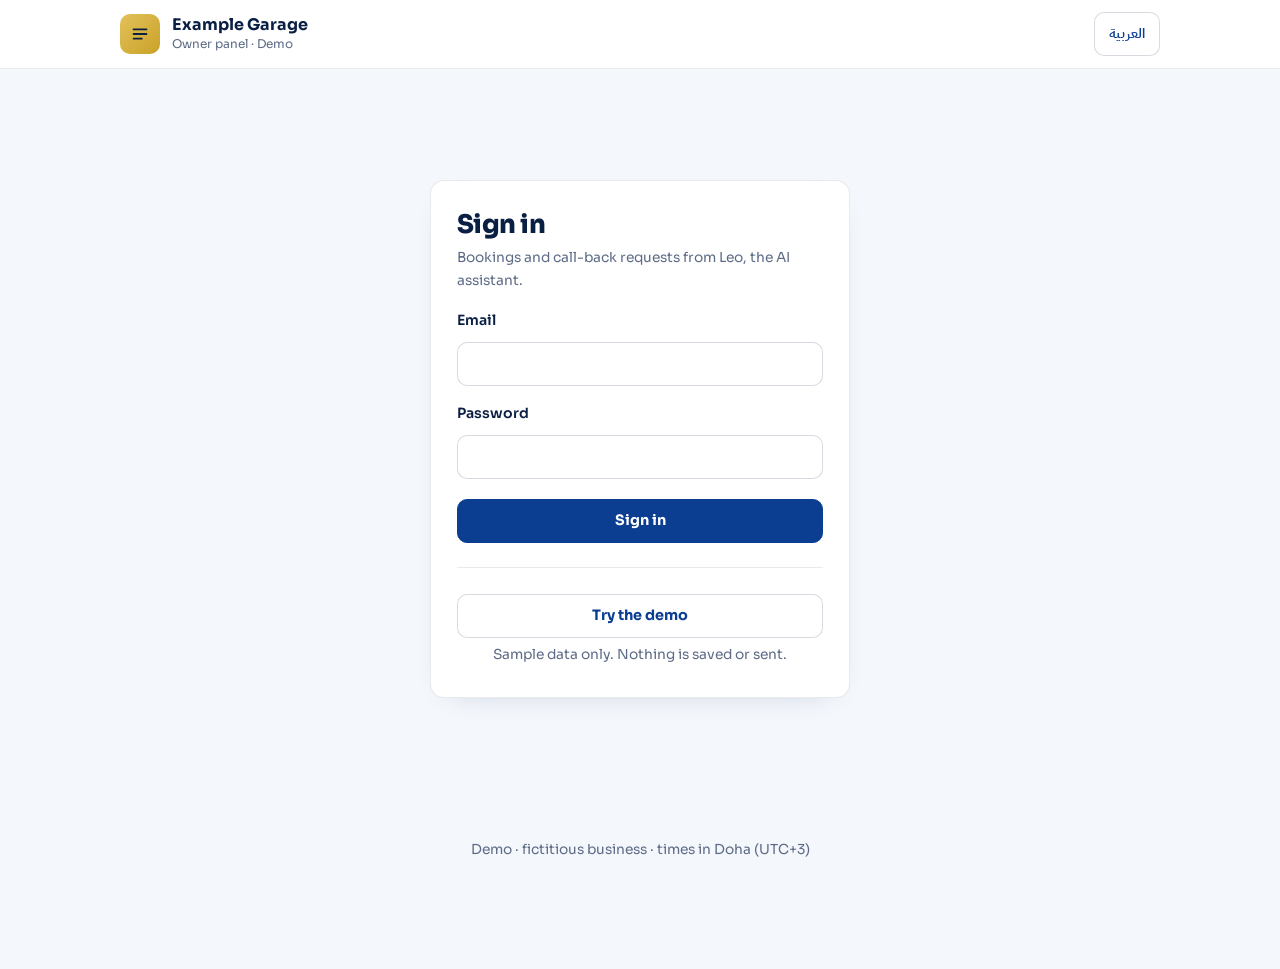
==== web-taller/panel/index.html @ 1a5456d2 "feat: owner panel with in-memory demo mode (?demo=1) - Brings web-taller/panel to main (same panel a" ====
<!DOCTYPE html>
<html lang="en" dir="ltr">
<head>
<meta charset="UTF-8">
<meta name="viewport" content="width=device-width, initial-scale=1">
<title>Owner panel · Example Garage (demo)</title>
<meta name="robots" content="noindex, nofollow">
<meta name="theme-color" content="#ffffff">
<link rel="icon" href="data:image/svg+xml,%3Csvg xmlns='http://www.w3.org/2000/svg' viewBox='0 0 32 32'%3E%3Crect width='32' height='32' rx='7' fill='%230b3d91'/%3E%3Cpath d='M9 11h14M9 16h14M9 21h9' stroke='%23e2c15a' stroke-width='2.4' stroke-linecap='round'/%3E%3C/svg%3E">
<script>
(function(){try{var l=localStorage.getItem("lang");if(l==="ar"){document.documentElement.lang="ar";document.documentElement.dir="rtl";}}catch(e){}})();
</script>
<link rel="preload" as="font" type="font/woff2" href="../assets/fonts/sora-var-latin.woff2" crossorigin>
<link rel="stylesheet" href="../assets/css/style.css?v=21">
<link rel="stylesheet" href="panel.css?v=5">
</head>
<body class="panel">

<!-- Modo demo (?demo=1): datos ficticios en memoria, sin Supabase. -->
<p class="p-demo-banner" id="demoBanner" role="status" hidden><span data-t="demoBanner">DEMO · sample data, nothing is saved or sent</span></p>

<header class="p-top">
  <div class="p-wrap p-top__in">
    <div class="p-brand">
      <span class="p-mark" aria-hidden="true">
        <svg viewBox="0 0 24 24" fill="none" stroke="currentColor" stroke-width="2" stroke-linecap="round"><path d="M5 7h14M5 12h14M5 17h9"/></svg>
      </span>
      <span><b>Example Garage</b><small data-t="brandSub">Owner panel · Demo</small></span>
    </div>
    <div class="p-top__act">
      <button class="lang-btn" type="button" id="langBtn" lang="ar"><span>العربية</span></button>
      <button class="p-btn p-btn--ghost" type="button" id="logoutBtn" hidden data-t="logout">Sign out</button>
    </div>
  </div>
</header>

<main class="p-wrap" id="main">

  <!-- Login: Supabase Auth. Sin sesión válida la base de datos no devuelve
       ni una fila (RLS), da igual lo que se toque en este HTML. -->
  <section class="p-login" id="loginView" hidden>
    <form class="p-card p-login__card" id="loginForm" novalidate>
      <h1 data-t="loginTitle">Sign in</h1>
      <p class="p-muted" data-t="loginLead">Bookings and call-back requests from Leo, the AI assistant.</p>
      <label for="email" data-t="email">Email</label>
      <input id="email" type="email" autocomplete="username" required>
      <label for="password" data-t="password">Password</label>
      <input id="password" type="password" autocomplete="current-password" required>
      <p class="p-err" id="loginErr" role="alert" hidden></p>
      <button class="p-btn" type="submit" id="loginBtn" data-t="signIn">Sign in</button>
      <div class="p-login__demo">
        <a class="p-btn p-btn--ghost" href="?demo=1" data-t="tryDemo">Try the demo</a>
        <p class="p-muted" data-t="demoHint">Sample data only. Nothing is saved or sent.</p>
      </div>
    </form>
  </section>

  <section id="appView" hidden>
    <div class="p-head">
      <div role="tablist" class="p-tabs" data-t-attr="aria-label:tabsAria" aria-label="Panel sections">
        <button role="tab" type="button" id="tabBookings" aria-selected="true" aria-controls="bookingsPane"><span data-t="tabBookings">Bookings</span> <span class="p-count" id="countBookings"></span></button>
        <button role="tab" type="button" id="tabLeads" aria-selected="false" aria-controls="leadsPane"><span data-t="tabLeads">Leads without booking</span> <span class="p-count" id="countLeads"></span></button>
      </div>
      <div class="p-sync">
        <span class="p-muted" id="updatedAt" aria-live="polite"></span>
        <button class="p-btn p-btn--ghost p-btn--sm" type="button" id="refreshBtn" data-t="refresh">Refresh</button>
      </div>
    </div>

    <div role="tabpanel" id="bookingsPane" aria-labelledby="tabBookings">
      <div class="p-filters">
        <label><span data-t="fDay">Day</span>
          <select id="fRange">
            <option value="upcoming" data-t="fUpcoming">Upcoming</option>
            <option value="day" data-t="fOneDay">One day</option>
            <option value="all" data-t="fAll">All</option>
          </select>
        </label>
        <label id="fDayWrap" hidden><span class="sr-only" data-t="fDate">Date</span><input type="date" id="fDate"></label>
        <label><span data-t="fStatus">Status</span>
          <select id="fStatus">
            <option value="" data-t="sAll">All</option>
            <option value="confirmed" data-t="s_confirmed">Confirmed</option>
            <option value="done" data-t="s_done">Attended</option>
            <option value="cancelled" data-t="s_cancelled">Cancelled</option>
          </select>
        </label>
        <button class="p-btn p-btn--ghost p-btn--sm" type="button" id="exportBtn" data-t="export">Export CSV</button>
      </div>
      <p class="p-err" id="bookingsErr" role="alert" hidden></p>
      <ul class="p-list" id="bookingsList"></ul>
      <p class="p-empty p-muted" id="bookingsEmpty" hidden data-t="emptyBookings">No bookings for these filters.</p>
    </div>

    <div role="tabpanel" id="leadsPane" aria-labelledby="tabLeads" hidden>
      <div class="p-filters">
        <label><span data-t="fStatus">Status</span>
          <select id="fLeadStatus">
            <option value="" data-t="sAll">All</option>
            <option value="new" data-t="l_new">New</option>
            <option value="contacted" data-t="l_contacted">Contacted</option>
            <option value="closed" data-t="l_closed">Closed</option>
          </select>
        </label>
      </div>
      <p class="p-err" id="leadsErr" role="alert" hidden></p>
      <ul class="p-list" id="leadsList"></ul>
      <p class="p-empty p-muted" id="leadsEmpty" hidden data-t="emptyLeads">No leads for this filter.</p>
    </div>
  </section>

  <p class="p-muted p-foot" data-t="foot">Demo · fictitious business · times in Doha (UTC+3)</p>
</main>

<!-- supabase-js lo carga panel.js solo en modo real: en demo no se descarga. -->
<script defer src="panel.js?v=3"></script>
</body>
</html>
---- web-taller/assets/css/style.css ----
/* =========================================================================
   Taller · tema claro: fondo blanco, azul real y dorado.
   Mismo HTML que la versión oscura; solo cambia la paleta.

   --p   #0b3d91 azul: botones, bordes, acentos   → 10.9:1 sobre blanco
   --p2  #1d5bd1 azul vivo: texto de acento/hover → 6.3:1 sobre blanco
   --gold #c9a227 dorado: decoración, filos, insignias (NO texto sobre blanco)
   --gold-deep #8a6a12: dorado para texto sobre blanco → 5.3:1
   --text #0a1f44 · --soft #3a4a68 · --muted #5d6b86 (5.4:1)
   ========================================================================= */

/* Sora es una fuente variable: un solo eje 400-800, dos ficheros que son
   subsets por unicode-range (latin y latin-ext), no copias por peso.
   Auto-hospedada: cero peticiones a Google Fonts en la ruta crítica. */
@font-face{font-family:'Sora';font-style:normal;font-weight:400 800;font-display:swap;src:url(../fonts/sora-var-latin.woff2) format('woff2');unicode-range:U+0000-00FF,U+0131,U+0152-0153,U+02BB-02BC,U+02C6,U+02DA,U+02DC,U+0304,U+0308,U+0329,U+2000-206F,U+20AC,U+2122,U+2191,U+2193,U+2212,U+2215,U+FEFF,U+FFFD}
@font-face{font-family:'Sora';font-style:normal;font-weight:400 800;font-display:swap;src:url(../fonts/sora-var-latin-ext.woff2) format('woff2');unicode-range:U+0100-02BA,U+02BD-02C5,U+02C7-02CC,U+02CE-02D7,U+02DD-02FF,U+0304,U+0308,U+0329,U+1D00-1DBF,U+1E00-1E9F,U+1EF2-1EFF,U+2020,U+20A0-20AB,U+20AD-20C0,U+2113,U+2C60-2C7F,U+A720-A7FF}
/* IBM Plex Sans Arabic (OFL), subset árabe. Por unicode-range solo se
   descarga cuando hay texto árabe en pantalla: en inglés no cuesta nada. */
@font-face{font-family:'IBM Plex Sans Arabic';font-style:normal;font-weight:400;font-display:swap;src:url(../fonts/plex-arabic-400.woff2) format('woff2');unicode-range:U+0600-06FF,U+0750-077F,U+0870-088E,U+0890-0891,U+0897-08E1,U+08E3-08FF,U+200C-200E,U+2010-2011,U+204F,U+2E41,U+FB50-FDFF,U+FE70-FE74,U+FE76-FEFC}
@font-face{font-family:'IBM Plex Sans Arabic';font-style:normal;font-weight:600;font-display:swap;src:url(../fonts/plex-arabic-600.woff2) format('woff2');unicode-range:U+0600-06FF,U+0750-077F,U+0870-088E,U+0890-0891,U+0897-08E1,U+08E3-08FF,U+200C-200E,U+2010-2011,U+204F,U+2E41,U+FB50-FDFF,U+FE70-FE74,U+FE76-FEFC}
@font-face{font-family:'IBM Plex Sans Arabic';font-style:normal;font-weight:700 800;font-display:swap;src:url(../fonts/plex-arabic-700.woff2) format('woff2');unicode-range:U+0600-06FF,U+0750-077F,U+0870-088E,U+0890-0891,U+0897-08E1,U+08E3-08FF,U+200C-200E,U+2010-2011,U+204F,U+2E41,U+FB50-FDFF,U+FE70-FE74,U+FE76-FEFC}

:root{
  --bg:#ffffff;
  --bg2:#f4f7fc;
  --card:#ffffff;
  --card2:#eef3fb;

  --text:#0a1f44;
  --soft:#3a4a68;
  --muted:#5d6b86;

  --p:#0b3d91;
  --p2:#1d5bd1;
  --p-deep:#082a66;
  --p-chip:rgba(11,61,145,.08);
  --ink:#ffffff;

  --gold:#c9a227;
  --gold2:#e2c15a;
  --gold-deep:#8a6a12;

  --g:#0a7a5a;
  --g-bg:#e8f7f1;
  --g-soft:#2b6b58;

  --line:rgba(10,31,68,.09);
  --line2:rgba(10,31,68,.16);
  --border:rgba(11,61,145,.22);

  --display:'Sora','IBM Plex Sans Arabic',system-ui,-apple-system,'Segoe UI',sans-serif;
  --body:'Sora','IBM Plex Sans Arabic',system-ui,-apple-system,'Segoe UI',sans-serif;
  --maxw:1240px;
  --nav-h:84px;
}

*{margin:0;padding:0;box-sizing:border-box}
html{scroll-behavior:smooth;scroll-padding-top:calc(var(--nav-h) + 14px);-webkit-text-size-adjust:100%}
body{background:var(--bg);color:var(--soft);font-family:var(--body);font-size:16px;line-height:1.65;overflow-x:hidden;-webkit-font-smoothing:antialiased}
::selection{background:var(--p);color:var(--ink)}
a{color:inherit;text-decoration:none}
img{max-width:100%;display:block}
button,input{font:inherit;color:inherit}
h1,h2,h3,h4{font-family:var(--display);color:var(--text)}
h1,h2{font-weight:800;line-height:1.03;letter-spacing:-.022em}
h3,h4{font-weight:700;line-height:1.2;letter-spacing:-.014em}

.wrap{max-width:var(--maxw);margin:0 auto;padding:0 32px}
.sr-only{position:absolute;width:1px;height:1px;padding:0;margin:-1px;overflow:hidden;clip:rect(0 0 0 0);white-space:nowrap;border:0}

/* Foco visible y consistente en todo lo interactivo. */
a:focus-visible,button:focus-visible,input:focus-visible{outline:2px solid var(--p2);outline-offset:3px;border-radius:4px}

.skip{position:absolute;inset-inline-start:14px;top:-60px;z-index:1000;background:var(--p);color:var(--ink);font-weight:700;padding:11px 18px;border-radius:8px;transition:top .2s}
.skip:focus{top:14px}

.eyebrow{font-family:var(--display);font-weight:700;text-transform:uppercase;letter-spacing:.22em;font-size:.74rem;color:var(--p2);display:inline-flex;align-items:center;gap:.8em}
.eyebrow::before{content:"";width:32px;height:1px;background:var(--p);display:inline-block}

.btn{display:inline-flex;align-items:center;justify-content:center;gap:9px;font-family:var(--display);font-weight:700;letter-spacing:.01em;font-size:.95rem;padding:14px 26px;border-radius:9px;border:1.5px solid var(--p);background:var(--p);color:var(--ink);cursor:pointer;transition:transform .2s,box-shadow .3s,background-color .3s}
.btn:hover{transform:translateY(-2px);background:var(--p2);border-color:var(--p2);box-shadow:0 12px 30px -12px rgba(11,61,145,.55)}
.btn svg{width:18px;height:18px}
.btn.ghost{background:transparent;color:var(--p2);border-color:var(--border)}
.btn.ghost:hover{background:var(--p-chip);color:var(--p2);border-color:var(--p);box-shadow:none}
.btn.block{width:100%}

/* ---------- NAV ---------- */
header.nav{position:fixed;top:0;left:0;right:0;z-index:900;transition:background-color .35s,backdrop-filter .35s}
header.nav::after{content:"";position:absolute;inset:0;border-bottom:1px solid transparent;transition:border-color .35s;pointer-events:none}
header.nav.scrolled{background:rgba(255,255,255,.9);backdrop-filter:blur(14px)}
header.nav.scrolled::after{border-bottom-color:var(--line)}
.nav-inner{display:flex;align-items:center;justify-content:space-between;height:var(--nav-h);gap:20px}
.nav-logo{display:flex;align-items:center;gap:13px}
.nav-logo .mark{width:46px;height:46px;border-radius:11px;background:linear-gradient(135deg,var(--p),#06296b);display:grid;place-items:center;flex-shrink:0;box-shadow:0 8px 22px -9px rgba(11,61,145,.65)}
.nav-logo .mark svg{width:25px;height:25px;color:var(--ink)}
.nav-logo .txt b{font-family:var(--display);font-weight:800;font-size:1.1rem;letter-spacing:-.01em;line-height:1;display:block;color:var(--text)}
.nav-logo .txt small{font-family:var(--display);font-weight:600;letter-spacing:.16em;font-size:.6rem;color:var(--muted);text-transform:uppercase;line-height:1.3;display:block;margin-top:4px}
.nav-links{display:flex;align-items:center;gap:26px}
.nav-links a{font-size:.85rem;font-weight:500;color:var(--muted);position:relative;transition:color .25s}
.nav-links a::after{content:"";position:absolute;inset-inline-start:0;bottom:-6px;width:0;height:1.5px;background:var(--p);transition:width .3s}
.nav-links a:hover,.nav-links a.active{color:var(--text)}
.nav-links a:hover::after,.nav-links a.active::after{width:100%}
.nav-cta{display:flex;align-items:center;gap:14px}
.burger{display:none;width:44px;height:44px;place-items:center;border:1px solid var(--line2);border-radius:10px;background:transparent;color:var(--text);cursor:pointer}
.burger svg{width:22px;height:22px}
.mobile-menu{position:fixed;inset:0;background:rgba(255,255,255,.98);backdrop-filter:blur(10px);z-index:899;display:flex;flex-direction:column;justify-content:center;align-items:center;gap:22px;opacity:0;pointer-events:none;transition:opacity .3s}
.mobile-menu.open{opacity:1;pointer-events:auto}
.mobile-menu a{font-family:var(--display);font-weight:700;font-size:1.6rem;color:var(--text);letter-spacing:-.01em}
.mobile-menu a:hover{color:var(--p2)}

/* ---------- HERO ---------- */
.hero{position:relative;min-height:100vh;display:flex;align-items:flex-end;padding-bottom:54px;overflow:hidden}
.hero-bg{position:absolute;inset:0;z-index:0}
.hero-bg .grad{position:absolute;inset:0;background:
  radial-gradient(1100px 600px at 78% 18%,rgba(11,61,145,.20),transparent 60%),
  radial-gradient(900px 700px at 12% 88%,rgba(11,61,145,.07),transparent 62%),
  linear-gradient(180deg,rgba(12,12,15,.25) 0%,rgba(10,10,12,.14) 48%,rgba(6,6,8,.86) 100%)}
.hero-bg .grid{position:absolute;inset:0;background-image:linear-gradient(var(--line) 1px,transparent 1px),linear-gradient(90deg,var(--line) 1px,transparent 1px);background-size:64px 64px;-webkit-mask-image:radial-gradient(ellipse 80% 70% at 50% 40%,#000 30%,transparent 78%);mask-image:radial-gradient(ellipse 80% 70% at 50% 40%,#000 30%,transparent 78%);opacity:.55}
.hero-bg .art{position:absolute;inset-inline-end:-4%;top:16%;width:min(60vw,760px);color:var(--p);opacity:.13;pointer-events:none}
.hero-bg .art svg{width:100%;height:auto;display:block}
.hero-content{position:relative;z-index:4;width:100%;padding-top:150px}
.hero h1{font-size:clamp(2.3rem,5.6vw,4.5rem);margin-top:20px}
.hero h1 .accent{display:block;color:var(--p2)}
.hero-rot{font-family:var(--display);font-weight:600;font-size:clamp(1rem,2.6vw,1.6rem);color:var(--muted);margin-top:22px;display:flex;align-items:baseline;gap:.5em;flex-wrap:wrap}
.hero-rot .rot{color:var(--text);min-width:11ch;display:inline-block}
.hero-rot .rot b{font-weight:800;color:var(--p2);display:inline-block;transition:opacity .4s,transform .4s}
.hero-rot .rot b.out{opacity:0;transform:translateY(10px)}
.hero-desc{max-width:580px;color:var(--soft);font-size:1.02rem;margin-top:24px}
.hero-desc strong{color:var(--text);font-weight:700}
.hero-actions{display:flex;align-items:center;gap:14px;margin-top:32px;flex-wrap:wrap}
.hero-stats{display:grid;grid-template-columns:repeat(4,1fr);gap:1px;margin-top:58px;border:1px solid var(--line);border-radius:12px;overflow:hidden;background:var(--line)}
.stat{background:rgba(255,255,255,.85);padding:24px 22px}
.stat .v{font-family:var(--display);font-weight:800;font-size:clamp(1.6rem,3.4vw,2.4rem);line-height:1;color:var(--text);letter-spacing:-.02em}
.stat .v .u{color:var(--p2)}
.stat .l{font-size:.78rem;color:var(--muted);margin-top:9px}

/* ---------- MARQUEE ---------- */
.marquee-wrap{background:var(--bg2);border-top:1px solid var(--line);border-bottom:1px solid var(--line);padding:14px 0;overflow:hidden;position:relative;z-index:2}
.marquee-track{direction:ltr;display:flex;width:max-content;animation:marquee 34s linear infinite}
.marquee-item{display:inline-flex;align-items:center;gap:9px;padding:0 30px;font-family:var(--display);font-weight:600;letter-spacing:.02em;font-size:.86rem;color:var(--muted);white-space:nowrap}
.marquee-item b{color:var(--p2);font-weight:800}
.marquee-item .dot{width:5px;height:5px;border-radius:50%;background:var(--border)}
@keyframes marquee{from{transform:translateX(0)}to{transform:translateX(-50%)}}

/* ---------- SECCIONES ---------- */
section{position:relative}
section[id]{scroll-margin-top:var(--nav-h)}
.sec{padding:120px 0;position:relative;overflow-x:clip}
.sec--alt{background:var(--bg2);border-top:1px solid var(--line);border-bottom:1px solid var(--line)}
.sec-head{margin-bottom:58px;max-width:760px}
.sec-head h2{font-size:clamp(2.1rem,5.2vw,3.8rem);margin-top:18px}
.sec-head p{color:var(--muted);margin-top:18px;font-size:1.03rem;max-width:640px}
.sec-head--center{margin:0 auto 52px;text-align:center}
.sec-head--center .eyebrow{justify-content:center}
.bignum{top:24px;position:absolute;font-family:var(--display);font-weight:800;font-size:clamp(7rem,16vw,18rem);color:#0b3d91;opacity:.05;line-height:.8;pointer-events:none;z-index:0;letter-spacing:-.04em}

/* ---------- EL TALLER ---------- */
.about-grid{display:grid;grid-template-columns:1.05fr .95fr;gap:68px;align-items:center;position:relative;z-index:2}
.about-copy p{color:var(--soft);font-size:1.05rem;margin-top:20px}
.about-copy p strong{color:var(--text);font-weight:700}
.about-media{position:relative}
.framed{position:relative;border:1px solid var(--border);border-radius:14px;padding:14px;background:linear-gradient(180deg,rgba(11,61,145,.05),transparent);overflow:hidden}
.framed::before{content:"";position:absolute;top:-1px;left:-1px;width:46px;height:46px;border-top:2px solid var(--p);border-left:2px solid var(--p);border-top-left-radius:14px}
.framed::after{content:"";position:absolute;bottom:-1px;right:-1px;width:46px;height:46px;border-bottom:2px solid var(--p);border-right:2px solid var(--p);border-bottom-right-radius:14px}
.taller-panel{border-radius:8px;height:420px;background:radial-gradient(700px 400px at 30% 20%,rgba(11,61,145,.15),transparent 60%),linear-gradient(160deg,#17161a,#0c0c10);display:grid;place-items:center;position:relative;overflow:hidden}
.taller-panel .pgrid{position:absolute;inset:0;background-image:linear-gradient(var(--line) 1px,transparent 1px),linear-gradient(90deg,var(--line) 1px,transparent 1px);background-size:44px 44px;opacity:.5}
.taller-panel .car{position:relative;width:78%;color:var(--p2);filter:drop-shadow(0 18px 40px rgba(11,61,145,.24))}
.tag-badge{position:absolute;inset-inline-start:-20px;bottom:-20px;background:var(--p);color:var(--ink);font-family:var(--display);font-weight:800;font-size:1.15rem;padding:14px 22px;border-radius:10px;box-shadow:0 18px 40px -18px rgba(11,61,145,.8);letter-spacing:.02em}
.tag-badge span{display:block;font-size:.62rem;font-weight:700;letter-spacing:.18em;opacity:.75;text-transform:uppercase}

/* ---------- SERVICIOS ---------- */
.svc-grid{display:grid;grid-template-columns:repeat(3,1fr);gap:22px}
.svc-card{position:relative;display:flex;flex-direction:column;background:var(--card);border:1px solid var(--line);border-radius:16px;overflow:hidden;transition:border-color .35s,transform .35s,box-shadow .35s}
.svc-card:hover{transform:translateY(-6px);border-color:var(--p);box-shadow:0 24px 50px -28px rgba(11,61,145,.45)}
.svc-media{height:180px;position:relative;background:linear-gradient(160deg,#131317,#0c0c10);overflow:hidden}
.svc-media .svc-img{position:absolute;inset:0;width:100%;height:100%;object-fit:cover;transition:transform .7s}
.svc-card:hover .svc-media .svc-img{transform:scale(1.06)}
.svc-media .svc-shade{position:absolute;inset:0;background:linear-gradient(180deg,rgba(10,10,12,.34) 0%,rgba(12,12,16,.56) 55%,rgba(22,22,25,.95) 100%),radial-gradient(360px 180px at 80% 8%,rgba(11,61,145,.22),transparent 60%)}
.svc-badge{position:absolute;inset-inline-start:22px;bottom:-26px;z-index:2;width:68px;height:68px;border-radius:16px;background:var(--bg2);border:1.5px solid var(--border);display:grid;place-items:center;color:var(--p2);box-shadow:0 16px 34px -14px rgba(10,31,68,.28)}
.svc-badge svg{width:34px;height:34px;stroke-width:1.9}
.svc-body{padding:38px 24px 24px;display:flex;flex-direction:column;flex:1}
.svc-body h3{font-size:1.3rem}
.svc-body p{color:var(--muted);font-size:.92rem;margin-top:10px}
.svc-desc{flex:1}
.svc-meta{display:flex;align-items:center;gap:8px;margin-top:14px;font-size:.78rem;color:var(--muted)}
.svc-meta svg{width:15px;height:15px;color:var(--p2);flex-shrink:0}
.svc-foot{margin-top:18px;display:flex;align-items:center;justify-content:space-between;gap:14px;border-top:1px solid var(--line);padding-top:18px}
.svc-price{font-family:var(--display);font-weight:700;font-size:.82rem;color:var(--gold-deep);letter-spacing:.02em}
.svc-cta{display:inline-flex;align-items:center;gap:8px;font-family:var(--display);font-weight:700;letter-spacing:.02em;font-size:.84rem;color:var(--p2);cursor:pointer;background:none;border:0;padding:4px;transition:gap .3s}
.svc-cta svg{width:15px;height:15px}
.svc-card:hover .svc-cta{gap:12px}

/* ---------- PROCESO ---------- */
.proc-grid{display:grid;grid-template-columns:repeat(4,1fr);gap:20px}
.proc-c{position:relative;padding:32px 24px 28px;border:1px solid var(--line);border-radius:14px;background:var(--card);transition:border-color .35s,transform .35s}
.proc-c:hover{border-color:var(--border);transform:translateY(-5px)}
.proc-c .n{position:absolute;top:18px;inset-inline-end:20px;font-family:var(--display);font-weight:800;font-size:2rem;color:#0b3d91;opacity:.09;line-height:1}
.proc-c .ic{width:52px;height:52px;border-radius:14px;background:var(--p-chip);border:1px solid var(--border);display:grid;place-items:center;color:var(--p2);margin-bottom:18px}
.proc-c .ic svg{width:25px;height:25px}
.proc-c h3{font-size:1.16rem}
.proc-c p{color:var(--muted);font-size:.9rem;margin-top:10px}

/* ---------- POR QUÉ ---------- */
.why-grid{display:grid;grid-template-columns:repeat(4,1fr);gap:20px;margin-bottom:60px}
.why-c{padding:28px 24px;border:1px solid var(--line);border-radius:14px;background:var(--card);transition:border-color .35s,transform .35s}
.why-c:hover{border-color:var(--border);transform:translateY(-5px)}
.why-c .ic{width:50px;height:50px;border-radius:13px;background:var(--p-chip);border:1px solid var(--border);display:grid;place-items:center;color:var(--p2);margin-bottom:16px}
.why-c .ic svg{width:25px;height:25px}
.why-c h3{font-size:1.1rem}
.why-c p{color:var(--muted);font-size:.9rem;margin-top:10px}
.nos-grid{display:grid;grid-template-columns:1fr 1fr;gap:68px;align-items:center}
.nos-copy p{color:var(--soft);font-size:1.05rem;margin-top:18px}
.nos-copy p strong{color:var(--text);font-weight:700}
.check-list{border:1px solid var(--border);border-radius:14px;background:linear-gradient(180deg,rgba(11,61,145,.04),transparent);overflow:hidden}
.check-row{display:flex;align-items:center;gap:18px;padding:20px 22px;border-bottom:1px solid var(--line)}
.check-row:last-child{border-bottom:0}
.check-row .ic{width:44px;height:44px;border-radius:12px;background:var(--p-chip);border:1px solid var(--border);display:grid;place-items:center;color:var(--p2);flex-shrink:0}
.check-row .ic svg{width:21px;height:21px}
.check-row b{font-family:var(--display);font-weight:700;font-size:1rem;color:var(--text);display:block;letter-spacing:-.01em}
.check-row span{color:var(--muted);font-size:.87rem}

/* ---------- ÁREAS ---------- */
.areas-grid{display:grid;grid-template-columns:repeat(3,1fr);gap:22px}
.area-c{padding:36px 28px;border:1px solid var(--line);border-radius:16px;background:var(--card);transition:border-color .35s,transform .35s,box-shadow .35s}
.area-c:hover{border-color:var(--p);transform:translateY(-6px);box-shadow:0 24px 50px -28px rgba(11,61,145,.45)}
.area-c .ic{width:58px;height:58px;border-radius:16px;background:var(--p-chip);border:1px solid var(--border);display:grid;place-items:center;color:var(--p2);margin-bottom:20px}
.area-c .ic svg{width:30px;height:30px}
.area-c h3{font-size:1.35rem}
.area-c p{color:var(--muted);font-size:.93rem;margin-top:12px}
.area-c ul{list-style:none;margin-top:18px;display:grid;gap:9px}
.area-c li{display:flex;align-items:flex-start;gap:11px;font-size:.87rem;color:var(--soft)}
.area-c li svg{width:16px;height:16px;color:var(--p2);flex-shrink:0;margin-top:4px}

/* ---------- FAQ ---------- */
.faq{max-width:840px;margin:0 auto}
.faq-item{border:1px solid var(--line);border-radius:14px;margin-bottom:12px;background:var(--card);overflow:hidden}
.faq-q{width:100%;display:flex;justify-content:space-between;align-items:center;gap:16px;padding:20px 24px;cursor:pointer;font-family:var(--display);font-weight:700;font-size:1.06rem;color:var(--text);text-align:start;background:none;border:0;letter-spacing:-.01em}
.faq-q .pl{color:var(--p2);font-size:1.45rem;transition:transform .25s;flex-shrink:0;line-height:1}
.faq-item.open .pl{transform:rotate(45deg)}
.faq-a{display:grid;grid-template-rows:0fr;transition:grid-template-rows .3s ease}
.faq-item.open .faq-a{grid-template-rows:1fr}
.faq-a>div{overflow:hidden}
.faq-a p{color:var(--muted);font-size:.97rem;padding:0 24px 22px}

/* ---------- CONTACTO ---------- */
.contacto{background:linear-gradient(180deg,var(--bg) 0%,#e6eefb 100%);border-top:1px solid var(--line)}
.contact-grid{display:grid;grid-template-columns:1.1fr .9fr;gap:68px;align-items:start}
.contact-info{display:grid;grid-template-columns:1fr 1fr;gap:28px 40px;margin-top:36px}
.cinfo .k{font-family:var(--display);font-weight:700;text-transform:uppercase;letter-spacing:.14em;font-size:.68rem;color:var(--p2);margin-bottom:8px}
.cinfo .val{color:var(--text);font-size:1rem;line-height:1.5}
.cinfo .val small{font-size:.78rem;color:var(--muted)}
.contact-cta{background:var(--card);border:1px solid var(--border);border-radius:16px;padding:38px 34px}
.contact-cta h3{font-size:1.8rem}
.contact-cta p{color:var(--muted);margin:14px 0 26px;font-size:.97rem}
.contact-cta .btn{margin-bottom:12px}
.contact-cta .demo-note{display:flex;align-items:center;gap:10px;justify-content:center;background:var(--p-chip);border:1px solid var(--border);border-radius:9px;padding:12px;color:var(--p);font-family:var(--display);font-weight:700;font-size:.85rem;margin:4px 0 0}
.contact-cta .demo-note svg{width:20px;height:20px;flex-shrink:0}
footer.foot{border-top:1px solid var(--line);padding:32px 0;background:#e6eefb}
.foot-inner{display:flex;align-items:center;justify-content:space-between;flex-wrap:wrap;gap:18px;color:var(--muted);font-size:.83rem}
.foot-wm a{color:var(--p2);border-bottom:1px solid var(--border)}

/* ---------- REVEAL ---------- */
.reveal{opacity:0;transform:translateY(30px)}
.reveal.is-in{opacity:1;transform:none;transition:opacity .8s cubic-bezier(.16,1,.3,1),transform .8s cubic-bezier(.16,1,.3,1)}

/* =========================================================================
   LEO — asistente del taller
   ========================================================================= */
.leo-btn{position:fixed;inset-inline-end:24px;bottom:24px;z-index:950;width:62px;height:62px;border-radius:50%;background:var(--p);border:0;cursor:pointer;display:grid;place-items:center;box-shadow:0 16px 40px -12px rgba(11,61,145,.7);transition:transform .3s,background-color .3s}
.leo-btn:hover{transform:scale(1.07);background:var(--p2)}
.leo-btn svg{width:29px;height:29px;color:var(--ink);position:relative;z-index:1}
.leo-btn .pulse{position:absolute;inset:0;border-radius:50%;border:2px solid var(--p);opacity:0;pointer-events:none;animation:pulse 2.8s ease-out infinite}
@keyframes pulse{0%{transform:scale(1);opacity:.55}70%{opacity:.08}100%{transform:scale(1.9);opacity:0}}

.leo-panel{
  position:fixed;inset-inline-end:24px;bottom:24px;z-index:960;width:390px;max-width:calc(100vw - 28px);
  height:600px;max-height:calc(100vh - 40px);background:var(--bg2);border:1px solid var(--border);
  border-radius:18px;display:flex;flex-direction:column;overflow:hidden;
  box-shadow:0 40px 90px -34px rgba(10,31,68,.35);
  opacity:0;transform:translateY(26px) scale(.97);pointer-events:none;
  transition:opacity .3s,transform .3s cubic-bezier(.16,1,.3,1);
}
.leo-panel.open{opacity:1;transform:none;pointer-events:auto}
.leo-head{display:flex;align-items:center;gap:13px;padding:16px 18px;background:var(--card);border-bottom:1px solid var(--line)}
.leo-head__av{width:44px;height:44px;border-radius:13px;background:linear-gradient(135deg,var(--p),#06296b);display:grid;place-items:center;flex-shrink:0}
.leo-head__av svg{width:23px;height:23px;color:var(--ink)}
.leo-head b{font-family:var(--display);font-weight:700;font-size:1.04rem;color:var(--text);display:block;line-height:1.2}
.leo-head small{display:flex;align-items:center;gap:7px;color:var(--muted);font-size:.77rem;margin-top:3px}
.leo-head .dot{width:8px;height:8px;border-radius:50%;background:var(--g);display:inline-block;flex-shrink:0}
.leo-head__close{margin-inline-start:auto;width:34px;height:34px;border-radius:10px;border:1px solid var(--line2);background:transparent;color:var(--muted);cursor:pointer;display:grid;place-items:center;transition:color .2s,border-color .2s}
.leo-head__close:hover{color:var(--text);border-color:var(--p)}
.leo-head__close svg{width:16px;height:16px}
.leo-body{flex:1;overflow-y:auto;padding:18px;display:flex;flex-direction:column;gap:12px;scrollbar-width:thin;scrollbar-color:var(--line2) transparent}
.leo-body::-webkit-scrollbar{width:6px}
.leo-body::-webkit-scrollbar-thumb{background:var(--line2);border-radius:3px}
.leo-msg{max-width:85%;padding:12px 15px;border-radius:16px;font-size:.92rem;line-height:1.5;white-space:pre-wrap;word-wrap:break-word;animation:msgin .32s ease}
@keyframes msgin{from{opacity:0;transform:translateY(8px)}to{opacity:1;transform:none}}
.leo-msg.bot{align-self:flex-start;background:var(--card);border:1px solid var(--line);color:var(--soft);border-end-start-radius:5px}
.leo-msg.user{align-self:flex-end;background:var(--p);color:var(--ink);font-weight:600;border-end-end-radius:5px}
.leo-typing{align-self:flex-start;display:flex;gap:5px;padding:14px 16px;background:var(--card);border:1px solid var(--line);border-radius:16px;border-end-start-radius:5px}
.leo-typing span{width:7px;height:7px;border-radius:50%;background:var(--muted);animation:typing 1.2s infinite}
.leo-typing span:nth-child(2){animation-delay:.2s}
.leo-typing span:nth-child(3){animation-delay:.4s}
@keyframes typing{0%,60%,100%{opacity:.3;transform:translateY(0)}30%{opacity:1;transform:translateY(-4px)}}
.leo-quick{display:flex;flex-wrap:wrap;gap:8px;padding:0 18px 12px}
.leo-quick:empty{padding:0}
.leo-quick button{font-family:var(--body);font-size:.81rem;font-weight:500;border:1px solid var(--border);background:var(--p-chip);color:var(--p2);border-radius:100px;padding:8px 14px;cursor:pointer;transition:background-color .22s,transform .18s,border-color .22s}
.leo-quick button:hover{background:rgba(11,61,145,.18);border-color:var(--p);transform:translateY(-2px)}
.leo-foot{display:flex;gap:9px;padding:13px 16px;border-top:1px solid var(--line);background:var(--card)}
.leo-foot input{flex:1;min-width:0;background:var(--bg);border:1px solid var(--line2);border-radius:12px;padding:12px 14px;font-size:.92rem;color:var(--text);outline:none;transition:border-color .22s}
.leo-foot input::placeholder{color:var(--muted)}
.leo-foot input:focus{border-color:var(--p)}
.leo-foot input:disabled{background:var(--bg2);color:var(--muted)}
.leo-foot button{width:46px;flex-shrink:0;border:0;border-radius:12px;background:var(--p);cursor:pointer;display:grid;place-items:center;transition:background-color .22s,opacity .2s}
.leo-foot button:hover:not(:disabled){background:var(--p2)}
.leo-foot button:disabled{opacity:.4;cursor:default}
.leo-foot button svg{width:19px;height:19px;color:var(--ink)}
.leo-note{text-align:center;padding:8px 14px;font-size:.68rem;color:var(--muted);background:var(--card);border-top:1px solid var(--line)}

/* ---------- Calendario y huecos del chat ---------- */
#leo-widget{align-self:stretch;flex-shrink:0;background:var(--card);border:1px solid var(--line2);border-radius:16px;padding:14px;animation:msgin .32s ease}
.leo-cal__nav{display:flex;align-items:center;gap:8px;margin-bottom:10px}
.leo-cal__mes{flex:1;text-align:center;font-family:var(--body);font-weight:700;font-size:.92rem;color:var(--text)}
.leo-cal__btn{width:32px;height:32px;flex-shrink:0;display:grid;place-items:center;border:1px solid var(--line2);border-radius:10px;background:var(--bg);color:var(--text);font-size:1.15rem;line-height:1;cursor:pointer;transition:border-color .2s,background-color .2s,color .2s}
.leo-cal__btn:hover:not(:disabled){border-color:var(--p);background:var(--p-chip);color:var(--p2)}
.leo-cal__btn:disabled{opacity:.3;cursor:not-allowed}
.leo-cal__grid{display:grid;grid-template-columns:repeat(7,minmax(0,1fr));gap:4px}
.leo-cal__wd{text-align:center;font-size:.66rem;font-weight:600;letter-spacing:.04em;text-transform:uppercase;color:var(--muted);padding-bottom:5px}
.leo-cal__day{aspect-ratio:1;min-width:0;min-height:28px;display:grid;place-items:center;border:1px solid transparent;border-radius:10px;background:var(--bg);font-family:var(--body);font-size:.8rem;color:var(--text);cursor:pointer;transition:border-color .2s,background-color .2s,color .2s}
.leo-cal__day:hover:not(:disabled){background:var(--p-chip);border-color:var(--p);color:var(--p2)}
.leo-cal__day:disabled{background:transparent;color:#9aa6bd;cursor:not-allowed}
.leo-cal__day.is-empty{background:transparent;border:0;cursor:default}
.leo-cal__day.is-today{border-color:var(--p);font-weight:700}
.leo-cal__nota{margin-top:10px;font-size:.72rem;color:var(--muted)}
.leo-slots{display:grid;grid-template-columns:repeat(4,minmax(0,1fr));gap:6px}
.leo-slots__sep{grid-column:1/-1;margin:6px 0 0;font-size:.7rem;font-weight:700;letter-spacing:.08em;text-transform:uppercase;color:var(--muted)}
.leo-slot{padding:9px 4px;min-width:0;border:1px solid var(--line2);border-radius:10px;background:var(--bg);font-family:var(--body);font-size:.8rem;font-weight:500;color:var(--text);cursor:pointer;transition:border-color .2s,background-color .2s,color .2s}
.leo-slot:hover{border-color:var(--p);background:var(--p-chip);color:var(--p2)}
.leo-back{grid-column:1/-1;margin-top:10px;padding:0;border:0;background:none;font-family:var(--body);font-size:.79rem;color:var(--p2);cursor:pointer;text-decoration:underline;text-underline-offset:3px;justify-self:start;text-align:start}
.leo-back:hover{color:var(--p)}

/* ---------- Aviso simple del chat ---------- */
.leo-ok{align-self:stretch;flex-shrink:0;display:flex;align-items:flex-start;gap:12px;padding:15px 16px;border:1px solid var(--border);border-radius:16px;background:var(--p-chip);animation:msgin .32s ease}
.leo-ok__ic{width:32px;height:32px;flex-shrink:0;border-radius:50%;background:var(--p);color:var(--ink);display:grid;place-items:center}
.leo-ok__ic svg{width:17px;height:17px}
.leo-ok p{margin:2px 0 0;font-weight:600;font-size:.92rem;line-height:1.45;color:var(--p2)}

/* ---------- Tarjeta de cita confirmada ----------
   Aquí el verde manda sobre el dorado de la marca: una confirmación se lee
   en verde en todas partes y tiene que distinguirse de un mensaje más del
   chat. Es el único punto de la web fuera de la paleta negro/gris/dorado.

   Contraste medido sobre el fondo #0c1c19:
     título   #00d4aa → 9.19:1
     datos    #eceef3 → 16.0:1
     etiqueta #86d9c6 → 10.7:1
   El check oscuro sobre el disco #00d4aa es un icono decorativo
   (aria-hidden), no texto: quien transmite el resultado es el título.

   flex-shrink:0 no es decorativo: `.leo-body` es un flex en columna que
   desborda, y con `overflow:hidden` la altura mínima automática de un item
   flex pasa a ser 0. Sin esto la tarjeta se aplasta a la altura del borde. */
.leo-cita{
  align-self:stretch;flex-shrink:0;background:var(--g-bg);border:1px solid var(--g);border-radius:16px;
  overflow:hidden;box-shadow:0 12px 30px -16px rgba(10,122,90,.5);animation:msgin .32s ease;
}
.leo-cita__head{display:flex;align-items:center;gap:12px;padding:15px 17px 13px;border-bottom:1px solid rgba(10,122,90,.24)}
.leo-cita__ic{width:34px;height:34px;flex-shrink:0;border-radius:50%;background:var(--g);color:#ffffff;display:grid;place-items:center}
.leo-cita__ic svg{width:18px;height:18px}
.leo-cita__head b{font-family:var(--display);font-weight:700;font-size:1rem;line-height:1.3;color:var(--g);letter-spacing:-.01em}
.leo-cita__rows{margin:0;padding:4px 17px 14px}
/* flex-wrap y no grid: si el valor no cabe al lado de la etiqueta (nombres
   largos, "viernes, 4 de septiembre de 2026" a 360 px), baja a su propia
   línea en vez de apretarse. */
.leo-cita__row{display:flex;flex-wrap:wrap;align-items:baseline;gap:2px 14px;padding:9px 0;border-bottom:1px solid rgba(10,122,90,.14)}
.leo-cita__row:last-child{border-bottom:0}
.leo-cita__row dt{font-size:.7rem;font-weight:700;letter-spacing:.09em;text-transform:uppercase;color:var(--g-soft);flex-shrink:0}
.leo-cita__row dd{margin:0;margin-inline-start:auto;font-size:.93rem;font-weight:600;line-height:1.4;color:var(--text);text-align:end;word-break:break-word}

/* ---------- RESPONSIVE ---------- */
@media (max-width:1080px){
  .nav-links{display:none}
  .nav-cta .btn{display:none}
  .burger{display:grid}
  .why-grid{grid-template-columns:1fr 1fr}
  .proc-grid{grid-template-columns:1fr 1fr}
}
@media (max-width:900px){
  .wrap{padding:0 22px}
  .sec{padding:84px 0}
  .sec-head{margin-bottom:40px}
  .about-grid,.nos-grid,.contact-grid{grid-template-columns:1fr;gap:46px}
  .about-media{order:-1}
  .taller-panel{height:320px}
  .svc-grid{grid-template-columns:1fr 1fr}
  .areas-grid{grid-template-columns:1fr}
  .hero-stats{grid-template-columns:1fr 1fr}
  .contact-info{grid-template-columns:1fr 1fr}
  .hero-content{padding-top:118px}
  .hero-bg .art{opacity:.08}
}
@media (max-width:600px){
  .wrap{padding:0 18px}
  .svc-grid,.proc-grid,.why-grid,.contact-info{grid-template-columns:1fr}
  .hero-content{padding-top:96px}
  .tag-badge{inset-inline-start:auto;right:auto;left:50%;transform:translateX(-50%);bottom:-18px}
  .leo-panel{inset-inline-end:0;bottom:0;width:100vw;height:100dvh;max-height:100dvh;border-radius:0;border:0}
  .leo-btn{inset-inline-end:16px;bottom:16px}
  .foot-inner{flex-direction:column;text-align:center;gap:20px}
}
@media (prefers-reduced-motion:reduce){
  html{scroll-behavior:auto}
  *{animation-duration:.001ms!important;animation-iteration-count:1!important;transition-duration:.001ms!important}
  .reveal{opacity:1!important;transform:none!important}
  .leo-btn .pulse{display:none!important}
}


/* ======================= TEMA CLARO: AJUSTES ======================= */
/* la cabecera es un degradado claro con la rejilla */
.hero-bg .grad{background:
  radial-gradient(1000px 560px at 80% 10%,rgba(201,162,39,.20),transparent 62%),
  radial-gradient(900px 700px at 8% 90%,rgba(11,61,145,.10),transparent 64%),
  linear-gradient(180deg,#ffffff 0%,#f4f7fc 100%)}
.hero-bg .art{opacity:.10;color:var(--p)}
.hero h1 .accent{color:var(--p2)}
.btn{color:#fff}
.btn:hover{background:var(--p2);border-color:var(--p2);box-shadow:0 12px 30px -12px rgba(11,61,145,.5)}
.nav-logo .mark{background:linear-gradient(135deg,var(--gold2),var(--gold));box-shadow:0 8px 22px -9px rgba(201,162,39,.7)}
.nav-logo .mark svg{color:#0a1f44}
.leo-head__av{background:linear-gradient(135deg,var(--gold2),var(--gold))}
.leo-head__av svg{color:#0a1f44}
.eyebrow{color:var(--gold-deep)}
.tag-badge{background:linear-gradient(135deg,var(--gold2),var(--gold));color:#0a1f44;box-shadow:0 18px 40px -18px rgba(201,162,39,.8)}
.taller-panel{background:radial-gradient(700px 400px at 30% 20%,rgba(201,162,39,.18),transparent 60%),linear-gradient(160deg,#ffffff,#e8eefb)}
.taller-panel .car{color:var(--p);filter:drop-shadow(0 18px 34px rgba(11,61,145,.22))}
.framed{background:linear-gradient(180deg,rgba(201,162,39,.08),transparent)}
.framed::before,.framed::after{border-color:var(--gold)}
.svc-media{background:linear-gradient(160deg,#e8eefb,#f4f7fc)}
.svc-media .svc-shade{background:linear-gradient(180deg,rgba(255,255,255,0) 55%,rgba(255,255,255,.35) 85%,rgba(255,255,255,.9) 100%),radial-gradient(360px 180px at 80% 8%,rgba(201,162,39,.16),transparent 60%)}
.svc-badge{background:#fff;color:var(--p);border-color:var(--gold);box-shadow:0 16px 34px -14px rgba(10,31,68,.28)}
.svc-card,.area-c,.proc-c,.stat{box-shadow:0 10px 30px -20px rgba(10,31,68,.22)}
.svc-card:hover,.area-c:hover{border-color:var(--gold);box-shadow:0 24px 50px -26px rgba(201,162,39,.55)}
.leo-btn{background:var(--p);box-shadow:0 16px 40px -12px rgba(11,61,145,.6)}
.leo-btn svg{color:#fff}
.leo-btn:hover{background:var(--p2)}
.contacto{background:linear-gradient(180deg,#ffffff 0%,#e6eefb 100%)}
.leo-quick button:hover{background:var(--p-chip)}
header.nav.scrolled{box-shadow:0 8px 30px -20px rgba(10,31,68,.25)}

/* ======================= COCHES + CAPA HOLOGRÁFICA =======================
   Regla de rendimiento: lo que se anima es SOLO transform, opacity o una
   custom property registrada con @property. Nada de background-position,
   blend modes ni filtros animados: todo va en el compositor.

   Capas sobre la foto (de abajo arriba), creadas por holo.js:
     .svc-floor  rejilla de suelo en perspectiva que avanza (translateY)
     ::before    brillo iridiscente que sigue al puntero (translate)
     .svc-scan   haz de escáner que barre la foto (translateY)
     .svc-hud    esquinas HUD doradas (opacity)
   y sobre la tarjeta:
     ::after     borde cónico irisado azul/cian/dorado que gira (@property)

   Se encienden con :hover en ratón y con .hl-on (la tarjeta visible) en
   táctil. En móvil se quitan suelo y escáner; con reduced-motion no se mueve
   nada. */
.svc-media{height:200px}
/* fotos 3:2 a sangre; el degradado de .svc-shade funde el pie con la tarjeta */
.svc-media .svc-img{object-fit:cover;object-position:center 60%;background:#0b1220}
.svc-card:hover .svc-media .svc-img{transform:scale(1.05)}

@property --hl-a{syntax:"<angle>";inherits:false;initial-value:0deg}
.hl .svc-card{--mx:-400px;--my:-400px}

/* borde: anillo cónico que gira; la máscara deja solo 1.5 px de filo */
.hl .svc-card::after{content:"";position:absolute;inset:0;border-radius:16px;padding:1.5px;pointer-events:none;z-index:5;
  background:conic-gradient(from var(--hl-a),#1d5bd1,#2bd4ff,#c9a227,#e2c15a,#2bd4ff,#1d5bd1);
  -webkit-mask:linear-gradient(#000 0 0) content-box,linear-gradient(#000 0 0);-webkit-mask-composite:xor;
  mask:linear-gradient(#000 0 0) content-box exclude,linear-gradient(#000 0 0);
  opacity:0;transition:opacity .35s}
.hl .svc-card:hover::after,.hl .svc-card.hl-on::after{opacity:.95;animation:hl-spin 4.5s linear infinite}
@keyframes hl-spin{to{--hl-a:360deg}}

/* brillo que sigue al puntero: un disco fijo que se TRASLADA, en vez de
   repintar un radial-gradient en cada pointermove */
.hl .svc-media::before{content:"";position:absolute;left:0;top:0;width:300px;height:300px;margin:-150px 0 0 -150px;z-index:3;pointer-events:none;
  border-radius:50%;opacity:0;transition:opacity .3s;
  background:radial-gradient(closest-side,rgba(43,212,255,.32),rgba(29,91,209,.14) 55%,rgba(201,162,39,0) 100%);
  transform:translate(var(--mx),var(--my))}
.hl .svc-card:hover .svc-media::before{opacity:1}
/* reflejo iridiscente diagonal que cruza la foto al entrar */
.hl .svc-media::after{content:"";position:absolute;inset:-20% -60%;z-index:3;pointer-events:none;opacity:0;
  background:linear-gradient(115deg,transparent 38%,rgba(226,193,90,.28) 47%,rgba(43,212,255,.24) 53%,transparent 62%);
  transform:translateX(-45%)}
.hl .svc-card:hover .svc-media::after,.hl .svc-card.hl-on .svc-media::after{animation:hl-sheen 1.4s cubic-bezier(.4,0,.2,1) forwards}
@keyframes hl-sheen{0%{opacity:0;transform:translateX(-45%)}20%{opacity:1}100%{opacity:0;transform:translateX(45%)}}

/* haz de escáner */
.hl .svc-scan{position:absolute;left:0;right:0;top:0;height:46px;z-index:4;pointer-events:none;opacity:0;
  background:linear-gradient(180deg,transparent,rgba(43,212,255,.30),rgba(43,212,255,0));border-bottom:1px solid rgba(29,91,209,.6);
  transform:translateY(-60px);transition:opacity .3s}
.hl .svc-card:hover .svc-scan,.hl .svc-card.hl-on .svc-scan{opacity:1;animation:hl-scan 2.6s ease-in-out infinite}
@keyframes hl-scan{0%{transform:translateY(-50px)}100%{transform:translateY(210px)}}

/* esquinas HUD doradas: visibles siempre, más intensas encendidas */
.hl .svc-hud{position:absolute;inset:10px;z-index:4;pointer-events:none;opacity:.55;transition:opacity .3s,transform .35s;
  background:
   linear-gradient(var(--gold),var(--gold)) top left/16px 2px no-repeat,linear-gradient(var(--gold),var(--gold)) top left/2px 16px no-repeat,
   linear-gradient(var(--gold),var(--gold)) top right/16px 2px no-repeat,linear-gradient(var(--gold),var(--gold)) top right/2px 16px no-repeat,
   linear-gradient(var(--gold),var(--gold)) bottom left/16px 2px no-repeat,linear-gradient(var(--gold),var(--gold)) bottom left/2px 16px no-repeat,
   linear-gradient(var(--gold),var(--gold)) bottom right/16px 2px no-repeat,linear-gradient(var(--gold),var(--gold)) bottom right/2px 16px no-repeat}
.hl .svc-card:hover .svc-hud,.hl .svc-card.hl-on .svc-hud{opacity:1;transform:scale(.97)}

/* suelo en perspectiva: la rejilla es el doble de alta y se traslada una
   celda en bucle, así parece que avanza sin animar background-position */
.hl .svc-floor{position:absolute;left:-10%;right:-10%;bottom:0;height:70px;z-index:2;pointer-events:none;overflow:hidden;opacity:.5;
  transform:perspective(220px) rotateX(58deg);transform-origin:bottom;
  -webkit-mask-image:linear-gradient(to top,#000,transparent);mask-image:linear-gradient(to top,#000,transparent);transition:opacity .3s}
.hl .svc-floor::before{content:"";position:absolute;left:0;right:0;top:-18px;height:calc(100% + 18px);
  background:linear-gradient(rgba(43,212,255,.55) 1px,transparent 1px),linear-gradient(90deg,rgba(43,212,255,.45) 1px,transparent 1px);background-size:34px 18px}
.hl .svc-card:hover .svc-floor,.hl .svc-card.hl-on .svc-floor{opacity:.9}
.hl .svc-card:hover .svc-floor::before,.hl .svc-card.hl-on .svc-floor::before{animation:hl-floor .9s linear infinite}
@keyframes hl-floor{to{transform:translateY(18px)}}

/* panel principal del taller */
.hl .taller-panel::after{content:"";position:absolute;left:0;right:0;top:0;height:70px;pointer-events:none;
  background:linear-gradient(180deg,transparent,rgba(43,212,255,.22),transparent);border-bottom:1px solid rgba(29,91,209,.4);animation:hl-scan2 5s ease-in-out infinite;opacity:.8}
@keyframes hl-scan2{0%{transform:translateY(-90px)}100%{transform:translateY(430px)}}

/* destello de las cifras del hero: una franja que se traslada */
.hl .stat{position:relative;overflow:hidden}
.hl .stat::before{content:"";position:absolute;top:0;bottom:0;left:0;width:60%;pointer-events:none;
  background:linear-gradient(110deg,transparent,rgba(201,162,39,.16),transparent);
  transform:translateX(-120%);animation:hl-shine 6s ease-in-out infinite}
@keyframes hl-shine{0%,40%{transform:translateX(-120%)}70%,100%{transform:translateX(260%)}}

/* móvil: fuera las capas que más cuestan (suelo animado y escáner) */
@media (max-width:700px){.hl .svc-scan,.hl .svc-floor{display:none}}
/* sin puntero fino no hay a quién seguir */
@media (hover:none){.hl .svc-media::before{display:none}}
@media (prefers-reduced-motion:reduce){
  .hl .svc-card::after,.hl .svc-card:hover::after,.hl .svc-card.hl-on::after,
  .hl .svc-scan,.hl .svc-floor::before,.hl .svc-media::after,.hl .taller-panel::after,.hl .stat::before{animation:none!important}
  .hl .svc-scan,.hl .svc-media::after,.hl .svc-media::before,.hl .taller-panel::after,.hl .stat::before{display:none}
  .hl .svc-card:hover .svc-hud,.hl .svc-card.hl-on .svc-hud{transform:none}
}

/* ======================= IDIOMA Y RTL =======================
   El layout usa propiedades lógicas (inset-inline-*, margin-inline-*,
   text-align:start/end), así que con dir="rtl" se espeja solo. Aquí van
   las piezas que no se resuelven con propiedades lógicas. */
.bignum.s{inset-inline-start:-2vw}
.bignum.e{inset-inline-end:-2vw}
.as-h2{margin-top:18px;font-size:clamp(2rem,4.6vw,3.2rem)}
.as-btn{margin-top:22px}
.lang-btn{display:inline-flex;align-items:center;gap:7px;min-height:44px;padding:0 14px;border:1px solid var(--line2);border-radius:10px;background:#fff;color:var(--p);font-family:var(--body);font-weight:600;font-size:.86rem;cursor:pointer;transition:border-color .2s,background-color .2s}
.lang-btn:hover{border-color:var(--p);background:var(--p-chip)}
.lang-btn svg{width:18px;height:18px;flex-shrink:0}
/* El árabe se escribe ligado: cualquier letter-spacing rompe las uniones
   entre letras. Y no tiene mayúsculas, así que uppercase sobra. */
:lang(ar) *{letter-spacing:0!important}
:lang(ar) body{line-height:1.8}
:lang(ar) h1,:lang(ar) h2{line-height:1.3}
:lang(ar) .eyebrow,:lang(ar) .cinfo .k,:lang(ar) .leo-cita__row dt{text-transform:none}
/* Flechas y avión de papel apuntan hacia donde se lee */
[dir="rtl"] .svc-cta svg,[dir="rtl"] .leo-foot button svg,[dir="rtl"] .hero-bg .art svg,[dir="rtl"] .taller-panel .car{transform:scaleX(-1)}
---- web-taller/panel/panel.css ----
/* Panel del dueño. Tokens, fuentes, .lang-btn y reglas RTL vienen de
   ../assets/css/style.css; aquí solo lo propio del panel. */
body.panel{background:var(--bg2);min-height:100vh}
/* el contenido llega por JS: se reserva la pantalla para que el pie no salte (CLS) */
#main{min-height:100vh}
/* hidden manda siempre, aunque la clase ponga display */
.panel [hidden]{display:none!important}
.p-wrap{max-width:1080px;margin:0 auto;padding:0 20px}
.p-top{background:#fff;border-bottom:1px solid var(--line);position:sticky;top:0;z-index:10}
.p-top__in{display:flex;align-items:center;justify-content:space-between;gap:12px;min-height:68px}
.p-brand{display:flex;align-items:center;gap:12px}
.p-brand b{display:block;font-family:var(--display);color:var(--text);font-size:1rem;line-height:1.2}
.p-brand small{display:block;color:var(--muted);font-size:.75rem}
.p-mark{width:40px;height:40px;border-radius:10px;display:grid;place-items:center;background:linear-gradient(135deg,var(--gold2),var(--gold));color:var(--text)}
.p-mark svg{width:22px;height:22px}
.p-top__act{display:flex;gap:10px;align-items:center}

.p-btn{display:inline-flex;align-items:center;justify-content:center;gap:8px;min-height:44px;padding:0 18px;border-radius:10px;border:1.5px solid var(--p);background:var(--p);color:#fff;font-family:var(--display);font-weight:700;font-size:.9rem;cursor:pointer;transition:background-color .2s,border-color .2s,opacity .2s}
.p-btn:hover{background:var(--p2);border-color:var(--p2)}
.p-btn:disabled{opacity:.5;cursor:default}
.p-btn--ghost{background:#fff;color:var(--p);border-color:var(--line2)}
.p-btn--ghost:hover{background:var(--p-chip);border-color:var(--p)}
.p-btn--sm{min-height:38px;padding:0 12px;font-size:.82rem}
.p-btn--danger{background:#fff;color:#a1261b;border-color:rgba(161,38,27,.35)}
.p-btn--danger:hover{background:#fdf0ee;border-color:#a1261b}
.p-btn--danger.is-armed{background:#a1261b;color:#fff;border-color:#a1261b}
.p-muted{color:var(--muted);font-size:.86rem}
.p-err{color:#a1261b;font-size:.88rem;margin:10px 0}

.p-card{position:relative;background:#fff;border:1px solid var(--line);border-radius:14px;box-shadow:0 10px 30px -22px rgba(10,31,68,.3)}
/* Holografía ligera: filo cónico azul/cian/dorado que aparece y gira solo
   en hover o con foco dentro. Solo opacity y @property. */
.p-card::after{content:"";position:absolute;inset:0;border-radius:inherit;padding:1.5px;pointer-events:none;
  background:conic-gradient(from var(--hl-a),#1d5bd1,#2bd4ff,#c9a227,#e2c15a,#2bd4ff,#1d5bd1);
  -webkit-mask:linear-gradient(#000 0 0) content-box,linear-gradient(#000 0 0);-webkit-mask-composite:xor;
  mask:linear-gradient(#000 0 0) content-box exclude,linear-gradient(#000 0 0);opacity:0;transition:opacity .3s}
.p-card:hover::after,.p-card:focus-within::after{opacity:.85;animation:hl-spin 6s linear infinite}
@media (hover:none){.p-card:hover::after{opacity:0;animation:none}}
@media (prefers-reduced-motion:reduce){.p-card::after{animation:none!important}}

.p-login{display:grid;place-items:center;min-height:calc(100vh - 160px);padding:30px 0}
.p-login__card{width:min(420px,100%);padding:30px 26px;display:grid;gap:10px}
.p-login__card h1{font-size:1.6rem}
.p-login__card label{font-weight:600;color:var(--text);font-size:.88rem;margin-top:6px}
.p-login__card input,.p-filters select,.p-filters input,.p-move input{min-height:44px;border:1px solid var(--line2);border-radius:10px;padding:0 12px;background:#fff;color:var(--text);font:inherit;font-size:.92rem;min-width:0}
.p-login__card input:focus,.p-filters select:focus,.p-filters input:focus,.p-move input:focus{outline:2px solid var(--p2);outline-offset:1px}
.p-login__card .p-btn{margin-top:10px}

.p-head{display:flex;flex-wrap:wrap;align-items:center;justify-content:space-between;gap:12px;margin:24px 0 14px}
.p-tabs{display:flex;gap:6px;background:#fff;border:1px solid var(--line);border-radius:12px;padding:4px;flex-wrap:wrap}
.p-tabs button{min-height:40px;padding:0 14px;border:0;border-radius:9px;background:transparent;color:var(--muted);font-family:var(--display);font-weight:700;font-size:.88rem;cursor:pointer}
.p-tabs button[aria-selected="true"]{background:var(--p);color:#fff}
.p-count{display:inline-block;min-width:1.6em;padding:0 6px;border-radius:99px;background:rgba(201,162,39,.22);color:inherit;font-size:.75rem}
.p-sync{display:flex;align-items:center;gap:10px}

.p-filters{display:flex;flex-wrap:wrap;gap:10px 14px;align-items:flex-end;margin-bottom:14px}
.p-filters label{display:grid;gap:4px;font-size:.78rem;font-weight:600;color:var(--soft)}

.p-list{list-style:none;display:grid;gap:12px;padding:0}
.p-item{padding:16px 18px;display:grid;grid-template-columns:auto 1fr;gap:6px 18px;align-items:start}
.p-when{font-family:var(--display);text-align:center;min-width:74px;padding:8px 6px;border-radius:10px;background:var(--p-chip);color:var(--p)}
.p-when b{display:block;font-size:1.15rem;line-height:1.1}
.p-when small{display:block;font-size:.72rem;color:var(--soft)}
.p-main h3{font-size:1.02rem;display:flex;flex-wrap:wrap;gap:6px 10px;align-items:center}
.p-meta{display:flex;flex-wrap:wrap;gap:4px 16px;margin-top:4px;font-size:.88rem;color:var(--soft)}
.p-meta a{color:var(--p);text-decoration:underline;text-underline-offset:3px}
.p-badge{font-size:.7rem;font-weight:700;padding:3px 9px;border-radius:99px;font-family:var(--body)}
.p-badge--confirmed,.p-badge--new{background:#e7efff;color:var(--p)}
.p-badge--done,.p-badge--contacted{background:var(--g-bg);color:var(--g)}
.p-badge--cancelled,.p-badge--closed{background:#f1f2f5;color:#4a5468}
.p-badge--handoff{background:rgba(201,162,39,.18);color:var(--gold-deep)}
.p-actions{grid-column:1/-1;display:flex;flex-wrap:wrap;gap:8px;margin-top:8px}
.p-move{grid-column:1/-1;display:grid;gap:10px;margin-top:6px;padding:12px;border:1px dashed var(--line2);border-radius:10px;background:var(--bg2)}
.p-move__slots{display:flex;flex-wrap:wrap;gap:6px}
.p-move__slots button{min-height:38px;padding:0 12px;border:1px solid var(--line2);border-radius:9px;background:#fff;color:var(--text);cursor:pointer;font:inherit;font-size:.85rem}
.p-move__slots button:hover{border-color:var(--p);background:var(--p-chip)}
.p-empty{padding:30px 0;text-align:center}
.p-foot{text-align:center;padding:30px 0}
:lang(ar) .p-when b{font-family:var(--display)}
@media (max-width:520px){
  .p-item{grid-template-columns:1fr}
  .p-when{display:flex;gap:10px;align-items:baseline;justify-content:flex-start;text-align:start;min-width:0}
  .p-brand small{display:none}
}

/* ---------- modo demo ---------- */
.p-demo-banner{position:sticky;top:0;z-index:20;margin:0;padding:8px 16px;text-align:center;font-family:var(--display);font-weight:700;font-size:.82rem;letter-spacing:.04em;color:var(--text);background:linear-gradient(90deg,var(--gold2),var(--gold))}
/* en demo el banner es lo que queda fijo; la cabecera hace scroll */
.is-demo .p-top{position:static}
.p-login__demo{margin-top:14px;padding-top:16px;border-top:1px solid var(--line);display:grid;gap:6px;text-align:center}
.p-move__slots button.is-busy{color:var(--muted);background:var(--bg2);text-decoration:line-through;border-style:dashed}
.p-top__act .p-btn{white-space:nowrap}
@media (max-width:520px){.p-top__act .p-btn,.p-top__act .lang-btn{padding:0 10px;font-size:.8rem}}
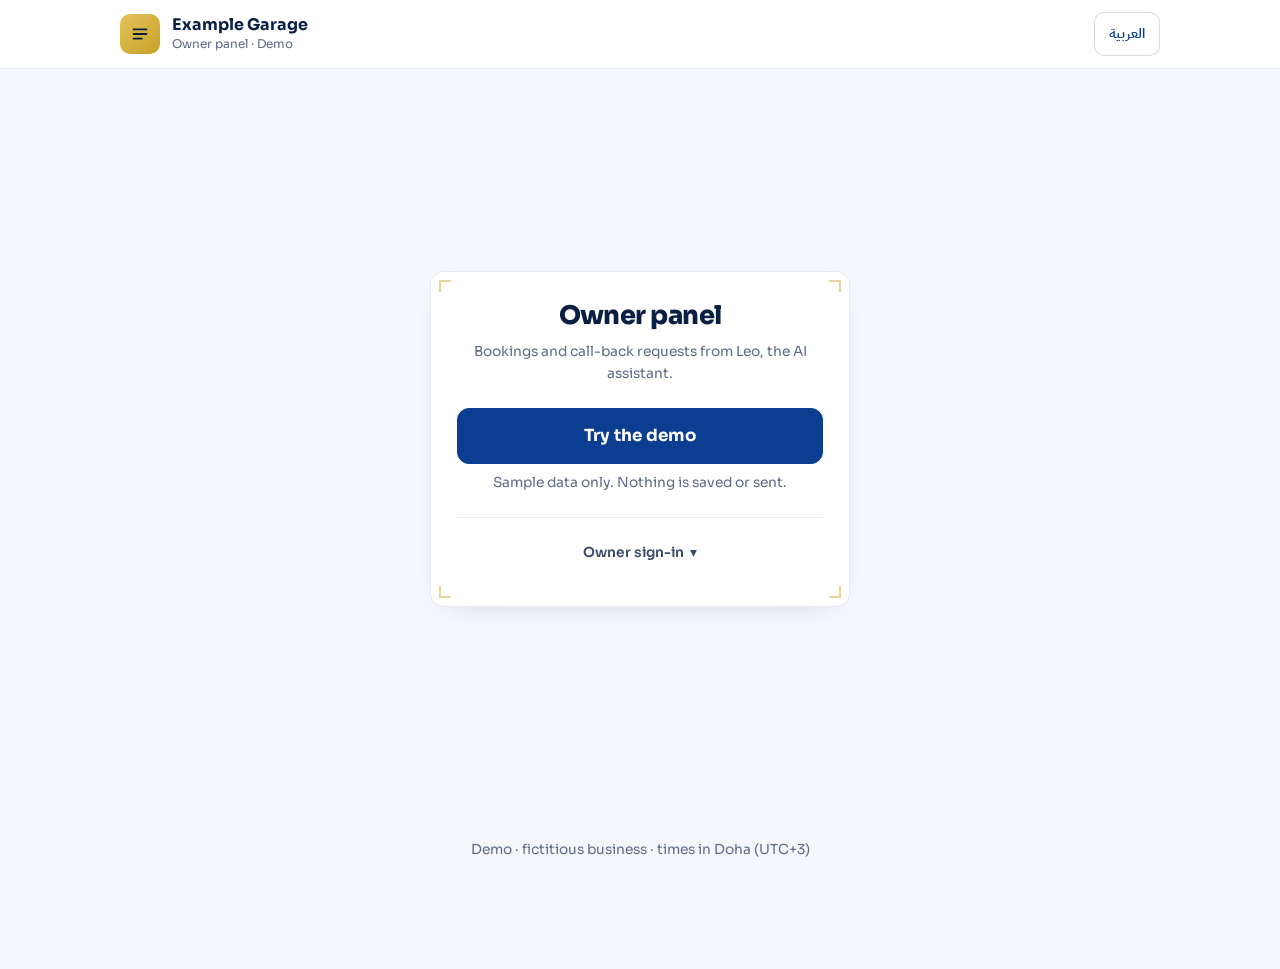
==== commit d637cb69: "feat: demo as the panel's main entry; web links to panel/?demo=1 - Login screen: big 'Try the demo' " ====
--- a/web-taller/panel/index.html
+++ b/web-taller/panel/index.html
@@ -8,16 +8,18 @@
 <meta name="theme-color" content="#ffffff">
 <link rel="icon" href="data:image/svg+xml,%3Csvg xmlns='http://www.w3.org/2000/svg' viewBox='0 0 32 32'%3E%3Crect width='32' height='32' rx='7' fill='%230b3d91'/%3E%3Cpath d='M9 11h14M9 16h14M9 21h9' stroke='%23e2c15a' stroke-width='2.4' stroke-linecap='round'/%3E%3C/svg%3E">
 <script>
-(function(){try{var l=localStorage.getItem("lang");if(l==="ar"){document.documentElement.lang="ar";document.documentElement.dir="rtl";}}catch(e){}})();
+(function(){try{var p=new URLSearchParams(location.search);if(p.get("demo")==="1")document.documentElement.classList.add("demo");var q=p.get("lang");if(q==="ar"||q==="en")localStorage.setItem("lang",q);var l=localStorage.getItem("lang");if(l==="ar"){document.documentElement.lang="ar";document.documentElement.dir="rtl";}}catch(e){}})();
 </script>
 <link rel="preload" as="font" type="font/woff2" href="../assets/fonts/sora-var-latin.woff2" crossorigin>
+<!-- El botón «العربية» y los nombres árabes usan esta fuente también en inglés: precargarla evita el salto al llegar. -->
+<link rel="preload" as="font" type="font/woff2" href="../assets/fonts/plex-arabic-600.woff2" crossorigin>
 <link rel="stylesheet" href="../assets/css/style.css?v=21">
-<link rel="stylesheet" href="panel.css?v=5">
+<link rel="stylesheet" href="panel.css?v=21">
 </head>
 <body class="panel">
 
 <!-- Modo demo (?demo=1): datos ficticios en memoria, sin Supabase. -->
-<p class="p-demo-banner" id="demoBanner" role="status" hidden><span data-t="demoBanner">DEMO · sample data, nothing is saved or sent</span></p>
+<p class="p-demo-banner" id="demoBanner" role="status"><span data-t="demoBanner">DEMO · sample data, nothing is saved or sent</span></p>
 
 <header class="p-top">
   <div class="p-wrap p-top__in">
@@ -39,27 +41,37 @@
   <!-- Login: Supabase Auth. Sin sesión válida la base de datos no devuelve
        ni una fila (RLS), da igual lo que se toque en este HTML. -->
   <section class="p-login" id="loginView" hidden>
-    <form class="p-card p-login__card" id="loginForm" novalidate>
-      <h1 data-t="loginTitle">Sign in</h1>
+    <div class="p-card p-holo p-login__card">
+      <span class="p-hud"></span>
+      <h1 data-t="loginHead">Owner panel</h1>
       <p class="p-muted" data-t="loginLead">Bookings and call-back requests from Leo, the AI assistant.</p>
-      <label for="email" data-t="email">Email</label>
-      <input id="email" type="email" autocomplete="username" required>
-      <label for="password" data-t="password">Password</label>
-      <input id="password" type="password" autocomplete="current-password" required>
-      <p class="p-err" id="loginErr" role="alert" hidden></p>
-      <button class="p-btn" type="submit" id="loginBtn" data-t="signIn">Sign in</button>
-      <div class="p-login__demo">
-        <a class="p-btn p-btn--ghost" href="?demo=1" data-t="tryDemo">Try the demo</a>
-        <p class="p-muted" data-t="demoHint">Sample data only. Nothing is saved or sent.</p>
-      </div>
-    </form>
+      <!-- Acción principal: la demo (datos de ejemplo, sin Supabase). -->
+      <a class="p-btn p-btn--lg" href="?demo=1" data-t="tryDemo">Try the demo</a>
+      <p class="p-muted p-login__hint" data-t="demoHint">Sample data only. Nothing is saved or sent.</p>
+      <!-- Secundario: acceso real del dueño (Supabase Auth + RLS). -->
+      <details class="p-login__owner" id="ownerLogin">
+        <summary data-t="ownerSignIn">Owner sign-in</summary>
+        <form id="loginForm" novalidate>
+          <label for="email" data-t="email">Email</label>
+          <input id="email" type="email" autocomplete="username" required>
+          <label for="password" data-t="password">Password</label>
+          <input id="password" type="password" autocomplete="current-password" required>
+          <p class="p-err" id="loginErr" role="alert" hidden></p>
+          <button class="p-btn p-btn--ghost" type="submit" id="loginBtn" data-t="signIn">Sign in</button>
+        </form>
+      </details>
+    </div>
   </section>
 
   <section id="appView" hidden>
     <div class="p-head">
-      <div role="tablist" class="p-tabs" data-t-attr="aria-label:tabsAria" aria-label="Panel sections">
-        <button role="tab" type="button" id="tabBookings" aria-selected="true" aria-controls="bookingsPane"><span data-t="tabBookings">Bookings</span> <span class="p-count" id="countBookings"></span></button>
-        <button role="tab" type="button" id="tabLeads" aria-selected="false" aria-controls="leadsPane"><span data-t="tabLeads">Leads without booking</span> <span class="p-count" id="countLeads"></span></button>
+      <div role="tablist" class="p-tabs" id="tabs" data-t-attr="aria-label:tabsAria" aria-label="Panel sections">
+        <button role="tab" type="button" id="tab-overview" aria-controls="pane-overview" hidden><span data-t="tabOverview">Overview</span></button>
+        <button role="tab" type="button" id="tab-calendar" aria-controls="pane-calendar" hidden><span data-t="tabCalendar">Calendar</span></button>
+        <button role="tab" type="button" id="tab-workshop" aria-controls="pane-workshop" hidden><span data-t="tabWorkshop">Workshop</span></button>
+        <button role="tab" type="button" id="tab-bookings" aria-controls="pane-bookings"><span data-t="tabBookings">Bookings</span> <span class="p-count" id="countBookings"></span></button>
+        <button role="tab" type="button" id="tab-customers" aria-controls="pane-customers" hidden><span data-t="tabCustomers">Customers</span></button>
+        <button role="tab" type="button" id="tab-leads" aria-controls="pane-leads"><span data-t="tabLeads">Leads without booking</span> <span class="p-count" id="countLeads"></span></button>
       </div>
       <div class="p-sync">
         <span class="p-muted" id="updatedAt" aria-live="polite"></span>
@@ -67,7 +79,12 @@
       </div>
     </div>
 
-    <div role="tabpanel" id="bookingsPane" aria-labelledby="tabBookings">
+    <div role="tabpanel" id="pane-overview" aria-labelledby="tab-overview" hidden></div>
+    <div role="tabpanel" id="pane-calendar" aria-labelledby="tab-calendar" hidden></div>
+    <div role="tabpanel" id="pane-workshop" aria-labelledby="tab-workshop" hidden></div>
+    <div role="tabpanel" id="pane-customers" aria-labelledby="tab-customers" hidden></div>
+
+    <div role="tabpanel" id="pane-bookings" aria-labelledby="tab-bookings">
       <div class="p-filters">
         <label><span data-t="fDay">Day</span>
           <select id="fRange">
@@ -92,7 +109,7 @@
       <p class="p-empty p-muted" id="bookingsEmpty" hidden data-t="emptyBookings">No bookings for these filters.</p>
     </div>
 
-    <div role="tabpanel" id="leadsPane" aria-labelledby="tabLeads" hidden>
+    <div role="tabpanel" id="pane-leads" aria-labelledby="tab-leads" hidden>
       <div class="p-filters">
         <label><span data-t="fStatus">Status</span>
           <select id="fLeadStatus">
@@ -112,7 +129,38 @@
   <p class="p-muted p-foot" data-t="foot">Demo · fictitious business · times in Doha (UTC+3)</p>
 </main>
 
-<!-- supabase-js lo carga panel.js solo en modo real: en demo no se descarga. -->
-<script defer src="panel.js?v=3"></script>
+<!-- Ficha / orden de trabajo -->
+<dialog class="p-dlg" id="card" aria-labelledby="cardTitle">
+  <div class="p-dlg__in">
+    <div class="p-dlg__head"><h2 id="cardTitle"></h2><button class="p-dlg__x" type="button" data-t-attr="aria-label:cardClose" aria-label="Close">×</button></div>
+    <div class="p-card__body"></div>
+  </div>
+</dialog>
+<!-- Vista previa del mensaje al cliente (no se envía nada) -->
+<dialog class="p-dlg p-dlg--sm" id="notify" aria-labelledby="notifyTitle">
+  <div class="p-dlg__in">
+    <div class="p-dlg__head"><h2 id="notifyTitle"></h2><button class="p-dlg__x" type="button" data-t-attr="aria-label:cardClose" aria-label="Close">×</button></div>
+    <div class="p-notify__body"></div>
+  </div>
+</dialog>
+<!-- Precios de servicio (los pone el dueño) -->
+<dialog class="p-dlg p-dlg--sm" id="prices" aria-labelledby="pricesTitle">
+  <div class="p-dlg__in">
+    <div class="p-dlg__head"><h2 id="pricesTitle"></h2><button class="p-dlg__x" type="button" data-t-attr="aria-label:cardClose" aria-label="Close">×</button></div>
+    <div class="p-prices__body"></div>
+  </div>
+</dialog>
+<p class="p-toast" id="toast" role="status" aria-live="polite" hidden></p>
+
+<!-- supabase-js lo carga data.js solo en modo real: en demo no se descarga. -->
+<script defer src="i18n.js?v=4"></script>
+<script defer src="data.js?v=2"></script>
+<script defer src="panel.js?v=8"></script>
+<script defer src="view-overview.js?v=3"></script>
+<script defer src="view-calendar.js?v=3"></script>
+<script defer src="view-workshop.js?v=5"></script>
+<script defer src="view-card.js?v=3"></script>
+<script defer src="view-customers.js?v=4"></script>
+<script defer src="view-prices.js?v=1"></script>
 </body>
 </html>
--- a/web-taller/assets/css/style.css
+++ b/web-taller/assets/css/style.css
@@ -564,3 +564,7 @@
 :lang(ar) .eyebrow,:lang(ar) .cinfo .k,:lang(ar) .leo-cita__row dt{text-transform:none}
 /* Flechas y avión de papel apuntan hacia donde se lee */
 [dir="rtl"] .svc-cta svg,[dir="rtl"] .leo-foot button svg,[dir="rtl"] .hero-bg .art svg,[dir="rtl"] .taller-panel .car{transform:scaleX(-1)}
+
+.as-ctas{display:flex;flex-wrap:wrap;gap:12px;margin-top:22px}
+.as-ctas .as-btn{margin-top:0}
+.foot-wm a{text-decoration:underline;text-underline-offset:3px}
--- a/web-taller/panel/panel.css
+++ b/web-taller/panel/panel.css
@@ -2,7 +2,7 @@
    ../assets/css/style.css; aquí solo lo propio del panel. */
 body.panel{background:var(--bg2);min-height:100vh}
 /* el contenido llega por JS: se reserva la pantalla para que el pie no salte (CLS) */
-#main{min-height:100vh}
+#main{min-height:100vh;display:flow-root} /* flow-root: el margen de .p-head no se colapsa con main al aparecer */
 /* hidden manda siempre, aunque la clase ponga display */
 .panel [hidden]{display:none!important}
 .p-wrap{max-width:1080px;margin:0 auto;padding:0 20px}
@@ -50,7 +50,8 @@
 .p-tabs{display:flex;gap:6px;background:#fff;border:1px solid var(--line);border-radius:12px;padding:4px;flex-wrap:wrap}
 .p-tabs button{min-height:40px;padding:0 14px;border:0;border-radius:9px;background:transparent;color:var(--muted);font-family:var(--display);font-weight:700;font-size:.88rem;cursor:pointer}
 .p-tabs button[aria-selected="true"]{background:var(--p);color:#fff}
-.p-count{display:inline-block;min-width:1.6em;padding:0 6px;border-radius:99px;background:rgba(201,162,39,.22);color:inherit;font-size:.75rem}
+.p-count{display:inline-block;min-width:1.6em;padding:0 6px;border-radius:99px;background:rgba(201,162,39,.22);color:#6b510c;font-weight:800;font-size:.75rem}
+.p-tabs button[aria-selected="true"] .p-count{background:rgba(255,255,255,.22);color:#fff}
 .p-sync{display:flex;align-items:center;gap:10px}
 
 .p-filters{display:flex;flex-wrap:wrap;gap:10px 14px;align-items:flex-end;margin-bottom:14px}
@@ -84,10 +85,230 @@
 }
 
 /* ---------- modo demo ---------- */
+/* visible desde el primer pintado (clase .demo puesta en <head>): sin saltos */
+.p-demo-banner{display:none}
+html.demo .p-demo-banner{display:block}
+/* en demo el botón de salir existe desde el principio: la cabecera no cambia de alto */
+html.demo #logoutBtn[hidden]{display:inline-flex!important}
 .p-demo-banner{position:sticky;top:0;z-index:20;margin:0;padding:8px 16px;text-align:center;font-family:var(--display);font-weight:700;font-size:.82rem;letter-spacing:.04em;color:var(--text);background:linear-gradient(90deg,var(--gold2),var(--gold))}
 /* en demo el banner es lo que queda fijo; la cabecera hace scroll */
-.is-demo .p-top{position:static}
+.is-demo .p-top{position:relative}
 .p-login__demo{margin-top:14px;padding-top:16px;border-top:1px solid var(--line);display:grid;gap:6px;text-align:center}
 .p-move__slots button.is-busy{color:var(--muted);background:var(--bg2);text-decoration:line-through;border-style:dashed}
 .p-top__act .p-btn{white-space:nowrap}
 @media (max-width:520px){.p-top__act .p-btn,.p-top__act .lang-btn{padding:0 10px;font-size:.8rem}}
+
+/* =========================================================================
+   PANEL PRO (fase 1): pestañas, KPI, calendario, taller, ficha, clientes
+   Holografía: solo transform, opacity y @property (--hl-a, de style.css).
+   ========================================================================= */
+.p-tabs{flex-wrap:nowrap;overflow-x:auto;scrollbar-width:none;max-width:100%}
+.p-tabs::-webkit-scrollbar{display:none}
+.p-tabs button{white-space:nowrap;flex-shrink:0}
+.p-head{min-width:0}
+.p-h2{font-size:1.02rem;margin:0}
+.p-sample{display:inline-block;font-family:var(--body);font-size:.68rem;font-weight:700;letter-spacing:.04em;padding:2px 8px;border-radius:99px;background:rgba(201,162,39,.16);color:var(--gold-deep);border:1px solid rgba(201,162,39,.4)}
+.p-sep{border:0;height:1px;margin:22px 0;background:linear-gradient(90deg,transparent,var(--gold) 20%,var(--gold2) 50%,var(--gold) 80%,transparent);opacity:.7}
+.p-badge--work{background:rgba(201,162,39,.16);color:var(--gold-deep)}
+.p-badges{display:flex;flex-wrap:wrap;gap:6px;margin:0 0 12px}
+
+/* ---------- capa holográfica de tarjetas ---------- */
+.p-holo{overflow:hidden;--mx:-400px;--my:-400px}
+.p-holo::before{content:"";position:absolute;left:0;top:0;width:260px;height:260px;margin:-130px 0 0 -130px;border-radius:50%;pointer-events:none;
+  background:radial-gradient(closest-side,rgba(43,212,255,.22),rgba(29,91,209,.08) 60%,transparent);
+  transform:translate(var(--mx),var(--my));opacity:0;transition:opacity .3s}
+.p-holo:hover::before{opacity:1}
+.p-hud{position:absolute;inset:8px;pointer-events:none;opacity:.45;transition:opacity .3s,transform .35s;
+  background:
+   linear-gradient(var(--gold),var(--gold)) top left/12px 2px no-repeat,linear-gradient(var(--gold),var(--gold)) top left/2px 12px no-repeat,
+   linear-gradient(var(--gold),var(--gold)) top right/12px 2px no-repeat,linear-gradient(var(--gold),var(--gold)) top right/2px 12px no-repeat,
+   linear-gradient(var(--gold),var(--gold)) bottom left/12px 2px no-repeat,linear-gradient(var(--gold),var(--gold)) bottom left/2px 12px no-repeat,
+   linear-gradient(var(--gold),var(--gold)) bottom right/12px 2px no-repeat,linear-gradient(var(--gold),var(--gold)) bottom right/2px 12px no-repeat}
+.p-holo:hover .p-hud,.p-holo:focus-within .p-hud{opacity:1;transform:scale(.98)}
+.p-holo > *{position:relative}
+.p-holo > .p-hud{position:absolute}
+/* cabecera con escáner sutil: una línea que barre (translateX) */
+.p-top{position:relative;overflow:hidden}
+.p-top::after{content:"";position:absolute;left:0;bottom:0;width:40%;height:2px;pointer-events:none;
+  background:linear-gradient(90deg,transparent,rgba(43,212,255,.8),var(--gold2),transparent);
+  transform:translateX(-110%);animation:p-scan 7s ease-in-out infinite}
+@keyframes p-scan{0%{transform:translateX(-110%)}60%,100%{transform:translateX(360%)}}
+
+/* ---------- KPI ---------- */
+.p-kpis{display:grid;grid-template-columns:repeat(auto-fit,minmax(160px,1fr));gap:12px;margin-top:6px}
+.p-kpis--2{grid-template-columns:repeat(auto-fit,minmax(240px,1fr))}
+.p-kpi{padding:18px 18px 16px;display:grid;gap:4px;align-content:start}
+.p-kpi__l{font-size:.78rem;font-weight:600;color:var(--soft);margin:0}
+.p-kpi__v{font-family:var(--display);font-weight:800;font-size:1.9rem;line-height:1.1;color:var(--text);margin:0}
+.p-kpi__h{font-size:.74rem;color:var(--muted);margin:0}
+.p-kpi .p-sample{justify-self:start;margin-bottom:4px}
+.p-chart{padding:18px}
+.p-bars{display:grid;grid-template-columns:repeat(7,minmax(0,1fr));gap:10px;margin-top:14px;align-items:end}
+.p-bar{display:grid;gap:6px;justify-items:center;text-align:center;min-width:0}
+.p-bar__v{font-size:.78rem;font-weight:700;color:var(--text)}
+.p-bar__track{position:relative;width:100%;max-width:56px;height:140px;border-radius:8px;background:var(--bg2);overflow:hidden;border:1px solid var(--line)}
+.p-bar__fill{position:absolute;inset:0;transform-origin:bottom;background:linear-gradient(180deg,#2bd4ff,var(--p2) 45%,var(--p));transition:transform .6s cubic-bezier(.2,.8,.2,1)}
+.p-bar.is-today .p-bar__track{border-color:var(--gold);box-shadow:0 0 0 2px rgba(201,162,39,.25)}
+.p-bar.is-closed .p-bar__track{background:repeating-linear-gradient(135deg,var(--bg2) 0 6px,#e9edf5 6px 12px)}
+.p-bar__d{font-size:.72rem;color:var(--muted);line-height:1.3;word-break:break-word}
+
+/* ---------- calendario ---------- */
+.p-calbar{display:flex;flex-wrap:wrap;align-items:center;gap:10px 14px;margin:6px 0 6px}
+.p-seg{display:flex;gap:6px}
+.p-nav{min-width:40px;font-size:1.1rem}
+.p-caltitle{flex:1 1 auto}
+.p-calhint{margin:0 0 12px;font-size:.8rem}
+.p-calscroll{overflow-x:auto;border:1px solid var(--line);border-radius:14px;background:#fff}
+.p-cal{display:grid;grid-template-columns:56px repeat(var(--cols),minmax(0,1fr));grid-template-rows:auto var(--h);min-width:0}
+.p-cal--week{grid-template-columns:56px repeat(var(--cols),minmax(118px,1fr))}
+.p-cal__corner,.p-cal__dh{position:sticky;top:0;background:#fff;border-bottom:1px solid var(--line);z-index:2}
+.p-cal__dh{padding:8px 6px;text-align:center;display:grid;gap:2px;border-inline-start:1px solid var(--line)}
+.p-cal__dh b{font-size:.84rem;color:var(--text)}
+.p-cal__dh small{font-size:.72rem;color:var(--muted)}
+.p-cal__dh.is-today{background:var(--p-chip)}
+.p-cal__dh.is-today b{color:var(--p)}
+.p-cal__dh.is-closed b,.p-cal__dh.is-closed small{color:#7d8aa3}
+.p-cal__times{display:grid;grid-auto-rows:88px;font-size:.7rem;color:var(--muted);text-align:end;padding-inline-end:6px}
+.p-cal__times span{transform:translateY(-6px)}
+.p-cal__times span:first-child{transform:translateY(2px)}
+.p-blk__t{unicode-bidi:isolate;justify-self:start}
+.p-cal__col{position:relative;border-inline-start:1px solid var(--line);
+  background:repeating-linear-gradient(180deg,transparent 0 43px,rgba(10,31,68,.05) 43px 44px),repeating-linear-gradient(180deg,transparent 0 87px,rgba(10,31,68,.1) 87px 88px)}
+.p-cal__col.is-closed{background:repeating-linear-gradient(135deg,#f6f8fc 0 8px,#eef2f8 8px 16px)}
+.p-cal__closed{position:absolute;top:12px;left:0;right:0;text-align:center;font-size:.76rem;font-weight:700;color:#5d6b86}
+.p-blk{position:absolute;left:4px;right:4px;display:grid;align-content:start;gap:1px;padding:4px 6px;border:0;border-radius:8px;border-inline-start:4px solid var(--p);
+  background:#e7efff;color:var(--text);text-align:start;font:inherit;font-size:.74rem;line-height:1.25;overflow:hidden;cursor:pointer;
+  box-shadow:0 4px 12px -8px rgba(10,31,68,.4);transition:box-shadow .2s,opacity .2s;z-index:1}
+.p-blk:hover{box-shadow:0 8px 18px -8px rgba(10,31,68,.5)}
+.p-blk__t{font-weight:700;color:var(--p)}
+.p-blk__n{font-weight:600;white-space:nowrap;overflow:hidden;text-overflow:ellipsis}
+.p-blk__s{color:var(--soft);white-space:nowrap;overflow:hidden;text-overflow:ellipsis}
+.p-blk--done{background:var(--g-bg);border-inline-start-color:var(--g)}
+.p-blk--done .p-blk__t{color:var(--g)}
+.p-blk--cancelled{background:repeating-linear-gradient(135deg,#f3f4f7 0 6px,#eceef3 6px 12px);border-inline-start-color:#9aa3b5;color:#4a5468}
+.p-blk--cancelled .p-blk__t{color:#4a5468;text-decoration:line-through}
+.p-blk.has-work{border-inline-end:3px solid var(--gold)}
+.p-blk.is-movable{cursor:grab;touch-action:pan-y}
+.p-blk.is-dragging{cursor:grabbing;opacity:.88;z-index:6;box-shadow:0 14px 30px -10px rgba(10,31,68,.55);transition:none}
+.p-drop{position:absolute;left:2px;right:2px;border:2px dashed var(--g);border-radius:8px;background:rgba(10,122,90,.08);font-size:.7rem;font-weight:700;color:var(--g);padding:2px 6px;pointer-events:none;z-index:4}
+.p-drop.is-busy{border-color:#a1261b;background:rgba(161,38,27,.08);color:#a1261b}
+[dir="rtl"] .p-nav{transform:scaleX(-1)}
+
+/* ---------- taller ---------- */
+.p-expected{display:grid;gap:10px}
+.p-exp{display:flex;flex-wrap:wrap;align-items:center;gap:6px 14px;padding:12px 14px}
+.p-exp__t{font-family:var(--display);font-weight:800;color:var(--p)}
+.p-boardscroll{overflow-x:auto;padding-bottom:6px}
+.p-board{display:grid;grid-template-columns:repeat(6,minmax(160px,1fr));gap:10px;min-width:0}
+.p-col{background:var(--bg2);border:1px solid var(--line);border-radius:14px;padding:10px;display:grid;gap:10px;align-content:start;min-height:160px}
+.p-col__h{display:flex;align-items:center;justify-content:space-between;gap:8px;font-size:.86rem;margin:2px 4px 0;padding-bottom:8px;border-bottom:2px solid var(--p)}
+.p-col--diagnosing .p-col__h{border-bottom-color:var(--p2)}
+.p-col--parts .p-col__h{border-bottom-color:var(--gold)}
+.p-col--in_progress .p-col__h{border-bottom-color:#2bd4ff}
+.p-col--ready .p-col__h{border-bottom-color:var(--g)}
+.p-col--delivered .p-col__h{border-bottom-color:#9aa3b5}
+.p-col__empty{text-align:center;padding:12px 0;margin:0}
+.p-veh{padding:14px;display:grid;gap:6px}
+.p-veh__v{font-size:.95rem;margin:0}
+.p-veh__since{font-size:.74rem;margin:0}
+.p-veh .p-actions{margin-top:4px}
+
+/* ---------- clientes ---------- */
+.p-cust{padding:16px 18px;display:grid;gap:8px}
+.p-cust h3{display:flex;flex-wrap:wrap;gap:6px 10px;align-items:center;font-size:1rem;margin:0}
+.p-kvs{display:grid;grid-template-columns:max-content 1fr;gap:8px 16px;margin:0}
+.p-kv{display:contents}
+.p-kv dt{font-size:.78rem;font-weight:700;color:var(--soft)}
+.p-kv dd{margin:0;color:var(--text);font-size:.9rem;min-width:0;overflow-wrap:anywhere}
+.p-kvs--inline{font-size:.86rem}
+
+/* ---------- diálogos ---------- */
+.p-dlg{margin:auto;width:min(640px,calc(100% - 24px));max-height:calc(100dvh - 32px);padding:0;border:0;border-radius:16px;box-shadow:0 30px 80px -30px rgba(10,31,68,.55);color:var(--text);overflow:auto}
+.p-dlg--sm{width:min(460px,calc(100% - 24px))}
+.p-dlg::backdrop{background:rgba(10,31,68,.45)}
+.p-dlg__in{padding:18px 20px 20px}
+.p-dlg__head{display:flex;align-items:center;justify-content:space-between;gap:12px;margin-bottom:12px}
+.p-dlg__head h2{font-size:1.15rem;margin:0}
+.p-dlg__x{width:40px;height:40px;flex-shrink:0;border:1px solid var(--line2);border-radius:10px;background:#fff;font-size:1.3rem;line-height:1;cursor:pointer;color:var(--soft)}
+.p-dlg__x:hover{border-color:var(--p);color:var(--p)}
+.p-cardform{display:grid;gap:12px}
+.p-cardform label{display:grid;gap:4px;font-size:.82rem;font-weight:600;color:var(--soft)}
+.p-cardform input,.p-cardform textarea,.p-cardsec select{min-height:44px;border:1px solid var(--line2);border-radius:10px;padding:10px 12px;font:inherit;font-size:.92rem;color:var(--text);background:#fff;resize:vertical}
+.p-cardform input:focus,.p-cardform textarea:focus,.p-cardsec select:focus{outline:2px solid var(--p2);outline-offset:1px}
+.p-cardform .p-btn{justify-self:start}
+.p-cardsec{display:grid;gap:10px}
+.p-cardsec h3{font-size:.92rem;margin:0}
+.p-hist{list-style:none;margin:0;padding:0;display:grid;gap:6px;border-inline-start:2px solid var(--gold);padding-inline-start:12px}
+.p-hist li{display:flex;flex-wrap:wrap;gap:4px 12px;font-size:.86rem}
+.p-hist time{font-weight:700;color:var(--p);font-variant-numeric:tabular-nums}
+.p-cardmove{margin-top:8px}
+.p-notify__body{display:grid;gap:10px}
+.p-notify__msg{margin:0;padding:12px 14px;border-radius:12px;background:var(--g-bg);border:1px solid rgba(10,122,90,.25);color:var(--text);font-size:.92rem;line-height:1.5}
+.p-notify__body .p-btn{justify-self:start}
+.p-toast{position:fixed;left:50%;bottom:18px;z-index:50;max-width:calc(100% - 32px);transform:translateX(-50%);margin:0;padding:10px 16px;border-radius:12px;background:var(--text);color:#fff;font-size:.88rem;box-shadow:0 12px 30px -12px rgba(10,31,68,.6)}
+.p-toast.is-err{background:#a1261b}
+.p-printonly{display:none}
+
+/* ---------- impresión: solo la orden de trabajo ---------- */
+@media print{
+  body.is-printing-card > :not(#card),body:has(#card[open]) > :not(#card){display:none!important}
+  html,body.panel{background:#fff!important}
+  .p-cardform small{display:none}
+  .p-cardform textarea{resize:none}
+  #card{position:static;display:block;width:100%;max-height:none;box-shadow:none;border:0;overflow:visible}
+  #card::backdrop{display:none}
+  .p-noprint,.p-dlg__x,.p-cardform .p-btn,.p-cardsec select{display:none!important}
+  .p-printonly{display:block}
+  .p-cardform input,.p-cardform textarea{border:0;padding:0;min-height:0}
+}
+
+/* ---------- móvil y movimiento reducido ---------- */
+@media (max-width:700px){
+  .p-holo::before,.p-top::after{display:none}
+  .p-board{grid-template-columns:repeat(6,minmax(200px,1fr))}
+  .p-bars{gap:6px}
+  .p-bar__track{height:110px}
+  .p-kpi__v{font-size:1.6rem}
+  .p-kvs{grid-template-columns:1fr;gap:2px}
+  .p-kv dd{margin-bottom:8px}
+}
+@media (prefers-reduced-motion:reduce){
+  .p-top::after{animation:none;display:none}
+  .p-holo::before{display:none}
+  .p-bar__fill,.p-hud{transition:none}
+}
+
+/* Alturas fijas de banner y cabecera: cuando llega la fuente árabe (o Sora)
+   no cambian de alto y el contenido no salta (CLS). */
+.p-demo-banner{height:34px;line-height:18px;white-space:nowrap;overflow:hidden;text-overflow:ellipsis;font-size:.78rem}
+.p-top__in{height:68px;min-height:0;flex-wrap:nowrap}
+.p-brand{min-width:0}
+.p-brand > span:last-child{min-width:0}
+.p-brand b,.p-brand small{white-space:nowrap;overflow:hidden;text-overflow:ellipsis}
+.p-top__act{flex-shrink:0}
+.lang-btn{height:44px}
+@media (max-width:520px){.p-brand b{font-size:.88rem}.p-mark{width:34px;height:34px}.p-brand{gap:8px}}
+
+/* precios y planes */
+.p-prices__body{display:grid;gap:10px}
+.p-price{display:flex;flex-wrap:wrap;align-items:flex-end;gap:8px 10px}
+.p-price label{display:grid;gap:4px;font-size:.84rem;font-weight:600;color:var(--soft);flex:1 1 180px}
+.p-price input{min-height:44px;border:1px solid var(--line2);border-radius:10px;padding:0 12px;font:inherit;color:var(--text);background:#fff;max-width:100%}
+.p-price input:focus{outline:2px solid var(--p2);outline-offset:1px}
+.p-kpi .p-btn{justify-self:start;margin-top:6px}
+
+/* login: la demo es la acción principal; el acceso real va plegado debajo */
+.p-login__card{gap:12px;text-align:center;justify-items:center}
+.p-login__card > :not(.p-hud){width:100%}
+.p-btn--lg{min-height:56px;font-size:1.05rem;border-radius:12px}
+.p-login__hint{margin:-4px 0 0}
+.p-login__owner{margin-top:10px;padding-top:14px;border-top:1px solid var(--line);text-align:start}
+.p-login__owner summary{cursor:pointer;font-size:.86rem;font-weight:600;color:var(--soft);text-align:center;min-height:44px;display:flex;align-items:center;justify-content:center;list-style:none}
+.p-login__owner summary::-webkit-details-marker{display:none}
+.p-login__owner summary::after{content:" ▾";margin-inline-start:6px}
+.p-login__owner[open] summary::after{content:" ▴"}
+.p-login__owner form{display:grid;gap:8px;margin-top:6px}
+.p-login__owner label{font-weight:600;color:var(--text);font-size:.86rem}
+.p-login__owner input{min-height:44px;border:1px solid var(--line2);border-radius:10px;padding:0 12px;background:#fff;color:var(--text);font:inherit;font-size:.92rem}
+.p-login__owner input:focus{outline:2px solid var(--p2);outline-offset:1px}
+.p-login__owner .p-btn{margin-top:6px}
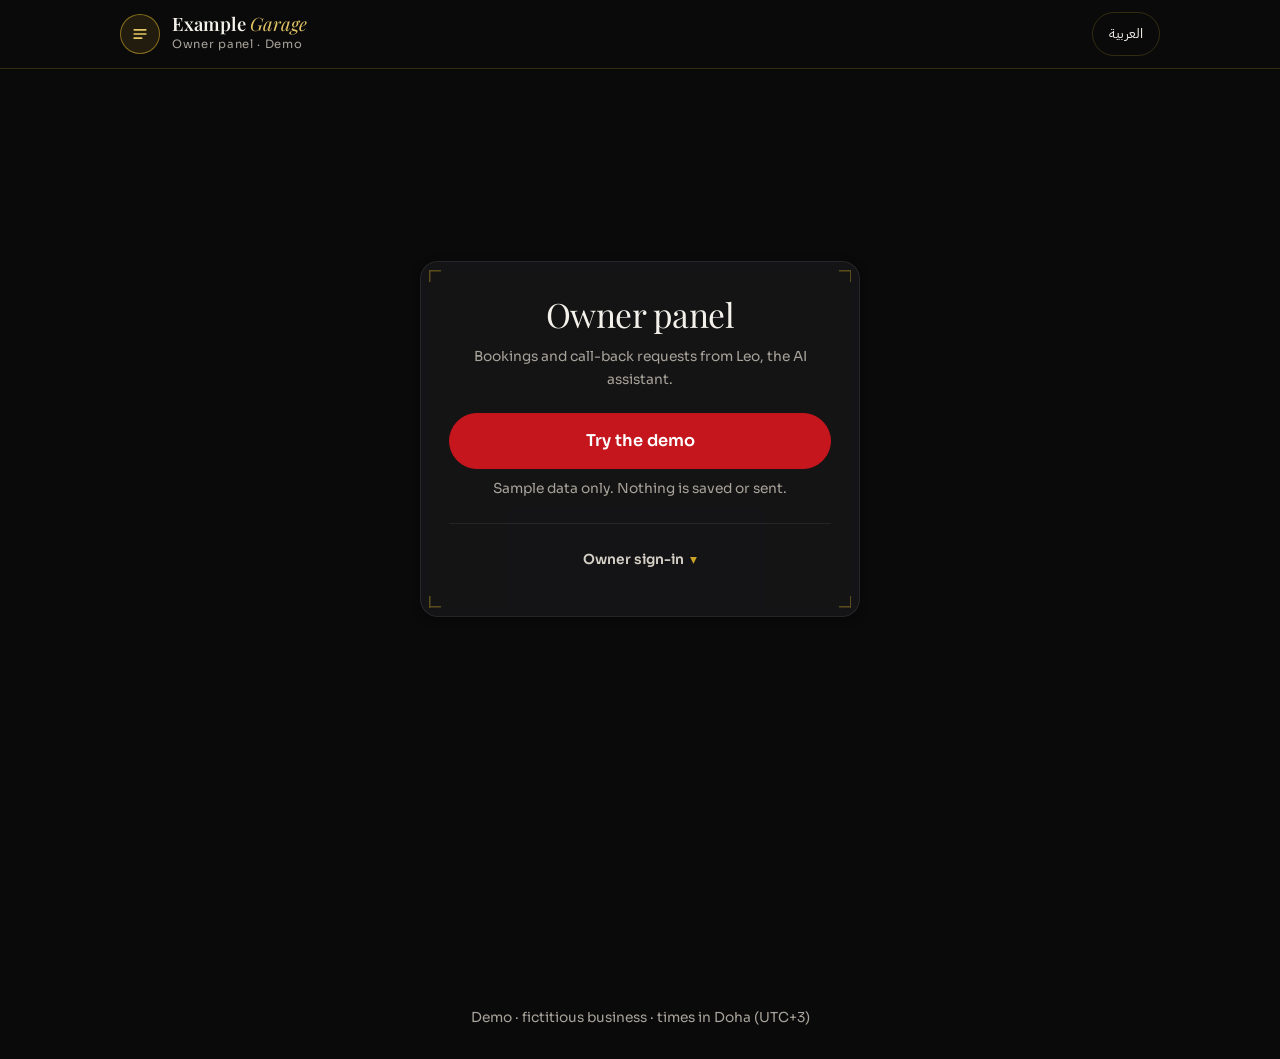
==== commit e25b1cdf: "feat: rediseño negro + rojo + dorado de web-taller (landing, chat Leo y panel) Solo estética: sin ca" ====
--- a/web-taller/panel/index.html
+++ b/web-taller/panel/index.html
@@ -5,16 +5,16 @@
 <meta name="viewport" content="width=device-width, initial-scale=1">
 <title>Owner panel · Example Garage (demo)</title>
 <meta name="robots" content="noindex, nofollow">
-<meta name="theme-color" content="#ffffff">
-<link rel="icon" href="data:image/svg+xml,%3Csvg xmlns='http://www.w3.org/2000/svg' viewBox='0 0 32 32'%3E%3Crect width='32' height='32' rx='7' fill='%230b3d91'/%3E%3Cpath d='M9 11h14M9 16h14M9 21h9' stroke='%23e2c15a' stroke-width='2.4' stroke-linecap='round'/%3E%3C/svg%3E">
+<meta name="theme-color" content="#0a0a0b">
+<link rel="icon" href="data:image/svg+xml,%3Csvg xmlns='http://www.w3.org/2000/svg' viewBox='0 0 32 32'%3E%3Crect width='32' height='32' rx='7' fill='%230a0a0b' stroke='%23c9a227'/%3E%3Cpath d='M9 11h14M9 16h14M9 21h9' stroke='%23e3c565' stroke-width='2.4' stroke-linecap='round'/%3E%3C/svg%3E">
 <script>
 (function(){try{var p=new URLSearchParams(location.search);if(p.get("demo")==="1")document.documentElement.classList.add("demo");var q=p.get("lang");if(q==="ar"||q==="en")localStorage.setItem("lang",q);var l=localStorage.getItem("lang");if(l==="ar"){document.documentElement.lang="ar";document.documentElement.dir="rtl";}}catch(e){}})();
 </script>
 <link rel="preload" as="font" type="font/woff2" href="../assets/fonts/sora-var-latin.woff2" crossorigin>
 <!-- El botón «العربية» y los nombres árabes usan esta fuente también en inglés: precargarla evita el salto al llegar. -->
 <link rel="preload" as="font" type="font/woff2" href="../assets/fonts/plex-arabic-600.woff2" crossorigin>
-<link rel="stylesheet" href="../assets/css/style.css?v=21">
-<link rel="stylesheet" href="panel.css?v=21">
+<link rel="stylesheet" href="../assets/css/style.css?v=25">
+<link rel="stylesheet" href="panel.css?v=23">
 </head>
 <body class="panel">
 
@@ -27,7 +27,7 @@
       <span class="p-mark" aria-hidden="true">
         <svg viewBox="0 0 24 24" fill="none" stroke="currentColor" stroke-width="2" stroke-linecap="round"><path d="M5 7h14M5 12h14M5 17h9"/></svg>
       </span>
-      <span><b>Example Garage</b><small data-t="brandSub">Owner panel · Demo</small></span>
+      <span><b>Example <i>Garage</i></b><small data-t="brandSub">Owner panel · Demo</small></span>
     </div>
     <div class="p-top__act">
       <button class="lang-btn" type="button" id="langBtn" lang="ar"><span>العربية</span></button>
--- a/web-taller/assets/css/style.css
+++ b/web-taller/assets/css/style.css
@@ -1,263 +1,337 @@
 /* =========================================================================
-   Taller · tema claro: fondo blanco, azul real y dorado.
-   Mismo HTML que la versión oscura; solo cambia la paleta.
-
-   --p   #0b3d91 azul: botones, bordes, acentos   → 10.9:1 sobre blanco
-   --p2  #1d5bd1 azul vivo: texto de acento/hover → 6.3:1 sobre blanco
-   --gold #c9a227 dorado: decoración, filos, insignias (NO texto sobre blanco)
-   --gold-deep #8a6a12: dorado para texto sobre blanco → 5.3:1
-   --text #0a1f44 · --soft #3a4a68 · --muted #5d6b86 (5.4:1)
+   Taller · NEGRO + ROJO + DORADO (decisión de Cris, 2026-10-16)
+
+   Contraste AA medido sobre los tres fondos reales (#0a0a0b, #141416, #1b1b1f):
+     --text   #f4f1ea  texto corrido ............ 15.2:1 o más
+     --muted  #a8a39a  texto secundario ......... 6.8:1 o más
+     --gold   #c9a227  números, acentos ......... 7.1:1 o más
+     --gold-2 #e3c565  cursivas, enlaces ........ 10.2:1 o más
+     blanco sobre --red #c4161c ................. 6.0:1 (hover #e02027: 4.8:1)
+     --red-text #ff6b6f errores sobre oscuro .... 6.2:1 o más
+   El rojo de marca NUNCA va como texto sobre negro (3.4:1): solo como fondo
+   de CTA y estados, o en detalles decorativos.
    ========================================================================= */
 
-/* Sora es una fuente variable: un solo eje 400-800, dos ficheros que son
-   subsets por unicode-range (latin y latin-ext), no copias por peso.
-   Auto-hospedada: cero peticiones a Google Fonts en la ruta crítica. */
+/* Sora (cuerpo) es variable 400-800; dos subsets por unicode-range. */
 @font-face{font-family:'Sora';font-style:normal;font-weight:400 800;font-display:swap;src:url(../fonts/sora-var-latin.woff2) format('woff2');unicode-range:U+0000-00FF,U+0131,U+0152-0153,U+02BB-02BC,U+02C6,U+02DA,U+02DC,U+0304,U+0308,U+0329,U+2000-206F,U+20AC,U+2122,U+2191,U+2193,U+2212,U+2215,U+FEFF,U+FFFD}
 @font-face{font-family:'Sora';font-style:normal;font-weight:400 800;font-display:swap;src:url(../fonts/sora-var-latin-ext.woff2) format('woff2');unicode-range:U+0100-02BA,U+02BD-02C5,U+02C7-02CC,U+02CE-02D7,U+02DD-02FF,U+0304,U+0308,U+0329,U+1D00-1DBF,U+1E00-1E9F,U+1EF2-1EFF,U+2020,U+20A0-20AB,U+20AD-20C0,U+2113,U+2C60-2C7F,U+A720-A7FF}
-/* IBM Plex Sans Arabic (OFL), subset árabe. Por unicode-range solo se
-   descarga cuando hay texto árabe en pantalla: en inglés no cuesta nada. */
+/* Playfair Display (OFL, titulares): variable 400-700, redonda y cursiva,
+   subset latin. Auto-hospedada como Sora. */
+@font-face{font-family:'Playfair Display';font-style:normal;font-weight:400 700;font-display:swap;src:url(../fonts/playfair-var-latin.woff2) format('woff2');unicode-range:U+0000-00FF,U+0131,U+0152-0153,U+02BB-02BC,U+02C6,U+02DA,U+02DC,U+0304,U+0308,U+0329,U+2000-206F,U+20AC,U+2122,U+2191,U+2193,U+2212,U+2215,U+FEFF,U+FFFD}
+@font-face{font-family:'Playfair Display';font-style:italic;font-weight:400 700;font-display:swap;src:url(../fonts/playfair-var-italic-latin.woff2) format('woff2');unicode-range:U+0000-00FF,U+0131,U+0152-0153,U+02BB-02BC,U+02C6,U+02DA,U+02DC,U+0304,U+0308,U+0329,U+2000-206F,U+20AC,U+2122,U+2191,U+2193,U+2212,U+2215,U+FEFF,U+FFFD}
+/* Respaldo con métricas de Playfair (medidas con fontTools sobre el woff2 y
+   Georgia): mientras llega la fuente, el texto ocupa lo mismo y no salta. */
+@font-face{font-family:'Playfair Fallback';font-style:normal;src:local('Georgia');size-adjust:102.6%;ascent-override:105.5%;descent-override:24.5%;line-gap-override:0%}
+@font-face{font-family:'Playfair Fallback';font-style:italic;src:local('Georgia Italic'),local('Georgia-Italic');size-adjust:102.6%;ascent-override:105.5%;descent-override:24.5%;line-gap-override:0%}
+/* IBM Plex Sans Arabic (OFL): solo se descarga si hay texto árabe en pantalla. */
 @font-face{font-family:'IBM Plex Sans Arabic';font-style:normal;font-weight:400;font-display:swap;src:url(../fonts/plex-arabic-400.woff2) format('woff2');unicode-range:U+0600-06FF,U+0750-077F,U+0870-088E,U+0890-0891,U+0897-08E1,U+08E3-08FF,U+200C-200E,U+2010-2011,U+204F,U+2E41,U+FB50-FDFF,U+FE70-FE74,U+FE76-FEFC}
 @font-face{font-family:'IBM Plex Sans Arabic';font-style:normal;font-weight:600;font-display:swap;src:url(../fonts/plex-arabic-600.woff2) format('woff2');unicode-range:U+0600-06FF,U+0750-077F,U+0870-088E,U+0890-0891,U+0897-08E1,U+08E3-08FF,U+200C-200E,U+2010-2011,U+204F,U+2E41,U+FB50-FDFF,U+FE70-FE74,U+FE76-FEFC}
 @font-face{font-family:'IBM Plex Sans Arabic';font-style:normal;font-weight:700 800;font-display:swap;src:url(../fonts/plex-arabic-700.woff2) format('woff2');unicode-range:U+0600-06FF,U+0750-077F,U+0870-088E,U+0890-0891,U+0897-08E1,U+08E3-08FF,U+200C-200E,U+2010-2011,U+204F,U+2E41,U+FB50-FDFF,U+FE70-FE74,U+FE76-FEFC}
 
 :root{
-  --bg:#ffffff;
-  --bg2:#f4f7fc;
-  --card:#ffffff;
-  --card2:#eef3fb;
-
-  --text:#0a1f44;
-  --soft:#3a4a68;
-  --muted:#5d6b86;
-
-  --p:#0b3d91;
-  --p2:#1d5bd1;
-  --p-deep:#082a66;
-  --p-chip:rgba(11,61,145,.08);
-  --ink:#ffffff;
-
+  color-scheme:dark;
+  /* paleta (orden de trabajo 2026-10-16) */
+  --bg:#0a0a0b;
+  --surface:#141416;
+  --surface-2:#1b1b1f;
+  --text:#f4f1ea;
+  --muted:#a8a39a;
+  --red:#c4161c;
+  --red-h:#e02027;
+  --red-text:#ff6b6f;
+  --red-tint:rgba(196,22,28,.16);
   --gold:#c9a227;
-  --gold2:#e2c15a;
-  --gold-deep:#8a6a12;
-
-  --g:#0a7a5a;
-  --g-bg:#e8f7f1;
-  --g-soft:#2b6b58;
-
-  --line:rgba(10,31,68,.09);
-  --line2:rgba(10,31,68,.16);
-  --border:rgba(11,61,145,.22);
-
-  --display:'Sora','IBM Plex Sans Arabic',system-ui,-apple-system,'Segoe UI',sans-serif;
+  --gold-2:#e3c565;
+  --gold-tint:rgba(201,162,39,.12);
+  --line:rgba(201,162,39,.22);
+  --line-soft:rgba(244,241,234,.08);
+  --line-2:rgba(244,241,234,.16);
+  --on-red:#ffffff;
+  --on-gold:#0a0a0b;
+
+  /* alias que siguen usando el panel y el chat */
+  --bg2:var(--surface);
+  --card:var(--surface);
+  --soft:#d6d1c7;
+  --line2:var(--line-2);
+  --border:var(--line);
+  --ink:var(--on-red);
+
+  --shadow-s:0 2px 10px rgba(0,0,0,.35);
+  --shadow-m:0 12px 32px rgba(0,0,0,.45);
+  --shadow-l:0 24px 60px rgba(0,0,0,.55);
+
+  --serif:'Playfair Display','Playfair Fallback','IBM Plex Sans Arabic',Georgia,serif;
   --body:'Sora','IBM Plex Sans Arabic',system-ui,-apple-system,'Segoe UI',sans-serif;
+  --display:var(--body);
   --maxw:1240px;
-  --nav-h:84px;
+  --gutter:32px;
+  --nav-h:76px;
+  --strip-h:34px;
 }
 
 *{margin:0;padding:0;box-sizing:border-box}
 html{scroll-behavior:smooth;scroll-padding-top:calc(var(--nav-h) + 14px);-webkit-text-size-adjust:100%}
-body{background:var(--bg);color:var(--soft);font-family:var(--body);font-size:16px;line-height:1.65;overflow-x:hidden;-webkit-font-smoothing:antialiased}
-::selection{background:var(--p);color:var(--ink)}
+body{background:var(--bg);color:var(--soft);font-family:var(--body);font-size:16px;line-height:1.7;overflow-x:hidden;-webkit-font-smoothing:antialiased;-moz-osx-font-smoothing:grayscale}
+::selection{background:var(--gold);color:var(--on-gold)}
 a{color:inherit;text-decoration:none}
 img{max-width:100%;display:block}
 button,input{font:inherit;color:inherit}
-h1,h2,h3,h4{font-family:var(--display);color:var(--text)}
-h1,h2{font-weight:800;line-height:1.03;letter-spacing:-.022em}
-h3,h4{font-weight:700;line-height:1.2;letter-spacing:-.014em}
-
-.wrap{max-width:var(--maxw);margin:0 auto;padding:0 32px}
+h1,h2,h3,h4{font-family:var(--serif);color:var(--text);font-weight:400}
+h1,h2{line-height:1.08;letter-spacing:-.015em}
+h3,h4{font-weight:500;line-height:1.25;letter-spacing:-.005em}
+h1 em,h2 em,h3 em{font-style:italic;color:var(--gold-2)}
+/* cifras de caja alta: las de estilo antiguo de Playfair bailan en 13% o 2,950 */
+h1,h2,h3,h4,.stat .v,.p-kpi__v,.p-when,.p-exp__t,.tag-badge{font-variant-numeric:lining-nums}
+
+.wrap{max-width:var(--maxw);margin:0 auto;padding:0 var(--gutter)}
 .sr-only{position:absolute;width:1px;height:1px;padding:0;margin:-1px;overflow:hidden;clip:rect(0 0 0 0);white-space:nowrap;border:0}
 
-/* Foco visible y consistente en todo lo interactivo. */
-a:focus-visible,button:focus-visible,input:focus-visible{outline:2px solid var(--p2);outline-offset:3px;border-radius:4px}
-
-.skip{position:absolute;inset-inline-start:14px;top:-60px;z-index:1000;background:var(--p);color:var(--ink);font-weight:700;padding:11px 18px;border-radius:8px;transition:top .2s}
+a:focus-visible,button:focus-visible,input:focus-visible,select:focus-visible,summary:focus-visible{outline:2px solid var(--gold-2);outline-offset:3px;border-radius:4px}
+
+.skip{position:absolute;inset-inline-start:14px;top:-60px;z-index:1000;background:var(--red);color:var(--on-red);font-weight:700;padding:11px 18px;border-radius:999px;transition:top .2s}
 .skip:focus{top:14px}
 
-.eyebrow{font-family:var(--display);font-weight:700;text-transform:uppercase;letter-spacing:.22em;font-size:.74rem;color:var(--p2);display:inline-flex;align-items:center;gap:.8em}
-.eyebrow::before{content:"";width:32px;height:1px;background:var(--p);display:inline-block}
-
-.btn{display:inline-flex;align-items:center;justify-content:center;gap:9px;font-family:var(--display);font-weight:700;letter-spacing:.01em;font-size:.95rem;padding:14px 26px;border-radius:9px;border:1.5px solid var(--p);background:var(--p);color:var(--ink);cursor:pointer;transition:transform .2s,box-shadow .3s,background-color .3s}
-.btn:hover{transform:translateY(-2px);background:var(--p2);border-color:var(--p2);box-shadow:0 12px 30px -12px rgba(11,61,145,.55)}
-.btn svg{width:18px;height:18px}
-.btn.ghost{background:transparent;color:var(--p2);border-color:var(--border)}
-.btn.ghost:hover{background:var(--p-chip);color:var(--p2);border-color:var(--p);box-shadow:none}
+/* eyebrow con guion dorado */
+.eyebrow{font-family:var(--body);font-weight:600;text-transform:uppercase;letter-spacing:.24em;font-size:.72rem;color:var(--gold);display:inline-flex;align-items:center;gap:.9em}
+.eyebrow::before{content:"";width:28px;height:1px;background:var(--gold);display:inline-block;flex-shrink:0}
+
+/* botones: primario rojo / secundario borde dorado */
+.btn{display:inline-flex;align-items:center;justify-content:center;gap:9px;font-family:var(--body);font-weight:600;letter-spacing:.02em;font-size:.92rem;min-height:48px;padding:12px 24px;border-radius:999px;border:1px solid var(--red);background:var(--red);color:var(--on-red);cursor:pointer;transition:transform .2s,box-shadow .3s,background-color .3s,border-color .3s,color .3s;box-shadow:0 10px 26px -12px rgba(196,22,28,.7)}
+.btn:hover{transform:translateY(-2px);background:var(--red-h);border-color:var(--red-h);box-shadow:0 14px 32px -12px rgba(224,32,39,.75)}
+.btn svg{width:18px;height:18px;flex-shrink:0}
+.btn.ghost{background:transparent;color:var(--gold-2);border-color:rgba(201,162,39,.55);box-shadow:none}
+.btn.ghost:hover{background:var(--gold-tint);border-color:var(--gold-2);color:var(--gold-2)}
 .btn.block{width:100%}
 
-/* ---------- NAV ---------- */
-header.nav{position:fixed;top:0;left:0;right:0;z-index:900;transition:background-color .35s,backdrop-filter .35s}
-header.nav::after{content:"";position:absolute;inset:0;border-bottom:1px solid transparent;transition:border-color .35s;pointer-events:none}
-header.nav.scrolled{background:rgba(255,255,255,.9);backdrop-filter:blur(14px)}
-header.nav.scrolled::after{border-bottom-color:var(--line)}
+/* ---------- BANDA DEMO ---------- */
+.demo-strip{height:var(--strip-h);display:flex;align-items:center;justify-content:center;gap:10px;padding:0 14px;background:var(--surface);border-bottom:1px solid var(--line);color:var(--gold-2);font-size:.7rem;font-weight:600;letter-spacing:.16em;text-transform:uppercase;white-space:nowrap;overflow:hidden;text-overflow:ellipsis;line-height:1}
+.demo-strip::before{content:"";width:6px;height:6px;border-radius:50%;background:var(--red);flex-shrink:0}
+.demo-strip span{overflow:hidden;text-overflow:ellipsis}
+
+/* ---------- NAV (sticky) ---------- */
+header.nav{position:sticky;top:0;z-index:900;background:rgba(10,10,11,.86);-webkit-backdrop-filter:blur(14px);backdrop-filter:blur(14px);border-bottom:1px solid var(--line-soft);transition:border-color .35s,background-color .35s}
+header.nav.scrolled{background:rgba(10,10,11,.94);border-bottom-color:var(--line)}
 .nav-inner{display:flex;align-items:center;justify-content:space-between;height:var(--nav-h);gap:20px}
-.nav-logo{display:flex;align-items:center;gap:13px}
-.nav-logo .mark{width:46px;height:46px;border-radius:11px;background:linear-gradient(135deg,var(--p),#06296b);display:grid;place-items:center;flex-shrink:0;box-shadow:0 8px 22px -9px rgba(11,61,145,.65)}
-.nav-logo .mark svg{width:25px;height:25px;color:var(--ink)}
-.nav-logo .txt b{font-family:var(--display);font-weight:800;font-size:1.1rem;letter-spacing:-.01em;line-height:1;display:block;color:var(--text)}
-.nav-logo .txt small{font-family:var(--display);font-weight:600;letter-spacing:.16em;font-size:.6rem;color:var(--muted);text-transform:uppercase;line-height:1.3;display:block;margin-top:4px}
-.nav-links{display:flex;align-items:center;gap:26px}
-.nav-links a{font-size:.85rem;font-weight:500;color:var(--muted);position:relative;transition:color .25s}
-.nav-links a::after{content:"";position:absolute;inset-inline-start:0;bottom:-6px;width:0;height:1.5px;background:var(--p);transition:width .3s}
+.nav-logo{display:flex;align-items:center;gap:12px;min-width:0}
+.nav-logo .mark{width:40px;height:40px;border-radius:50%;border:1px solid rgba(201,162,39,.6);display:grid;place-items:center;flex-shrink:0;color:var(--gold)}
+.nav-logo .mark svg{width:19px;height:19px}
+.nav-logo .txt{min-width:0}
+.nav-logo .txt b{font-family:var(--serif);font-weight:600;font-size:1.32rem;letter-spacing:.005em;line-height:1;display:block;color:var(--text);white-space:nowrap}
+.nav-logo .txt b i{font-style:italic;font-weight:400;color:var(--gold-2)}
+.nav-logo .txt small{font-family:var(--body);font-weight:500;letter-spacing:.2em;font-size:.58rem;color:var(--muted);text-transform:uppercase;line-height:1.3;display:block;margin-top:5px;white-space:nowrap}
+.nav-links{display:flex;align-items:center;gap:28px}
+.nav-links a{font-size:.74rem;font-weight:500;letter-spacing:.12em;text-transform:uppercase;color:var(--muted);position:relative;transition:color .25s;padding:6px 0}
+.nav-links a::after{content:"";position:absolute;inset-inline-start:0;bottom:0;width:100%;height:1px;background:var(--gold);transform:scaleX(0);transform-origin:var(--tx-origin,left);transition:transform .3s}
+[dir="rtl"] .nav-links a::after{--tx-origin:right}
 .nav-links a:hover,.nav-links a.active{color:var(--text)}
-.nav-links a:hover::after,.nav-links a.active::after{width:100%}
-.nav-cta{display:flex;align-items:center;gap:14px}
-.burger{display:none;width:44px;height:44px;place-items:center;border:1px solid var(--line2);border-radius:10px;background:transparent;color:var(--text);cursor:pointer}
-.burger svg{width:22px;height:22px}
-.mobile-menu{position:fixed;inset:0;background:rgba(255,255,255,.98);backdrop-filter:blur(10px);z-index:899;display:flex;flex-direction:column;justify-content:center;align-items:center;gap:22px;opacity:0;pointer-events:none;transition:opacity .3s}
+.nav-links a:hover::after,.nav-links a.active::after{transform:scaleX(1)}
+.nav-cta{display:flex;align-items:center;gap:12px}
+.nav-cta .btn{min-height:44px;padding:10px 20px;font-size:.86rem}
+.burger{display:none;width:44px;height:44px;place-items:center;border:1px solid var(--line);border-radius:50%;background:transparent;color:var(--text);cursor:pointer}
+.burger svg{width:20px;height:20px}
+.mobile-menu{position:fixed;inset:0;background:rgba(10,10,11,.97);-webkit-backdrop-filter:blur(10px);backdrop-filter:blur(10px);z-index:899;display:flex;flex-direction:column;justify-content:center;align-items:center;gap:20px;opacity:0;pointer-events:none;transition:opacity .3s}
 .mobile-menu.open{opacity:1;pointer-events:auto}
-.mobile-menu a{font-family:var(--display);font-weight:700;font-size:1.6rem;color:var(--text);letter-spacing:-.01em}
-.mobile-menu a:hover{color:var(--p2)}
-
-/* ---------- HERO ---------- */
-.hero{position:relative;min-height:100vh;display:flex;align-items:flex-end;padding-bottom:54px;overflow:hidden}
-.hero-bg{position:absolute;inset:0;z-index:0}
-.hero-bg .grad{position:absolute;inset:0;background:
-  radial-gradient(1100px 600px at 78% 18%,rgba(11,61,145,.20),transparent 60%),
-  radial-gradient(900px 700px at 12% 88%,rgba(11,61,145,.07),transparent 62%),
-  linear-gradient(180deg,rgba(12,12,15,.25) 0%,rgba(10,10,12,.14) 48%,rgba(6,6,8,.86) 100%)}
-.hero-bg .grid{position:absolute;inset:0;background-image:linear-gradient(var(--line) 1px,transparent 1px),linear-gradient(90deg,var(--line) 1px,transparent 1px);background-size:64px 64px;-webkit-mask-image:radial-gradient(ellipse 80% 70% at 50% 40%,#000 30%,transparent 78%);mask-image:radial-gradient(ellipse 80% 70% at 50% 40%,#000 30%,transparent 78%);opacity:.55}
-.hero-bg .art{position:absolute;inset-inline-end:-4%;top:16%;width:min(60vw,760px);color:var(--p);opacity:.13;pointer-events:none}
-.hero-bg .art svg{width:100%;height:auto;display:block}
-.hero-content{position:relative;z-index:4;width:100%;padding-top:150px}
-.hero h1{font-size:clamp(2.3rem,5.6vw,4.5rem);margin-top:20px}
-.hero h1 .accent{display:block;color:var(--p2)}
-.hero-rot{font-family:var(--display);font-weight:600;font-size:clamp(1rem,2.6vw,1.6rem);color:var(--muted);margin-top:22px;display:flex;align-items:baseline;gap:.5em;flex-wrap:wrap}
+.mobile-menu a{font-family:var(--serif);font-weight:400;font-size:1.9rem;color:var(--text)}
+.mobile-menu a:hover{color:var(--gold-2)}
+
+/* ---------- HERO ----------
+   Escritorio: foto a sangre en la mitad final, fundida con el negro por su
+   borde inicial; el texto nunca va encima de la foto sin velo.
+   Móvil: foto arriba a todo el ancho y el texto debajo. */
+.hero{position:relative;min-height:calc(100vh - var(--nav-h) - var(--strip-h));min-height:calc(100svh - var(--nav-h) - var(--strip-h));display:flex;overflow:hidden;
+  background:radial-gradient(900px 600px at 10% 30%,rgba(201,162,39,.07),transparent 65%),var(--bg)}
+.hero-bg{display:none}
+.hero-content{display:flex;flex-direction:column;justify-content:center;width:100%;padding-block:clamp(48px,9vh,110px) clamp(28px,5vh,52px)}
+.hero-main{display:block}
+.hero-text{position:relative;z-index:3;max-width:min(47%,610px)}
+.hero h1{font-size:clamp(2.6rem,4.7vw,4.7rem);margin-top:22px;text-wrap:balance}
+.hero h1 span{display:block}
+.hero h1 .accent{font-style:italic;color:var(--gold-2)}
+.hero-rot{font-family:var(--body);font-weight:500;font-size:clamp(.95rem,1.6vw,1.12rem);color:var(--muted);margin-top:22px;display:flex;align-items:baseline;gap:.5em;flex-wrap:wrap}
 .hero-rot .rot{color:var(--text);min-width:11ch;display:inline-block}
-.hero-rot .rot b{font-weight:800;color:var(--p2);display:inline-block;transition:opacity .4s,transform .4s}
+.hero-rot .rot b{font-family:var(--serif);font-style:italic;font-weight:500;font-size:1.2em;color:var(--gold-2);display:inline-block;transition:opacity .4s,transform .4s}
 .hero-rot .rot b.out{opacity:0;transform:translateY(10px)}
-.hero-desc{max-width:580px;color:var(--soft);font-size:1.02rem;margin-top:24px}
-.hero-desc strong{color:var(--text);font-weight:700}
-.hero-actions{display:flex;align-items:center;gap:14px;margin-top:32px;flex-wrap:wrap}
-.hero-stats{display:grid;grid-template-columns:repeat(4,1fr);gap:1px;margin-top:58px;border:1px solid var(--line);border-radius:12px;overflow:hidden;background:var(--line)}
-.stat{background:rgba(255,255,255,.85);padding:24px 22px}
-.stat .v{font-family:var(--display);font-weight:800;font-size:clamp(1.6rem,3.4vw,2.4rem);line-height:1;color:var(--text);letter-spacing:-.02em}
-.stat .v .u{color:var(--p2)}
-.stat .l{font-size:.78rem;color:var(--muted);margin-top:9px}
+.hero-desc{max-width:540px;color:var(--soft);font-size:1rem;margin-top:18px}
+.hero-desc strong{color:var(--text);font-weight:600}
+.hero-actions{display:flex;align-items:center;gap:12px;margin-top:32px;flex-wrap:wrap}
+
+.hero-photo{position:absolute;top:0;bottom:0;inset-inline-end:0;width:56%;margin:0;z-index:0;background:var(--surface);overflow:hidden}
+.hero-photo img{position:absolute;inset:0;width:100%;height:100%;object-fit:cover;object-position:center 55%;filter:contrast(1.08) saturate(.86) brightness(.92)}
+.hero-photo::after{content:"";position:absolute;inset:0;z-index:1;pointer-events:none;
+  background:linear-gradient(90deg,var(--bg) 0%,rgba(10,10,11,.72) 16%,rgba(10,10,11,0) 44%),
+             linear-gradient(0deg,var(--bg) 0%,rgba(10,10,11,0) 30%)}
+[dir="rtl"] .hero-photo::after{background:linear-gradient(270deg,var(--bg) 0%,rgba(10,10,11,.72) 16%,rgba(10,10,11,0) 44%),
+             linear-gradient(0deg,var(--bg) 0%,rgba(10,10,11,0) 30%)}
+.hp-grid{position:absolute;inset:0;z-index:2;pointer-events:none;opacity:.22;
+  background-image:linear-gradient(rgba(227,197,101,.5) 1px,transparent 1px),linear-gradient(90deg,rgba(227,197,101,.5) 1px,transparent 1px);background-size:44px 44px;
+  -webkit-mask-image:linear-gradient(to top,#000,transparent 60%);mask-image:linear-gradient(to top,#000,transparent 60%)}
+/* el haz ocupa toda la foto y se TRASLADA: el filo va en su borde inferior */
+.hp-scan{position:absolute;inset:0;z-index:2;pointer-events:none;
+  background:linear-gradient(180deg,transparent calc(100% - 60px),rgba(224,32,39,.08) calc(100% - 8px),rgba(227,197,101,.32) 100%);
+  transform:translateY(-100%);animation:hp-scan 6s ease-in-out infinite}
+@keyframes hp-scan{0%{transform:translateY(-100%)}100%{transform:translateY(100%)}}
+.hp-hud{position:absolute;top:28px;bottom:150px;inset-inline-end:28px;inset-inline-start:36%;z-index:2;pointer-events:none;
+  background:
+   linear-gradient(var(--gold),var(--gold)) top left/22px 1.5px no-repeat,linear-gradient(var(--gold),var(--gold)) top left/1.5px 22px no-repeat,
+   linear-gradient(var(--gold),var(--gold)) top right/22px 1.5px no-repeat,linear-gradient(var(--gold),var(--gold)) top right/1.5px 22px no-repeat,
+   linear-gradient(var(--gold),var(--gold)) bottom left/22px 1.5px no-repeat,linear-gradient(var(--gold),var(--gold)) bottom left/1.5px 22px no-repeat,
+   linear-gradient(var(--gold),var(--gold)) bottom right/22px 1.5px no-repeat,linear-gradient(var(--gold),var(--gold)) bottom right/1.5px 22px no-repeat}
+
+.tag-badge{position:absolute;z-index:3;background:rgba(10,10,11,.88);border:1px solid var(--line);color:var(--text);font-family:var(--serif);font-weight:500;font-size:1.05rem;padding:10px 18px;border-radius:14px;box-shadow:var(--shadow-m);line-height:1.25}
+.tag-badge span{display:block;font-family:var(--body);font-size:.6rem;font-weight:600;letter-spacing:.2em;color:var(--gold);text-transform:uppercase;margin-bottom:2px}
+.tag-badge b{font-weight:500}
+.hero-photo .hp-badge{top:28px;inset-inline-end:28px}
+
+.hero-stats{position:relative;z-index:3;display:grid;grid-template-columns:repeat(4,1fr);margin-top:clamp(40px,7vh,72px);border:1px solid var(--line);border-radius:18px;overflow:hidden;background:rgba(20,20,22,.9)}
+.stat{padding:22px 24px;border-inline-start:1px solid var(--line-soft)}
+.stat:first-child{border-inline-start:0}
+.stat .v{font-family:var(--serif);font-weight:500;font-size:clamp(1.7rem,2.8vw,2.3rem);line-height:1.05;color:var(--gold)}
+.stat .l{font-size:.76rem;color:var(--muted);margin-top:8px;line-height:1.45}
 
 /* ---------- MARQUEE ---------- */
-.marquee-wrap{background:var(--bg2);border-top:1px solid var(--line);border-bottom:1px solid var(--line);padding:14px 0;overflow:hidden;position:relative;z-index:2}
-.marquee-track{direction:ltr;display:flex;width:max-content;animation:marquee 34s linear infinite}
-.marquee-item{display:inline-flex;align-items:center;gap:9px;padding:0 30px;font-family:var(--display);font-weight:600;letter-spacing:.02em;font-size:.86rem;color:var(--muted);white-space:nowrap}
-.marquee-item b{color:var(--p2);font-weight:800}
-.marquee-item .dot{width:5px;height:5px;border-radius:50%;background:var(--border)}
+.marquee-wrap{background:var(--surface);border-top:1px solid var(--line-soft);border-bottom:1px solid var(--line-soft);padding:16px 0;overflow:hidden;position:relative;z-index:2}
+.marquee-track{direction:ltr;display:flex;width:max-content;animation:marquee 38s linear infinite}
+.marquee-item{display:inline-flex;align-items:center;gap:9px;padding:0 30px;font-weight:500;font-size:.84rem;color:var(--muted);white-space:nowrap}
+.marquee-item b{font-family:var(--serif);font-style:italic;font-weight:500;font-size:1.08em;color:var(--gold-2)}
+.marquee-item .dot{width:5px;height:5px;border-radius:50%;background:var(--red);margin-inline-start:22px}
 @keyframes marquee{from{transform:translateX(0)}to{transform:translateX(-50%)}}
 
 /* ---------- SECCIONES ---------- */
 section{position:relative}
 section[id]{scroll-margin-top:var(--nav-h)}
-.sec{padding:120px 0;position:relative;overflow-x:clip}
-.sec--alt{background:var(--bg2);border-top:1px solid var(--line);border-bottom:1px solid var(--line)}
-.sec-head{margin-bottom:58px;max-width:760px}
-.sec-head h2{font-size:clamp(2.1rem,5.2vw,3.8rem);margin-top:18px}
-.sec-head p{color:var(--muted);margin-top:18px;font-size:1.03rem;max-width:640px}
-.sec-head--center{margin:0 auto 52px;text-align:center}
+.sec{--card:var(--surface);padding:clamp(88px,11vw,150px) 0;position:relative;overflow-x:clip}
+.sec--alt{--card:var(--surface-2);background:var(--surface);border-top:1px solid var(--line-soft);border-bottom:1px solid var(--line-soft)}
+.sec-head{margin-bottom:clamp(40px,5vw,64px);max-width:760px;position:relative;z-index:2}
+.sec-head h2{font-size:clamp(2.1rem,4.6vw,3.6rem);margin-top:18px;text-wrap:balance}
+.sec-head p{color:var(--muted);margin-top:18px;font-size:1.02rem;max-width:640px}
+.sec-head--center{margin-inline:auto;text-align:center}
 .sec-head--center .eyebrow{justify-content:center}
-.bignum{top:24px;position:absolute;font-family:var(--display);font-weight:800;font-size:clamp(7rem,16vw,18rem);color:#0b3d91;opacity:.05;line-height:.8;pointer-events:none;z-index:0;letter-spacing:-.04em}
+.sec-head--center p{margin-inline:auto}
+.bignum{top:28px;position:absolute;font-family:var(--serif);font-style:italic;font-weight:400;font-size:clamp(7rem,16vw,17rem);color:var(--gold);opacity:.06;line-height:.8;pointer-events:none;z-index:0}
 
 /* ---------- EL TALLER ---------- */
-.about-grid{display:grid;grid-template-columns:1.05fr .95fr;gap:68px;align-items:center;position:relative;z-index:2}
-.about-copy p{color:var(--soft);font-size:1.05rem;margin-top:20px}
-.about-copy p strong{color:var(--text);font-weight:700}
+.about-grid{display:grid;grid-template-columns:1.05fr .95fr;gap:72px;align-items:center;position:relative;z-index:2}
+.about-copy p{color:var(--soft);font-size:1.04rem;margin-top:20px}
+.about-copy p:first-child{margin-top:0}
+.about-copy p strong{color:var(--text);font-weight:600}
 .about-media{position:relative}
-.framed{position:relative;border:1px solid var(--border);border-radius:14px;padding:14px;background:linear-gradient(180deg,rgba(11,61,145,.05),transparent);overflow:hidden}
-.framed::before{content:"";position:absolute;top:-1px;left:-1px;width:46px;height:46px;border-top:2px solid var(--p);border-left:2px solid var(--p);border-top-left-radius:14px}
-.framed::after{content:"";position:absolute;bottom:-1px;right:-1px;width:46px;height:46px;border-bottom:2px solid var(--p);border-right:2px solid var(--p);border-bottom-right-radius:14px}
-.taller-panel{border-radius:8px;height:420px;background:radial-gradient(700px 400px at 30% 20%,rgba(11,61,145,.15),transparent 60%),linear-gradient(160deg,#17161a,#0c0c10);display:grid;place-items:center;position:relative;overflow:hidden}
-.taller-panel .pgrid{position:absolute;inset:0;background-image:linear-gradient(var(--line) 1px,transparent 1px),linear-gradient(90deg,var(--line) 1px,transparent 1px);background-size:44px 44px;opacity:.5}
-.taller-panel .car{position:relative;width:78%;color:var(--p2);filter:drop-shadow(0 18px 40px rgba(11,61,145,.24))}
-.tag-badge{position:absolute;inset-inline-start:-20px;bottom:-20px;background:var(--p);color:var(--ink);font-family:var(--display);font-weight:800;font-size:1.15rem;padding:14px 22px;border-radius:10px;box-shadow:0 18px 40px -18px rgba(11,61,145,.8);letter-spacing:.02em}
-.tag-badge span{display:block;font-size:.62rem;font-weight:700;letter-spacing:.18em;opacity:.75;text-transform:uppercase}
+.framed{position:relative;border:1px solid var(--line);border-radius:20px;padding:12px;background:linear-gradient(180deg,rgba(201,162,39,.06),transparent)}
+.framed::before,.framed::after{content:"";position:absolute;width:44px;height:44px;border-color:var(--gold);border-style:solid}
+.framed::before{top:-1px;inset-inline-start:-1px;border-width:1.5px 0 0 1.5px;border-start-start-radius:20px}
+.framed::after{bottom:-1px;inset-inline-end:-1px;border-width:0 1.5px 1.5px 0;border-end-end-radius:20px}
+[dir="rtl"] .framed::before{border-width:1.5px 1.5px 0 0}
+[dir="rtl"] .framed::after{border-width:0 0 1.5px 1.5px}
+.taller-panel{border-radius:12px;height:440px;background:var(--surface-2);position:relative;overflow:hidden}
+.taller-photo img{position:absolute;inset:0;width:100%;height:100%;object-fit:cover;filter:contrast(1.06) saturate(1.05)}
 
 /* ---------- SERVICIOS ---------- */
-.svc-grid{display:grid;grid-template-columns:repeat(3,1fr);gap:22px}
-.svc-card{position:relative;display:flex;flex-direction:column;background:var(--card);border:1px solid var(--line);border-radius:16px;overflow:hidden;transition:border-color .35s,transform .35s,box-shadow .35s}
-.svc-card:hover{transform:translateY(-6px);border-color:var(--p);box-shadow:0 24px 50px -28px rgba(11,61,145,.45)}
-.svc-media{height:180px;position:relative;background:linear-gradient(160deg,#131317,#0c0c10);overflow:hidden}
-.svc-media .svc-img{position:absolute;inset:0;width:100%;height:100%;object-fit:cover;transition:transform .7s}
-.svc-card:hover .svc-media .svc-img{transform:scale(1.06)}
-.svc-media .svc-shade{position:absolute;inset:0;background:linear-gradient(180deg,rgba(10,10,12,.34) 0%,rgba(12,12,16,.56) 55%,rgba(22,22,25,.95) 100%),radial-gradient(360px 180px at 80% 8%,rgba(11,61,145,.22),transparent 60%)}
-.svc-badge{position:absolute;inset-inline-start:22px;bottom:-26px;z-index:2;width:68px;height:68px;border-radius:16px;background:var(--bg2);border:1.5px solid var(--border);display:grid;place-items:center;color:var(--p2);box-shadow:0 16px 34px -14px rgba(10,31,68,.28)}
-.svc-badge svg{width:34px;height:34px;stroke-width:1.9}
-.svc-body{padding:38px 24px 24px;display:flex;flex-direction:column;flex:1}
-.svc-body h3{font-size:1.3rem}
+.svc-grid{display:grid;grid-template-columns:repeat(3,1fr);gap:24px}
+.svc-card{position:relative;display:flex;flex-direction:column;background:var(--card);border:1px solid var(--line-soft);border-radius:22px;overflow:hidden;box-shadow:var(--shadow-s);transition:border-color .35s,transform .35s,box-shadow .35s}
+.svc-card:hover{transform:translateY(-6px);border-color:var(--line);box-shadow:var(--shadow-m)}
+.svc-media{height:220px;position:relative;background:var(--surface-2);overflow:hidden}
+.svc-media .svc-img{position:absolute;inset:0;width:100%;height:100%;object-fit:cover;object-position:center 60%;filter:contrast(1.06) saturate(1.05);transition:transform .7s}
+.svc-card:hover .svc-media .svc-img{transform:scale(1.05)}
+.svc-media .svc-shade{position:absolute;inset:0;background:linear-gradient(180deg,rgba(10,10,11,0) 50%,rgba(10,10,11,.35) 80%,rgba(10,10,11,.7) 100%)}
+.svc-badge{position:absolute;inset-inline-start:20px;bottom:16px;z-index:6;width:48px;height:48px;border-radius:14px;background:rgba(10,10,11,.88);border:1px solid var(--line);display:grid;place-items:center;color:var(--gold-2);box-shadow:var(--shadow-s)}
+.svc-badge svg{width:24px;height:24px}
+.svc-body{padding:24px 24px 24px;display:flex;flex-direction:column;flex:1}
+.svc-body h3{font-size:1.45rem}
 .svc-body p{color:var(--muted);font-size:.92rem;margin-top:10px}
 .svc-desc{flex:1}
 .svc-meta{display:flex;align-items:center;gap:8px;margin-top:14px;font-size:.78rem;color:var(--muted)}
-.svc-meta svg{width:15px;height:15px;color:var(--p2);flex-shrink:0}
-.svc-foot{margin-top:18px;display:flex;align-items:center;justify-content:space-between;gap:14px;border-top:1px solid var(--line);padding-top:18px}
-.svc-price{font-family:var(--display);font-weight:700;font-size:.82rem;color:var(--gold-deep);letter-spacing:.02em}
-.svc-cta{display:inline-flex;align-items:center;gap:8px;font-family:var(--display);font-weight:700;letter-spacing:.02em;font-size:.84rem;color:var(--p2);cursor:pointer;background:none;border:0;padding:4px;transition:gap .3s}
-.svc-cta svg{width:15px;height:15px}
+.svc-meta svg{width:15px;height:15px;color:var(--gold);flex-shrink:0}
+.svc-foot{margin-top:18px;display:flex;align-items:center;justify-content:space-between;gap:14px;border-top:1px solid var(--line-soft);padding-top:18px}
+.svc-price{font-weight:600;font-size:.74rem;letter-spacing:.14em;text-transform:uppercase;color:var(--gold)}
+.svc-cta{display:inline-flex;align-items:center;gap:8px;min-height:40px;padding:8px 16px;border-radius:999px;font-weight:600;font-size:.82rem;letter-spacing:.02em;color:var(--on-red);background:var(--red);border:0;cursor:pointer;transition:gap .3s,background-color .3s}
+.svc-cta svg{width:14px;height:14px}
+.svc-cta:hover{background:var(--red-h)}
 .svc-card:hover .svc-cta{gap:12px}
 
-/* ---------- PROCESO ---------- */
+/* ---------- PROCESO / POR QUÉ / ÁREAS (tarjetas) ---------- */
 .proc-grid{display:grid;grid-template-columns:repeat(4,1fr);gap:20px}
-.proc-c{position:relative;padding:32px 24px 28px;border:1px solid var(--line);border-radius:14px;background:var(--card);transition:border-color .35s,transform .35s}
-.proc-c:hover{border-color:var(--border);transform:translateY(-5px)}
-.proc-c .n{position:absolute;top:18px;inset-inline-end:20px;font-family:var(--display);font-weight:800;font-size:2rem;color:#0b3d91;opacity:.09;line-height:1}
-.proc-c .ic{width:52px;height:52px;border-radius:14px;background:var(--p-chip);border:1px solid var(--border);display:grid;place-items:center;color:var(--p2);margin-bottom:18px}
-.proc-c .ic svg{width:25px;height:25px}
-.proc-c h3{font-size:1.16rem}
-.proc-c p{color:var(--muted);font-size:.9rem;margin-top:10px}
-
-/* ---------- POR QUÉ ---------- */
-.why-grid{display:grid;grid-template-columns:repeat(4,1fr);gap:20px;margin-bottom:60px}
-.why-c{padding:28px 24px;border:1px solid var(--line);border-radius:14px;background:var(--card);transition:border-color .35s,transform .35s}
-.why-c:hover{border-color:var(--border);transform:translateY(-5px)}
-.why-c .ic{width:50px;height:50px;border-radius:13px;background:var(--p-chip);border:1px solid var(--border);display:grid;place-items:center;color:var(--p2);margin-bottom:16px}
-.why-c .ic svg{width:25px;height:25px}
-.why-c h3{font-size:1.1rem}
-.why-c p{color:var(--muted);font-size:.9rem;margin-top:10px}
-.nos-grid{display:grid;grid-template-columns:1fr 1fr;gap:68px;align-items:center}
-.nos-copy p{color:var(--soft);font-size:1.05rem;margin-top:18px}
-.nos-copy p strong{color:var(--text);font-weight:700}
-.check-list{border:1px solid var(--border);border-radius:14px;background:linear-gradient(180deg,rgba(11,61,145,.04),transparent);overflow:hidden}
-.check-row{display:flex;align-items:center;gap:18px;padding:20px 22px;border-bottom:1px solid var(--line)}
+.proc-c,.why-c,.area-c{position:relative;border:1px solid var(--line-soft);border-radius:20px;background:var(--card);transition:border-color .35s,transform .35s}
+.proc-c:hover,.why-c:hover,.area-c:hover{border-color:var(--line);transform:translateY(-5px)}
+.proc-c{padding:32px 26px 28px}
+.proc-c .n{position:absolute;top:20px;inset-inline-end:22px;font-family:var(--serif);font-style:italic;font-size:2rem;color:var(--gold);opacity:.5;line-height:1}
+.proc-c .ic,.why-c .ic,.area-c .ic,.check-row .ic{border-radius:50%;background:var(--gold-tint);border:1px solid var(--line);display:grid;place-items:center;color:var(--gold-2);flex-shrink:0}
+.proc-c .ic{width:52px;height:52px;margin-bottom:22px}
+.proc-c .ic svg,.why-c .ic svg{width:23px;height:23px}
+.proc-c h3,.why-c h3{font-size:1.28rem}
+.proc-c p,.why-c p{color:var(--muted);font-size:.9rem;margin-top:10px}
+
+.why-grid{display:grid;grid-template-columns:repeat(4,1fr);gap:20px}
+.why-c{padding:30px 26px}
+.why-c .ic{width:50px;height:50px;margin-bottom:20px}
+
+.nos-grid{display:grid;grid-template-columns:1fr 1fr;gap:72px;align-items:center;position:relative;z-index:2}
+.nos-copy p{color:var(--soft);font-size:1.04rem;margin-top:18px}
+.nos-copy p strong{color:var(--text);font-weight:600}
+.as-h2{margin-top:18px;font-size:clamp(2rem,4.2vw,3.2rem);text-wrap:balance}
+.as-ctas{display:flex;flex-wrap:wrap;gap:12px;margin-top:30px}
+.as-btn{margin-top:0}
+.check-list{border:1px solid var(--line);border-radius:22px;background:var(--card);overflow:hidden;box-shadow:var(--shadow-m)}
+.check-row{display:flex;align-items:center;gap:18px;padding:22px 24px;border-bottom:1px solid var(--line-soft)}
 .check-row:last-child{border-bottom:0}
-.check-row .ic{width:44px;height:44px;border-radius:12px;background:var(--p-chip);border:1px solid var(--border);display:grid;place-items:center;color:var(--p2);flex-shrink:0}
-.check-row .ic svg{width:21px;height:21px}
-.check-row b{font-family:var(--display);font-weight:700;font-size:1rem;color:var(--text);display:block;letter-spacing:-.01em}
+.check-row .ic{width:44px;height:44px}
+.check-row .ic svg{width:20px;height:20px}
+.check-row b{font-family:var(--serif);font-weight:500;font-size:1.12rem;color:var(--text);display:block}
 .check-row span{color:var(--muted);font-size:.87rem}
 
-/* ---------- ÁREAS ---------- */
 .areas-grid{display:grid;grid-template-columns:repeat(3,1fr);gap:22px}
-.area-c{padding:36px 28px;border:1px solid var(--line);border-radius:16px;background:var(--card);transition:border-color .35s,transform .35s,box-shadow .35s}
-.area-c:hover{border-color:var(--p);transform:translateY(-6px);box-shadow:0 24px 50px -28px rgba(11,61,145,.45)}
-.area-c .ic{width:58px;height:58px;border-radius:16px;background:var(--p-chip);border:1px solid var(--border);display:grid;place-items:center;color:var(--p2);margin-bottom:20px}
-.area-c .ic svg{width:30px;height:30px}
-.area-c h3{font-size:1.35rem}
+.area-c{padding:36px 30px}
+.area-c .ic{width:56px;height:56px;margin-bottom:22px}
+.area-c .ic svg{width:26px;height:26px}
+.area-c h3{font-size:1.5rem}
 .area-c p{color:var(--muted);font-size:.93rem;margin-top:12px}
-.area-c ul{list-style:none;margin-top:18px;display:grid;gap:9px}
-.area-c li{display:flex;align-items:flex-start;gap:11px;font-size:.87rem;color:var(--soft)}
-.area-c li svg{width:16px;height:16px;color:var(--p2);flex-shrink:0;margin-top:4px}
+.area-c ul{list-style:none;margin-top:20px;display:grid;gap:10px;border-top:1px solid var(--line-soft);padding-top:18px}
+.area-c li{display:flex;align-items:flex-start;gap:11px;font-size:.88rem;color:var(--soft)}
+.area-c li svg{width:15px;height:15px;color:var(--gold);flex-shrink:0;margin-top:5px}
 
 /* ---------- FAQ ---------- */
-.faq{max-width:840px;margin:0 auto}
-.faq-item{border:1px solid var(--line);border-radius:14px;margin-bottom:12px;background:var(--card);overflow:hidden}
-.faq-q{width:100%;display:flex;justify-content:space-between;align-items:center;gap:16px;padding:20px 24px;cursor:pointer;font-family:var(--display);font-weight:700;font-size:1.06rem;color:var(--text);text-align:start;background:none;border:0;letter-spacing:-.01em}
-.faq-q .pl{color:var(--p2);font-size:1.45rem;transition:transform .25s;flex-shrink:0;line-height:1}
+.faq{max-width:840px;margin:0 auto;position:relative;z-index:2}
+.faq-item{border:1px solid var(--line-soft);border-radius:18px;margin-bottom:12px;background:var(--card);overflow:hidden;transition:border-color .3s}
+.faq-item.open{border-color:var(--line)}
+.faq-q{width:100%;display:flex;justify-content:space-between;align-items:center;gap:16px;padding:22px 26px;cursor:pointer;font-family:var(--serif);font-weight:500;font-size:1.18rem;color:var(--text);text-align:start;background:none;border:0}
+.faq-q .pl{font-family:var(--body);color:var(--gold-2);font-size:1.45rem;font-weight:300;transition:transform .25s;flex-shrink:0;line-height:1}
 .faq-item.open .pl{transform:rotate(45deg)}
 .faq-a{display:grid;grid-template-rows:0fr;transition:grid-template-rows .3s ease}
 .faq-item.open .faq-a{grid-template-rows:1fr}
 .faq-a>div{overflow:hidden}
-.faq-a p{color:var(--muted);font-size:.97rem;padding:0 24px 22px}
-
-/* ---------- CONTACTO ---------- */
-.contacto{background:linear-gradient(180deg,var(--bg) 0%,#e6eefb 100%);border-top:1px solid var(--line)}
-.contact-grid{display:grid;grid-template-columns:1.1fr .9fr;gap:68px;align-items:start}
-.contact-info{display:grid;grid-template-columns:1fr 1fr;gap:28px 40px;margin-top:36px}
-.cinfo .k{font-family:var(--display);font-weight:700;text-transform:uppercase;letter-spacing:.14em;font-size:.68rem;color:var(--p2);margin-bottom:8px}
-.cinfo .val{color:var(--text);font-size:1rem;line-height:1.5}
+.faq-a p{color:var(--muted);font-size:.96rem;padding:0 26px 24px}
+
+/* ---------- CONTACTO: CTA final centrado ---------- */
+.contacto{background:radial-gradient(70% 60% at 50% 0%,rgba(196,22,28,.10),transparent 70%),linear-gradient(180deg,var(--bg),var(--surface));border-top:1px solid var(--line-soft)}
+.contact-grid{display:grid;grid-template-columns:1fr;gap:48px;justify-items:center;text-align:center}
+.contact-grid > div:first-child{width:100%}
+.contact-grid .sec-head{margin-inline:auto;margin-bottom:40px}
+.contact-grid .sec-head .eyebrow{justify-content:center}
+.contact-info{display:grid;grid-template-columns:repeat(3,minmax(0,1fr));gap:28px;max-width:880px;margin:0 auto}
+.cinfo{padding:22px 18px;border:1px solid var(--line-soft);border-radius:18px;background:rgba(20,20,22,.6)}
+.cinfo .k{font-weight:600;text-transform:uppercase;letter-spacing:.2em;font-size:.66rem;color:var(--gold);margin-bottom:10px}
+.cinfo .val{color:var(--text);font-size:1rem;line-height:1.55}
 .cinfo .val small{font-size:.78rem;color:var(--muted)}
-.contact-cta{background:var(--card);border:1px solid var(--border);border-radius:16px;padding:38px 34px}
-.contact-cta h3{font-size:1.8rem}
-.contact-cta p{color:var(--muted);margin:14px 0 26px;font-size:.97rem}
-.contact-cta .btn{margin-bottom:12px}
-.contact-cta .demo-note{display:flex;align-items:center;gap:10px;justify-content:center;background:var(--p-chip);border:1px solid var(--border);border-radius:9px;padding:12px;color:var(--p);font-family:var(--display);font-weight:700;font-size:.85rem;margin:4px 0 0}
-.contact-cta .demo-note svg{width:20px;height:20px;flex-shrink:0}
-footer.foot{border-top:1px solid var(--line);padding:32px 0;background:#e6eefb}
-.foot-inner{display:flex;align-items:center;justify-content:space-between;flex-wrap:wrap;gap:18px;color:var(--muted);font-size:.83rem}
-.foot-wm a{color:var(--p2);border-bottom:1px solid var(--border)}
+.contact-cta{width:min(680px,100%);background:var(--surface);border:1px solid var(--line);border-radius:26px;padding:clamp(32px,5vw,52px) clamp(22px,5vw,56px);box-shadow:var(--shadow-l);display:grid;justify-items:center}
+.contact-cta h3{font-size:clamp(2rem,4.2vw,3rem);font-weight:400}
+.contact-cta p{color:var(--muted);margin:14px 0 28px;font-size:1rem;max-width:46ch}
+.contact-cta .btn{margin-bottom:14px;width:auto;min-width:min(320px,100%)}
+.contact-cta .demo-note{display:flex;align-items:center;gap:10px;justify-content:center;background:var(--gold-tint);border:1px solid var(--line);border-radius:999px;padding:9px 16px;color:var(--gold-2);font-weight:600;font-size:.8rem;margin:4px 0 0}
+.contact-cta .demo-note svg{width:18px;height:18px;flex-shrink:0}
+
+/* ---------- FOOTER en columnas ---------- */
+footer.foot{background:var(--bg);border-top:1px solid var(--line);padding:clamp(56px,7vw,88px) 0 28px}
+.foot-grid{display:grid;grid-template-columns:1.4fr 1fr 1fr 1fr;gap:40px}
+.foot-brand .nav-logo{display:inline-flex}
+.foot-brand p{margin-top:16px;max-width:32ch;color:var(--muted);font-size:.88rem}
+.foot-h{font-family:var(--body);font-size:.66rem;font-weight:600;letter-spacing:.2em;text-transform:uppercase;color:var(--gold);margin-bottom:14px}
+.foot-col p,.foot-col a{color:var(--muted);font-size:.88rem;line-height:1.6}
+.foot-col p small{font-size:.76rem}
+.foot-col p + .foot-h{margin-top:22px}
+.foot-links{list-style:none;display:grid;gap:9px}
+.foot-links a{transition:color .25s}
+.foot-links a:hover,.foot-col a:hover{color:var(--text)}
+.foot-bar{margin-top:clamp(36px,5vw,56px);padding-top:22px;border-top:1px solid var(--line-soft);display:flex;align-items:center;justify-content:space-between;flex-wrap:wrap;gap:12px 24px;color:var(--muted);font-size:.8rem}
+.foot-wm a{color:var(--gold-2);text-decoration:underline;text-underline-offset:3px}
 
 /* ---------- REVEAL ---------- */
 .reveal{opacity:0;transform:translateY(30px)}
@@ -266,116 +340,199 @@
 /* =========================================================================
    LEO — asistente del taller
    ========================================================================= */
-.leo-btn{position:fixed;inset-inline-end:24px;bottom:24px;z-index:950;width:62px;height:62px;border-radius:50%;background:var(--p);border:0;cursor:pointer;display:grid;place-items:center;box-shadow:0 16px 40px -12px rgba(11,61,145,.7);transition:transform .3s,background-color .3s}
-.leo-btn:hover{transform:scale(1.07);background:var(--p2)}
-.leo-btn svg{width:29px;height:29px;color:var(--ink);position:relative;z-index:1}
-.leo-btn .pulse{position:absolute;inset:0;border-radius:50%;border:2px solid var(--p);opacity:0;pointer-events:none;animation:pulse 2.8s ease-out infinite}
+.leo-btn{position:fixed;inset-inline-end:24px;bottom:24px;z-index:950;width:62px;height:62px;border-radius:50%;background:var(--red);border:0;cursor:pointer;display:grid;place-items:center;box-shadow:0 16px 40px -12px rgba(196,22,28,.75),0 0 0 1px rgba(10,10,11,.6);transition:transform .3s,background-color .3s}
+.leo-btn:hover{transform:scale(1.07);background:var(--red-h)}
+.leo-btn svg{width:28px;height:28px;color:var(--on-red);position:relative;z-index:1}
+.leo-btn .pulse{position:absolute;inset:0;border-radius:50%;border:2px solid var(--red);opacity:0;pointer-events:none;animation:pulse 2.8s ease-out infinite}
 @keyframes pulse{0%{transform:scale(1);opacity:.55}70%{opacity:.08}100%{transform:scale(1.9);opacity:0}}
 
 .leo-panel{
   position:fixed;inset-inline-end:24px;bottom:24px;z-index:960;width:390px;max-width:calc(100vw - 28px);
-  height:600px;max-height:calc(100vh - 40px);background:var(--bg2);border:1px solid var(--border);
-  border-radius:18px;display:flex;flex-direction:column;overflow:hidden;
-  box-shadow:0 40px 90px -34px rgba(10,31,68,.35);
+  height:600px;max-height:calc(100vh - 40px);background:var(--bg);border:1px solid var(--line);
+  border-radius:22px;display:flex;flex-direction:column;overflow:hidden;
+  box-shadow:0 40px 90px -30px rgba(0,0,0,.8);
   opacity:0;transform:translateY(26px) scale(.97);pointer-events:none;
   transition:opacity .3s,transform .3s cubic-bezier(.16,1,.3,1);
 }
 .leo-panel.open{opacity:1;transform:none;pointer-events:auto}
-.leo-head{display:flex;align-items:center;gap:13px;padding:16px 18px;background:var(--card);border-bottom:1px solid var(--line)}
-.leo-head__av{width:44px;height:44px;border-radius:13px;background:linear-gradient(135deg,var(--p),#06296b);display:grid;place-items:center;flex-shrink:0}
-.leo-head__av svg{width:23px;height:23px;color:var(--ink)}
-.leo-head b{font-family:var(--display);font-weight:700;font-size:1.04rem;color:var(--text);display:block;line-height:1.2}
-.leo-head small{display:flex;align-items:center;gap:7px;color:var(--muted);font-size:.77rem;margin-top:3px}
-.leo-head .dot{width:8px;height:8px;border-radius:50%;background:var(--g);display:inline-block;flex-shrink:0}
-.leo-head__close{margin-inline-start:auto;width:34px;height:34px;border-radius:10px;border:1px solid var(--line2);background:transparent;color:var(--muted);cursor:pointer;display:grid;place-items:center;transition:color .2s,border-color .2s}
-.leo-head__close:hover{color:var(--text);border-color:var(--p)}
-.leo-head__close svg{width:16px;height:16px}
-.leo-body{flex:1;overflow-y:auto;padding:18px;display:flex;flex-direction:column;gap:12px;scrollbar-width:thin;scrollbar-color:var(--line2) transparent}
+.leo-head{display:flex;align-items:center;gap:13px;padding:16px 18px;background:linear-gradient(120deg,var(--surface-2),var(--surface));border-bottom:1px solid var(--line)}
+.leo-head__av{width:44px;height:44px;border-radius:50%;border:1px solid rgba(201,162,39,.6);background:var(--gold-tint);display:grid;place-items:center;flex-shrink:0}
+.leo-head__av svg{width:21px;height:21px;color:var(--gold-2)}
+.leo-head b{font-family:var(--serif);font-weight:600;font-size:1.15rem;color:var(--text);display:block;line-height:1.2}
+.leo-head small{display:flex;align-items:center;gap:7px;color:var(--muted);font-size:.76rem;margin-top:3px}
+.leo-head .dot{width:7px;height:7px;border-radius:50%;background:var(--gold-2);display:inline-block;flex-shrink:0;box-shadow:0 0 0 3px rgba(227,197,101,.18)}
+.leo-head__close{margin-inline-start:auto;width:36px;height:36px;border-radius:50%;border:1px solid var(--line-2);background:transparent;color:var(--muted);cursor:pointer;display:grid;place-items:center;transition:color .2s,border-color .2s}
+.leo-head__close:hover{color:var(--text);border-color:var(--gold)}
+.leo-head__close svg{width:15px;height:15px}
+.leo-body{flex:1;overflow-y:auto;padding:18px;display:flex;flex-direction:column;gap:12px;scrollbar-width:thin;scrollbar-color:var(--line-2) transparent}
 .leo-body::-webkit-scrollbar{width:6px}
-.leo-body::-webkit-scrollbar-thumb{background:var(--line2);border-radius:3px}
-.leo-msg{max-width:85%;padding:12px 15px;border-radius:16px;font-size:.92rem;line-height:1.5;white-space:pre-wrap;word-wrap:break-word;animation:msgin .32s ease}
+.leo-body::-webkit-scrollbar-thumb{background:var(--line-2);border-radius:3px}
+.leo-msg{max-width:85%;padding:12px 15px;border-radius:18px;font-size:.92rem;line-height:1.5;white-space:pre-wrap;word-wrap:break-word;animation:msgin .32s ease}
 @keyframes msgin{from{opacity:0;transform:translateY(8px)}to{opacity:1;transform:none}}
-.leo-msg.bot{align-self:flex-start;background:var(--card);border:1px solid var(--line);color:var(--soft);border-end-start-radius:5px}
-.leo-msg.user{align-self:flex-end;background:var(--p);color:var(--ink);font-weight:600;border-end-end-radius:5px}
-.leo-typing{align-self:flex-start;display:flex;gap:5px;padding:14px 16px;background:var(--card);border:1px solid var(--line);border-radius:16px;border-end-start-radius:5px}
-.leo-typing span{width:7px;height:7px;border-radius:50%;background:var(--muted);animation:typing 1.2s infinite}
+.leo-msg.bot{align-self:flex-start;background:var(--surface-2);border:1px solid var(--line-soft);color:var(--text);border-end-start-radius:5px}
+.leo-msg.user{align-self:flex-end;background:var(--gold);color:var(--on-gold);font-weight:600;border-end-end-radius:5px}
+.leo-typing{align-self:flex-start;display:flex;gap:5px;padding:14px 16px;background:var(--surface-2);border:1px solid var(--line-soft);border-radius:18px;border-end-start-radius:5px}
+.leo-typing span{width:7px;height:7px;border-radius:50%;background:var(--gold);animation:typing 1.2s infinite}
 .leo-typing span:nth-child(2){animation-delay:.2s}
 .leo-typing span:nth-child(3){animation-delay:.4s}
 @keyframes typing{0%,60%,100%{opacity:.3;transform:translateY(0)}30%{opacity:1;transform:translateY(-4px)}}
 .leo-quick{display:flex;flex-wrap:wrap;gap:8px;padding:0 18px 12px}
 .leo-quick:empty{padding:0}
-.leo-quick button{font-family:var(--body);font-size:.81rem;font-weight:500;border:1px solid var(--border);background:var(--p-chip);color:var(--p2);border-radius:100px;padding:8px 14px;cursor:pointer;transition:background-color .22s,transform .18s,border-color .22s}
-.leo-quick button:hover{background:rgba(11,61,145,.18);border-color:var(--p);transform:translateY(-2px)}
-.leo-foot{display:flex;gap:9px;padding:13px 16px;border-top:1px solid var(--line);background:var(--card)}
-.leo-foot input{flex:1;min-width:0;background:var(--bg);border:1px solid var(--line2);border-radius:12px;padding:12px 14px;font-size:.92rem;color:var(--text);outline:none;transition:border-color .22s}
+.leo-quick button{font-family:var(--body);font-size:.81rem;font-weight:500;border:1px solid var(--line);background:var(--surface);color:var(--gold-2);border-radius:999px;padding:8px 14px;min-height:36px;cursor:pointer;transition:background-color .22s,transform .18s,border-color .22s}
+.leo-quick button:hover{background:var(--gold-tint);border-color:var(--gold);transform:translateY(-2px)}
+.leo-foot{display:flex;gap:9px;padding:13px 16px;border-top:1px solid var(--line-soft);background:var(--surface)}
+.leo-foot input{flex:1;min-width:0;background:var(--surface-2);border:1px solid var(--line-2);border-radius:999px;padding:12px 16px;font-size:.92rem;color:var(--text);outline:none;transition:border-color .22s}
 .leo-foot input::placeholder{color:var(--muted)}
-.leo-foot input:focus{border-color:var(--p)}
-.leo-foot input:disabled{background:var(--bg2);color:var(--muted)}
-.leo-foot button{width:46px;flex-shrink:0;border:0;border-radius:12px;background:var(--p);cursor:pointer;display:grid;place-items:center;transition:background-color .22s,opacity .2s}
-.leo-foot button:hover:not(:disabled){background:var(--p2)}
+.leo-foot input:focus{border-color:var(--gold)}
+.leo-foot input:disabled{background:var(--surface);color:var(--muted)}
+.leo-foot button{width:46px;height:46px;flex-shrink:0;border:0;border-radius:50%;background:var(--red);cursor:pointer;display:grid;place-items:center;transition:background-color .22s,opacity .2s}
+.leo-foot button:hover:not(:disabled){background:var(--red-h)}
 .leo-foot button:disabled{opacity:.4;cursor:default}
-.leo-foot button svg{width:19px;height:19px;color:var(--ink)}
-.leo-note{text-align:center;padding:8px 14px;font-size:.68rem;color:var(--muted);background:var(--card);border-top:1px solid var(--line)}
+.leo-foot button svg{width:18px;height:18px;color:var(--on-red)}
+.leo-note{text-align:center;padding:8px 14px;font-size:.68rem;color:var(--muted);background:var(--surface);border-top:1px solid var(--line-soft)}
 
 /* ---------- Calendario y huecos del chat ---------- */
-#leo-widget{align-self:stretch;flex-shrink:0;background:var(--card);border:1px solid var(--line2);border-radius:16px;padding:14px;animation:msgin .32s ease}
+#leo-widget{align-self:stretch;flex-shrink:0;background:var(--surface);border:1px solid var(--line);border-radius:18px;padding:14px;animation:msgin .32s ease}
 .leo-cal__nav{display:flex;align-items:center;gap:8px;margin-bottom:10px}
-.leo-cal__mes{flex:1;text-align:center;font-family:var(--body);font-weight:700;font-size:.92rem;color:var(--text)}
-.leo-cal__btn{width:32px;height:32px;flex-shrink:0;display:grid;place-items:center;border:1px solid var(--line2);border-radius:10px;background:var(--bg);color:var(--text);font-size:1.15rem;line-height:1;cursor:pointer;transition:border-color .2s,background-color .2s,color .2s}
-.leo-cal__btn:hover:not(:disabled){border-color:var(--p);background:var(--p-chip);color:var(--p2)}
+.leo-cal__mes{flex:1;text-align:center;font-family:var(--serif);font-weight:500;font-size:1.05rem;color:var(--text)}
+.leo-cal__btn{width:34px;height:34px;flex-shrink:0;display:grid;place-items:center;border:1px solid var(--line-2);border-radius:50%;background:var(--surface-2);color:var(--text);font-size:1.15rem;line-height:1;cursor:pointer;transition:border-color .2s,background-color .2s,color .2s}
+.leo-cal__btn:hover:not(:disabled){border-color:var(--gold);background:var(--gold-tint);color:var(--gold-2)}
 .leo-cal__btn:disabled{opacity:.3;cursor:not-allowed}
 .leo-cal__grid{display:grid;grid-template-columns:repeat(7,minmax(0,1fr));gap:4px}
-.leo-cal__wd{text-align:center;font-size:.66rem;font-weight:600;letter-spacing:.04em;text-transform:uppercase;color:var(--muted);padding-bottom:5px}
-.leo-cal__day{aspect-ratio:1;min-width:0;min-height:28px;display:grid;place-items:center;border:1px solid transparent;border-radius:10px;background:var(--bg);font-family:var(--body);font-size:.8rem;color:var(--text);cursor:pointer;transition:border-color .2s,background-color .2s,color .2s}
-.leo-cal__day:hover:not(:disabled){background:var(--p-chip);border-color:var(--p);color:var(--p2)}
-.leo-cal__day:disabled{background:transparent;color:#9aa6bd;cursor:not-allowed}
+.leo-cal__wd{text-align:center;font-size:.64rem;font-weight:600;letter-spacing:.06em;text-transform:uppercase;color:var(--muted);padding-bottom:5px}
+.leo-cal__day{aspect-ratio:1;min-width:0;min-height:28px;display:grid;place-items:center;border:1px solid transparent;border-radius:10px;background:var(--surface-2);font-family:var(--body);font-size:.8rem;color:var(--text);cursor:pointer;transition:border-color .2s,background-color .2s,color .2s}
+.leo-cal__day:hover:not(:disabled){background:var(--gold-tint);border-color:var(--gold);color:var(--gold-2)}
+.leo-cal__day:disabled{background:transparent;color:#7a756c;cursor:not-allowed}
 .leo-cal__day.is-empty{background:transparent;border:0;cursor:default}
-.leo-cal__day.is-today{border-color:var(--p);font-weight:700}
+.leo-cal__day.is-today{border-color:var(--gold);font-weight:700}
 .leo-cal__nota{margin-top:10px;font-size:.72rem;color:var(--muted)}
 .leo-slots{display:grid;grid-template-columns:repeat(4,minmax(0,1fr));gap:6px}
-.leo-slots__sep{grid-column:1/-1;margin:6px 0 0;font-size:.7rem;font-weight:700;letter-spacing:.08em;text-transform:uppercase;color:var(--muted)}
-.leo-slot{padding:9px 4px;min-width:0;border:1px solid var(--line2);border-radius:10px;background:var(--bg);font-family:var(--body);font-size:.8rem;font-weight:500;color:var(--text);cursor:pointer;transition:border-color .2s,background-color .2s,color .2s}
-.leo-slot:hover{border-color:var(--p);background:var(--p-chip);color:var(--p2)}
-.leo-back{grid-column:1/-1;margin-top:10px;padding:0;border:0;background:none;font-family:var(--body);font-size:.79rem;color:var(--p2);cursor:pointer;text-decoration:underline;text-underline-offset:3px;justify-self:start;text-align:start}
-.leo-back:hover{color:var(--p)}
+.leo-slots__sep{grid-column:1/-1;margin:6px 0 0;font-size:.68rem;font-weight:600;letter-spacing:.12em;text-transform:uppercase;color:var(--gold)}
+.leo-slot{padding:9px 4px;min-width:0;border:1px solid var(--line-2);border-radius:999px;background:var(--surface-2);font-family:var(--body);font-size:.8rem;font-weight:500;color:var(--text);cursor:pointer;transition:border-color .2s,background-color .2s,color .2s}
+.leo-slot:hover{border-color:var(--gold);background:var(--gold-tint);color:var(--gold-2)}
+.leo-back{grid-column:1/-1;margin-top:10px;padding:0;border:0;background:none;font-family:var(--body);font-size:.79rem;color:var(--gold-2);cursor:pointer;text-decoration:underline;text-underline-offset:3px;justify-self:start;text-align:start}
+.leo-back:hover{color:var(--text)}
 
 /* ---------- Aviso simple del chat ---------- */
-.leo-ok{align-self:stretch;flex-shrink:0;display:flex;align-items:flex-start;gap:12px;padding:15px 16px;border:1px solid var(--border);border-radius:16px;background:var(--p-chip);animation:msgin .32s ease}
-.leo-ok__ic{width:32px;height:32px;flex-shrink:0;border-radius:50%;background:var(--p);color:var(--ink);display:grid;place-items:center}
+.leo-ok{align-self:stretch;flex-shrink:0;display:flex;align-items:flex-start;gap:12px;padding:15px 16px;border:1px solid var(--line);border-radius:18px;background:var(--gold-tint);animation:msgin .32s ease}
+.leo-ok__ic{width:32px;height:32px;flex-shrink:0;border-radius:50%;background:var(--gold);color:var(--on-gold);display:grid;place-items:center}
 .leo-ok__ic svg{width:17px;height:17px}
-.leo-ok p{margin:2px 0 0;font-weight:600;font-size:.92rem;line-height:1.45;color:var(--p2)}
+.leo-ok p{margin:2px 0 0;font-weight:600;font-size:.92rem;line-height:1.45;color:var(--gold-2)}
 
 /* ---------- Tarjeta de cita confirmada ----------
-   Aquí el verde manda sobre el dorado de la marca: una confirmación se lee
-   en verde en todas partes y tiene que distinguirse de un mensaje más del
-   chat. Es el único punto de la web fuera de la paleta negro/gris/dorado.
-
-   Contraste medido sobre el fondo #0c1c19:
-     título   #00d4aa → 9.19:1
-     datos    #eceef3 → 16.0:1
-     etiqueta #86d9c6 → 10.7:1
-   El check oscuro sobre el disco #00d4aa es un icono decorativo
-   (aria-hidden), no texto: quien transmite el resultado es el título.
-
+   Dorada, dentro de la paleta: se distingue del resto del chat por el filo
+   dorado, el disco con el check y la tipografía serif del título.
+   Contraste sobre el fondo de la tarjeta (≈#1d1a12): título --gold-2 9.9:1,
+   datos --text 14.8:1, etiquetas --muted 6.6:1.
    flex-shrink:0 no es decorativo: `.leo-body` es un flex en columna que
-   desborda, y con `overflow:hidden` la altura mínima automática de un item
-   flex pasa a ser 0. Sin esto la tarjeta se aplasta a la altura del borde. */
-.leo-cita{
-  align-self:stretch;flex-shrink:0;background:var(--g-bg);border:1px solid var(--g);border-radius:16px;
-  overflow:hidden;box-shadow:0 12px 30px -16px rgba(10,122,90,.5);animation:msgin .32s ease;
-}
-.leo-cita__head{display:flex;align-items:center;gap:12px;padding:15px 17px 13px;border-bottom:1px solid rgba(10,122,90,.24)}
-.leo-cita__ic{width:34px;height:34px;flex-shrink:0;border-radius:50%;background:var(--g);color:#ffffff;display:grid;place-items:center}
+   desborda; sin esto la tarjeta se aplasta a la altura del borde. */
+.leo-cita{align-self:stretch;flex-shrink:0;background:linear-gradient(180deg,rgba(201,162,39,.12),rgba(201,162,39,.05));border:1px solid rgba(201,162,39,.55);border-radius:18px;overflow:hidden;box-shadow:0 14px 34px -18px rgba(201,162,39,.45);animation:msgin .32s ease}
+.leo-cita__head{display:flex;align-items:center;gap:12px;padding:15px 17px 13px;border-bottom:1px solid var(--line)}
+.leo-cita__ic{width:34px;height:34px;flex-shrink:0;border-radius:50%;background:var(--gold);color:var(--on-gold);display:grid;place-items:center}
 .leo-cita__ic svg{width:18px;height:18px}
-.leo-cita__head b{font-family:var(--display);font-weight:700;font-size:1rem;line-height:1.3;color:var(--g);letter-spacing:-.01em}
+.leo-cita__head b{font-family:var(--serif);font-weight:600;font-size:1.08rem;line-height:1.3;color:var(--gold-2)}
 .leo-cita__rows{margin:0;padding:4px 17px 14px}
-/* flex-wrap y no grid: si el valor no cabe al lado de la etiqueta (nombres
-   largos, "viernes, 4 de septiembre de 2026" a 360 px), baja a su propia
-   línea en vez de apretarse. */
-.leo-cita__row{display:flex;flex-wrap:wrap;align-items:baseline;gap:2px 14px;padding:9px 0;border-bottom:1px solid rgba(10,122,90,.14)}
+/* flex-wrap y no grid: si el valor no cabe junto a la etiqueta, baja de línea */
+.leo-cita__row{display:flex;flex-wrap:wrap;align-items:baseline;gap:2px 14px;padding:9px 0;border-bottom:1px solid var(--line-soft)}
 .leo-cita__row:last-child{border-bottom:0}
-.leo-cita__row dt{font-size:.7rem;font-weight:700;letter-spacing:.09em;text-transform:uppercase;color:var(--g-soft);flex-shrink:0}
+.leo-cita__row dt{font-size:.68rem;font-weight:600;letter-spacing:.12em;text-transform:uppercase;color:var(--muted);flex-shrink:0}
 .leo-cita__row dd{margin:0;margin-inline-start:auto;font-size:.93rem;font-weight:600;line-height:1.4;color:var(--text);text-align:end;word-break:break-word}
+
+/* ======================= COCHES + CAPA HOLOGRÁFICA (rojo/dorado) =======================
+   Regla de rendimiento: se anima SOLO transform, opacity o una custom
+   property registrada con @property. Capas (las crea holo.js):
+     .svc-floor  rejilla de suelo en perspectiva que avanza (translateY)
+     ::before    brillo que sigue al puntero (translate)
+     .svc-scan   haz de escáner (translateY)
+     .svc-hud    esquinas HUD doradas (opacity)
+     ::after     filo cónico rojo/dorado que gira (@property) */
+@property --hl-a{syntax:"<angle>";inherits:false;initial-value:0deg}
+.hl .svc-card{--mx:-400px;--my:-400px}
+.hl .svc-card::after{content:"";position:absolute;inset:0;border-radius:22px;padding:1.5px;pointer-events:none;z-index:5;
+  background:conic-gradient(from var(--hl-a),#c4161c,#e02027,#c9a227,#e3c565,#e02027,#c4161c);
+  -webkit-mask:linear-gradient(#000 0 0) content-box,linear-gradient(#000 0 0);-webkit-mask-composite:xor;
+  mask:linear-gradient(#000 0 0) content-box exclude,linear-gradient(#000 0 0);
+  opacity:0;transition:opacity .35s}
+.hl .svc-card:hover::after,.hl .svc-card.hl-on::after{opacity:.9;animation:hl-spin 4.5s linear infinite}
+@keyframes hl-spin{to{--hl-a:360deg}}
+.hl .svc-media::before{content:"";position:absolute;left:0;top:0;width:300px;height:300px;margin:-150px 0 0 -150px;z-index:3;pointer-events:none;
+  border-radius:50%;opacity:0;transition:opacity .3s;
+  background:radial-gradient(closest-side,rgba(227,197,101,.26),rgba(196,22,28,.12) 55%,rgba(196,22,28,0) 100%);
+  transform:translate(var(--mx),var(--my))}
+.hl .svc-card:hover .svc-media::before{opacity:1}
+.hl .svc-media::after{content:"";position:absolute;inset:-20% -60%;z-index:3;pointer-events:none;opacity:0;
+  background:linear-gradient(115deg,transparent 38%,rgba(227,197,101,.26) 47%,rgba(224,32,39,.18) 53%,transparent 62%);
+  transform:translateX(-45%)}
+.hl .svc-card:hover .svc-media::after,.hl .svc-card.hl-on .svc-media::after{animation:hl-sheen 1.4s cubic-bezier(.4,0,.2,1) forwards}
+@keyframes hl-sheen{0%{opacity:0;transform:translateX(-45%)}20%{opacity:1}100%{opacity:0;transform:translateX(45%)}}
+.hl .svc-scan{position:absolute;left:0;right:0;top:0;height:46px;z-index:4;pointer-events:none;opacity:0;
+  background:linear-gradient(180deg,transparent,rgba(224,32,39,.24),rgba(224,32,39,0));border-bottom:1px solid rgba(227,197,101,.6);
+  transform:translateY(-60px);transition:opacity .3s}
+.hl .svc-card:hover .svc-scan,.hl .svc-card.hl-on .svc-scan{opacity:1;animation:hl-scan 2.6s ease-in-out infinite}
+@keyframes hl-scan{0%{transform:translateY(-50px)}100%{transform:translateY(230px)}}
+.hl .svc-hud{position:absolute;inset:10px;z-index:4;pointer-events:none;opacity:.5;transition:opacity .3s,transform .35s;
+  background:
+   linear-gradient(var(--gold),var(--gold)) top left/16px 1.5px no-repeat,linear-gradient(var(--gold),var(--gold)) top left/1.5px 16px no-repeat,
+   linear-gradient(var(--gold),var(--gold)) top right/16px 1.5px no-repeat,linear-gradient(var(--gold),var(--gold)) top right/1.5px 16px no-repeat,
+   linear-gradient(var(--gold),var(--gold)) bottom left/16px 1.5px no-repeat,linear-gradient(var(--gold),var(--gold)) bottom left/1.5px 16px no-repeat,
+   linear-gradient(var(--gold),var(--gold)) bottom right/16px 1.5px no-repeat,linear-gradient(var(--gold),var(--gold)) bottom right/1.5px 16px no-repeat}
+.hl .svc-card:hover .svc-hud,.hl .svc-card.hl-on .svc-hud{opacity:1;transform:scale(.97)}
+.hl .svc-floor{position:absolute;left:-10%;right:-10%;bottom:0;height:70px;z-index:2;pointer-events:none;overflow:hidden;opacity:.4;
+  transform:perspective(220px) rotateX(58deg);transform-origin:bottom;
+  -webkit-mask-image:linear-gradient(to top,#000,transparent);mask-image:linear-gradient(to top,#000,transparent);transition:opacity .3s}
+.hl .svc-floor::before{content:"";position:absolute;left:0;right:0;top:-18px;height:calc(100% + 18px);
+  background:linear-gradient(rgba(227,197,101,.5) 1px,transparent 1px),linear-gradient(90deg,rgba(224,32,39,.45) 1px,transparent 1px);background-size:34px 18px}
+.hl .svc-card:hover .svc-floor,.hl .svc-card.hl-on .svc-floor{opacity:.85}
+.hl .svc-card:hover .svc-floor::before,.hl .svc-card.hl-on .svc-floor::before{animation:hl-floor .9s linear infinite}
+@keyframes hl-floor{to{transform:translateY(18px)}}
+.hl .taller-panel::after{content:"";position:absolute;left:0;right:0;top:0;height:70px;pointer-events:none;
+  background:linear-gradient(180deg,transparent,rgba(224,32,39,.16),transparent);border-bottom:1px solid rgba(227,197,101,.45);animation:hl-scan2 5s ease-in-out infinite;opacity:.8}
+@keyframes hl-scan2{0%{transform:translateY(-90px)}100%{transform:translateY(450px)}}
+.hl .stat{position:relative;overflow:hidden}
+.hl .stat::before{content:"";position:absolute;top:0;bottom:0;left:0;width:60%;pointer-events:none;
+  background:linear-gradient(110deg,transparent,rgba(201,162,39,.12),transparent);
+  transform:translateX(-120%);animation:hl-shine 6s ease-in-out infinite}
+@keyframes hl-shine{0%,40%{transform:translateX(-120%)}70%,100%{transform:translateX(260%)}}
+@media (max-width:700px){.hl .svc-scan,.hl .svc-floor{display:none}}
+@media (hover:none){.hl .svc-media::before{display:none}}
+
+/* ======================= GALERÍA Y BANDAS ======================= */
+.gal-grid{display:grid;grid-template-columns:repeat(3,minmax(0,1fr));gap:18px}
+.gal-item{position:relative;margin:0;border-radius:18px;overflow:hidden;background:var(--surface-2);aspect-ratio:4/3;border:1px solid var(--line-soft)}
+.gal-item img{width:100%;height:100%;object-fit:cover;display:block;filter:contrast(1.06) saturate(1.05);transition:transform .6s cubic-bezier(.2,.7,.2,1)}
+.gal-item:hover img{transform:scale(1.04)}
+.gal-item figcaption{position:absolute;inset-inline:0;bottom:0;padding:34px 16px 14px;color:var(--text);font-family:var(--serif);font-weight:500;font-size:1.08rem;
+  background:linear-gradient(to top,rgba(10,10,11,.92),rgba(10,10,11,0))}
+
+.band{position:relative;height:clamp(240px,34vw,420px);overflow:hidden;display:grid;place-items:center;background:var(--surface)}
+.band img{position:absolute;inset:0;width:100%;height:100%;object-fit:cover}
+.band::after{content:"";position:absolute;inset:0;background:radial-gradient(60% 80% at 50% 50%,rgba(10,10,11,.45),rgba(10,10,11,.82)),linear-gradient(180deg,rgba(196,22,28,.10),rgba(10,10,11,.3))}
+.band__t{position:relative;z-index:1;max-width:860px;padding:0 22px;text-align:center;color:var(--text);
+  font-family:var(--serif);font-style:italic;font-weight:400;font-size:clamp(1.6rem,3.8vw,2.8rem);line-height:1.2;text-shadow:0 2px 24px rgba(0,0,0,.5)}
+.band__t::before{content:"";display:block;width:56px;height:1px;margin:0 auto 22px;background:linear-gradient(90deg,transparent,var(--gold),transparent)}
+
+/* ======================= IDIOMA Y RTL =======================
+   El layout usa propiedades lógicas; aquí lo que no se resuelve con ellas. */
+.bignum.s{inset-inline-start:-2vw}
+.bignum.e{inset-inline-end:-2vw}
+.lang-btn{display:inline-flex;align-items:center;gap:7px;min-height:44px;padding:0 16px;border:1px solid var(--line);border-radius:999px;background:transparent;color:var(--text);font-family:var(--body);font-weight:500;font-size:.86rem;cursor:pointer;transition:border-color .2s,background-color .2s}
+.lang-btn:hover{border-color:var(--gold);background:var(--gold-tint)}
+.lang-btn svg{width:17px;height:17px;flex-shrink:0;color:var(--gold)}
+/* Árabe: sin letter-spacing (rompe las uniones), sin mayúsculas, sin cursiva
+   sintética; titulares en IBM Plex Sans Arabic con más peso. */
+:lang(ar) *{letter-spacing:0!important}
+:lang(ar) body{line-height:1.85}
+:lang(ar) h1,:lang(ar) h2,:lang(ar) h3,:lang(ar) h4,:lang(ar) .band__t,:lang(ar) .faq-q,:lang(ar) .gal-item figcaption,:lang(ar) .check-row b,:lang(ar) .tag-badge,:lang(ar) .mobile-menu a{font-family:'IBM Plex Sans Arabic',var(--body);font-style:normal}
+:lang(ar) h1,:lang(ar) h2{font-weight:700;line-height:1.35}
+:lang(ar) h3,:lang(ar) .faq-q,:lang(ar) .check-row b{font-weight:600}
+:lang(ar) .hero h1 .accent,:lang(ar) h1 em,:lang(ar) h2 em,:lang(ar) .hero-rot .rot b,:lang(ar) .marquee-item b{font-style:normal}
+:lang(ar) .hero-rot .rot b,:lang(ar) .marquee-item b{font-family:'IBM Plex Sans Arabic',var(--body);font-weight:700}
+:lang(ar) .band__t{font-weight:600}
+:lang(ar) .eyebrow,:lang(ar) .cinfo .k,:lang(ar) .leo-cita__row dt,:lang(ar) .demo-strip,:lang(ar) .nav-links a,:lang(ar) .svc-price,:lang(ar) .foot-h,:lang(ar) .tag-badge span,:lang(ar) .leo-slots__sep{text-transform:none}
+:lang(ar) .nav-links a,:lang(ar) .demo-strip{font-size:.86rem}
+:lang(ar) .leo-head b,:lang(ar) .leo-cal__mes,:lang(ar) .leo-cita__head b,:lang(ar) .contact-cta h3{font-family:'IBM Plex Sans Arabic',var(--body);font-weight:700}
+/* Flechas y avión de papel apuntan hacia donde se lee */
+[dir="rtl"] .svc-cta svg,[dir="rtl"] .leo-foot button svg{transform:scaleX(-1)}
 
 /* ---------- RESPONSIVE ---------- */
 @media (max-width:1080px){
@@ -384,187 +541,57 @@
   .burger{display:grid}
   .why-grid{grid-template-columns:1fr 1fr}
   .proc-grid{grid-template-columns:1fr 1fr}
+  .foot-grid{grid-template-columns:1fr 1fr}
 }
 @media (max-width:900px){
-  .wrap{padding:0 22px}
-  .sec{padding:84px 0}
-  .sec-head{margin-bottom:40px}
-  .about-grid,.nos-grid,.contact-grid{grid-template-columns:1fr;gap:46px}
+  :root{--gutter:22px;--nav-h:68px}
+  .about-grid,.nos-grid{grid-template-columns:1fr;gap:48px}
   .about-media{order:-1}
   .taller-panel{height:320px}
   .svc-grid{grid-template-columns:1fr 1fr}
   .areas-grid{grid-template-columns:1fr}
-  .hero-stats{grid-template-columns:1fr 1fr}
-  .contact-info{grid-template-columns:1fr 1fr}
-  .hero-content{padding-top:118px}
-  .hero-bg .art{opacity:.08}
+  .gal-grid{grid-template-columns:1fr 1fr;gap:12px}
+  /* hero: foto arriba a todo el ancho, texto debajo */
+  .hero{min-height:0;display:block}
+  .hero-content{padding-block:0 56px}
+  .hero-main{display:flex;flex-direction:column}
+  .hero-photo{order:-1;position:relative;top:auto;bottom:auto;width:auto;height:max(260px,42vh);height:max(260px,42svh);margin-inline:calc(-1 * var(--gutter))}
+  .hero-photo::after,[dir="rtl"] .hero-photo::after{background:linear-gradient(0deg,var(--bg) 0%,rgba(10,10,11,.4) 22%,rgba(10,10,11,0) 48%)}
+  .hp-hud{top:16px;bottom:44px;inset-inline:16px}
+  .hero-photo .hp-badge{top:16px;inset-inline-end:16px}
+  .hero-text{max-width:none;margin-top:-6px}
+  .hero h1{font-size:clamp(2.3rem,8.4vw,3.4rem);margin-top:16px}
+  .hero-stats{grid-template-columns:1fr 1fr;margin-top:40px}
+  .stat:nth-child(3){border-inline-start:0}
+  .stat:nth-child(n+3){border-top:1px solid var(--line-soft)}
 }
 @media (max-width:600px){
-  .wrap{padding:0 18px}
-  .svc-grid,.proc-grid,.why-grid,.contact-info{grid-template-columns:1fr}
-  .hero-content{padding-top:96px}
-  .tag-badge{inset-inline-start:auto;right:auto;left:50%;transform:translateX(-50%);bottom:-18px}
-  .leo-panel{inset-inline-end:0;bottom:0;width:100vw;height:100dvh;max-height:100dvh;border-radius:0;border:0}
+  :root{--gutter:18px}
+  .svc-grid,.proc-grid,.why-grid,.foot-grid{grid-template-columns:1fr}
+  .contact-info{grid-template-columns:1fr;gap:12px}
+  .nav-logo .txt b{font-size:1.14rem}
+  .nav-logo .mark{width:36px;height:36px}
+  .nav-cta{gap:8px}
+  .lang-btn{padding:0 12px}
+  .stat{padding:18px 16px}
+  .gal-item figcaption{font-size:.92rem;padding:24px 10px 10px}
+  .leo-panel{inset-inline-end:0;bottom:0;width:100vw;max-width:100vw;height:100dvh;max-height:100dvh;border-radius:0;border:0}
   .leo-btn{inset-inline-end:16px;bottom:16px}
-  .foot-inner{flex-direction:column;text-align:center;gap:20px}
+  .foot-bar{flex-direction:column;align-items:flex-start}
+  .demo-strip{font-size:.62rem;letter-spacing:.12em}
+}
+@media (max-width:480px){
+  header.nav .nav-logo .txt small{display:none}
 }
 @media (prefers-reduced-motion:reduce){
   html{scroll-behavior:auto}
-  *{animation-duration:.001ms!important;animation-iteration-count:1!important;transition-duration:.001ms!important}
+  *,*::before,*::after{animation-duration:.001ms!important;animation-iteration-count:1!important;transition-duration:.001ms!important}
   .reveal{opacity:1!important;transform:none!important}
-  .leo-btn .pulse{display:none!important}
-}
-
-
-/* ======================= TEMA CLARO: AJUSTES ======================= */
-/* la cabecera es un degradado claro con la rejilla */
-.hero-bg .grad{background:
-  radial-gradient(1000px 560px at 80% 10%,rgba(201,162,39,.20),transparent 62%),
-  radial-gradient(900px 700px at 8% 90%,rgba(11,61,145,.10),transparent 64%),
-  linear-gradient(180deg,#ffffff 0%,#f4f7fc 100%)}
-.hero-bg .art{opacity:.10;color:var(--p)}
-.hero h1 .accent{color:var(--p2)}
-.btn{color:#fff}
-.btn:hover{background:var(--p2);border-color:var(--p2);box-shadow:0 12px 30px -12px rgba(11,61,145,.5)}
-.nav-logo .mark{background:linear-gradient(135deg,var(--gold2),var(--gold));box-shadow:0 8px 22px -9px rgba(201,162,39,.7)}
-.nav-logo .mark svg{color:#0a1f44}
-.leo-head__av{background:linear-gradient(135deg,var(--gold2),var(--gold))}
-.leo-head__av svg{color:#0a1f44}
-.eyebrow{color:var(--gold-deep)}
-.tag-badge{background:linear-gradient(135deg,var(--gold2),var(--gold));color:#0a1f44;box-shadow:0 18px 40px -18px rgba(201,162,39,.8)}
-.taller-panel{background:radial-gradient(700px 400px at 30% 20%,rgba(201,162,39,.18),transparent 60%),linear-gradient(160deg,#ffffff,#e8eefb)}
-.taller-panel .car{color:var(--p);filter:drop-shadow(0 18px 34px rgba(11,61,145,.22))}
-.framed{background:linear-gradient(180deg,rgba(201,162,39,.08),transparent)}
-.framed::before,.framed::after{border-color:var(--gold)}
-.svc-media{background:linear-gradient(160deg,#e8eefb,#f4f7fc)}
-.svc-media .svc-shade{background:linear-gradient(180deg,rgba(255,255,255,0) 55%,rgba(255,255,255,.35) 85%,rgba(255,255,255,.9) 100%),radial-gradient(360px 180px at 80% 8%,rgba(201,162,39,.16),transparent 60%)}
-.svc-badge{background:#fff;color:var(--p);border-color:var(--gold);box-shadow:0 16px 34px -14px rgba(10,31,68,.28)}
-.svc-card,.area-c,.proc-c,.stat{box-shadow:0 10px 30px -20px rgba(10,31,68,.22)}
-.svc-card:hover,.area-c:hover{border-color:var(--gold);box-shadow:0 24px 50px -26px rgba(201,162,39,.55)}
-.leo-btn{background:var(--p);box-shadow:0 16px 40px -12px rgba(11,61,145,.6)}
-.leo-btn svg{color:#fff}
-.leo-btn:hover{background:var(--p2)}
-.contacto{background:linear-gradient(180deg,#ffffff 0%,#e6eefb 100%)}
-.leo-quick button:hover{background:var(--p-chip)}
-header.nav.scrolled{box-shadow:0 8px 30px -20px rgba(10,31,68,.25)}
-
-/* ======================= COCHES + CAPA HOLOGRÁFICA =======================
-   Regla de rendimiento: lo que se anima es SOLO transform, opacity o una
-   custom property registrada con @property. Nada de background-position,
-   blend modes ni filtros animados: todo va en el compositor.
-
-   Capas sobre la foto (de abajo arriba), creadas por holo.js:
-     .svc-floor  rejilla de suelo en perspectiva que avanza (translateY)
-     ::before    brillo iridiscente que sigue al puntero (translate)
-     .svc-scan   haz de escáner que barre la foto (translateY)
-     .svc-hud    esquinas HUD doradas (opacity)
-   y sobre la tarjeta:
-     ::after     borde cónico irisado azul/cian/dorado que gira (@property)
-
-   Se encienden con :hover en ratón y con .hl-on (la tarjeta visible) en
-   táctil. En móvil se quitan suelo y escáner; con reduced-motion no se mueve
-   nada. */
-.svc-media{height:200px}
-/* fotos 3:2 a sangre; el degradado de .svc-shade funde el pie con la tarjeta */
-.svc-media .svc-img{object-fit:cover;object-position:center 60%;background:#0b1220}
-.svc-card:hover .svc-media .svc-img{transform:scale(1.05)}
-
-@property --hl-a{syntax:"<angle>";inherits:false;initial-value:0deg}
-.hl .svc-card{--mx:-400px;--my:-400px}
-
-/* borde: anillo cónico que gira; la máscara deja solo 1.5 px de filo */
-.hl .svc-card::after{content:"";position:absolute;inset:0;border-radius:16px;padding:1.5px;pointer-events:none;z-index:5;
-  background:conic-gradient(from var(--hl-a),#1d5bd1,#2bd4ff,#c9a227,#e2c15a,#2bd4ff,#1d5bd1);
-  -webkit-mask:linear-gradient(#000 0 0) content-box,linear-gradient(#000 0 0);-webkit-mask-composite:xor;
-  mask:linear-gradient(#000 0 0) content-box exclude,linear-gradient(#000 0 0);
-  opacity:0;transition:opacity .35s}
-.hl .svc-card:hover::after,.hl .svc-card.hl-on::after{opacity:.95;animation:hl-spin 4.5s linear infinite}
-@keyframes hl-spin{to{--hl-a:360deg}}
-
-/* brillo que sigue al puntero: un disco fijo que se TRASLADA, en vez de
-   repintar un radial-gradient en cada pointermove */
-.hl .svc-media::before{content:"";position:absolute;left:0;top:0;width:300px;height:300px;margin:-150px 0 0 -150px;z-index:3;pointer-events:none;
-  border-radius:50%;opacity:0;transition:opacity .3s;
-  background:radial-gradient(closest-side,rgba(43,212,255,.32),rgba(29,91,209,.14) 55%,rgba(201,162,39,0) 100%);
-  transform:translate(var(--mx),var(--my))}
-.hl .svc-card:hover .svc-media::before{opacity:1}
-/* reflejo iridiscente diagonal que cruza la foto al entrar */
-.hl .svc-media::after{content:"";position:absolute;inset:-20% -60%;z-index:3;pointer-events:none;opacity:0;
-  background:linear-gradient(115deg,transparent 38%,rgba(226,193,90,.28) 47%,rgba(43,212,255,.24) 53%,transparent 62%);
-  transform:translateX(-45%)}
-.hl .svc-card:hover .svc-media::after,.hl .svc-card.hl-on .svc-media::after{animation:hl-sheen 1.4s cubic-bezier(.4,0,.2,1) forwards}
-@keyframes hl-sheen{0%{opacity:0;transform:translateX(-45%)}20%{opacity:1}100%{opacity:0;transform:translateX(45%)}}
-
-/* haz de escáner */
-.hl .svc-scan{position:absolute;left:0;right:0;top:0;height:46px;z-index:4;pointer-events:none;opacity:0;
-  background:linear-gradient(180deg,transparent,rgba(43,212,255,.30),rgba(43,212,255,0));border-bottom:1px solid rgba(29,91,209,.6);
-  transform:translateY(-60px);transition:opacity .3s}
-.hl .svc-card:hover .svc-scan,.hl .svc-card.hl-on .svc-scan{opacity:1;animation:hl-scan 2.6s ease-in-out infinite}
-@keyframes hl-scan{0%{transform:translateY(-50px)}100%{transform:translateY(210px)}}
-
-/* esquinas HUD doradas: visibles siempre, más intensas encendidas */
-.hl .svc-hud{position:absolute;inset:10px;z-index:4;pointer-events:none;opacity:.55;transition:opacity .3s,transform .35s;
-  background:
-   linear-gradient(var(--gold),var(--gold)) top left/16px 2px no-repeat,linear-gradient(var(--gold),var(--gold)) top left/2px 16px no-repeat,
-   linear-gradient(var(--gold),var(--gold)) top right/16px 2px no-repeat,linear-gradient(var(--gold),var(--gold)) top right/2px 16px no-repeat,
-   linear-gradient(var(--gold),var(--gold)) bottom left/16px 2px no-repeat,linear-gradient(var(--gold),var(--gold)) bottom left/2px 16px no-repeat,
-   linear-gradient(var(--gold),var(--gold)) bottom right/16px 2px no-repeat,linear-gradient(var(--gold),var(--gold)) bottom right/2px 16px no-repeat}
-.hl .svc-card:hover .svc-hud,.hl .svc-card.hl-on .svc-hud{opacity:1;transform:scale(.97)}
-
-/* suelo en perspectiva: la rejilla es el doble de alta y se traslada una
-   celda en bucle, así parece que avanza sin animar background-position */
-.hl .svc-floor{position:absolute;left:-10%;right:-10%;bottom:0;height:70px;z-index:2;pointer-events:none;overflow:hidden;opacity:.5;
-  transform:perspective(220px) rotateX(58deg);transform-origin:bottom;
-  -webkit-mask-image:linear-gradient(to top,#000,transparent);mask-image:linear-gradient(to top,#000,transparent);transition:opacity .3s}
-.hl .svc-floor::before{content:"";position:absolute;left:0;right:0;top:-18px;height:calc(100% + 18px);
-  background:linear-gradient(rgba(43,212,255,.55) 1px,transparent 1px),linear-gradient(90deg,rgba(43,212,255,.45) 1px,transparent 1px);background-size:34px 18px}
-.hl .svc-card:hover .svc-floor,.hl .svc-card.hl-on .svc-floor{opacity:.9}
-.hl .svc-card:hover .svc-floor::before,.hl .svc-card.hl-on .svc-floor::before{animation:hl-floor .9s linear infinite}
-@keyframes hl-floor{to{transform:translateY(18px)}}
-
-/* panel principal del taller */
-.hl .taller-panel::after{content:"";position:absolute;left:0;right:0;top:0;height:70px;pointer-events:none;
-  background:linear-gradient(180deg,transparent,rgba(43,212,255,.22),transparent);border-bottom:1px solid rgba(29,91,209,.4);animation:hl-scan2 5s ease-in-out infinite;opacity:.8}
-@keyframes hl-scan2{0%{transform:translateY(-90px)}100%{transform:translateY(430px)}}
-
-/* destello de las cifras del hero: una franja que se traslada */
-.hl .stat{position:relative;overflow:hidden}
-.hl .stat::before{content:"";position:absolute;top:0;bottom:0;left:0;width:60%;pointer-events:none;
-  background:linear-gradient(110deg,transparent,rgba(201,162,39,.16),transparent);
-  transform:translateX(-120%);animation:hl-shine 6s ease-in-out infinite}
-@keyframes hl-shine{0%,40%{transform:translateX(-120%)}70%,100%{transform:translateX(260%)}}
-
-/* móvil: fuera las capas que más cuestan (suelo animado y escáner) */
-@media (max-width:700px){.hl .svc-scan,.hl .svc-floor{display:none}}
-/* sin puntero fino no hay a quién seguir */
-@media (hover:none){.hl .svc-media::before{display:none}}
-@media (prefers-reduced-motion:reduce){
+  .leo-btn .pulse,.hp-scan{display:none!important}
+  .btn:hover,.svc-card:hover,.proc-c:hover,.why-c:hover,.area-c:hover{transform:none}
+  .gal-item:hover img,.svc-card:hover .svc-media .svc-img{transform:none}
   .hl .svc-card::after,.hl .svc-card:hover::after,.hl .svc-card.hl-on::after,
   .hl .svc-scan,.hl .svc-floor::before,.hl .svc-media::after,.hl .taller-panel::after,.hl .stat::before{animation:none!important}
   .hl .svc-scan,.hl .svc-media::after,.hl .svc-media::before,.hl .taller-panel::after,.hl .stat::before{display:none}
   .hl .svc-card:hover .svc-hud,.hl .svc-card.hl-on .svc-hud{transform:none}
 }
-
-/* ======================= IDIOMA Y RTL =======================
-   El layout usa propiedades lógicas (inset-inline-*, margin-inline-*,
-   text-align:start/end), así que con dir="rtl" se espeja solo. Aquí van
-   las piezas que no se resuelven con propiedades lógicas. */
-.bignum.s{inset-inline-start:-2vw}
-.bignum.e{inset-inline-end:-2vw}
-.as-h2{margin-top:18px;font-size:clamp(2rem,4.6vw,3.2rem)}
-.as-btn{margin-top:22px}
-.lang-btn{display:inline-flex;align-items:center;gap:7px;min-height:44px;padding:0 14px;border:1px solid var(--line2);border-radius:10px;background:#fff;color:var(--p);font-family:var(--body);font-weight:600;font-size:.86rem;cursor:pointer;transition:border-color .2s,background-color .2s}
-.lang-btn:hover{border-color:var(--p);background:var(--p-chip)}
-.lang-btn svg{width:18px;height:18px;flex-shrink:0}
-/* El árabe se escribe ligado: cualquier letter-spacing rompe las uniones
-   entre letras. Y no tiene mayúsculas, así que uppercase sobra. */
-:lang(ar) *{letter-spacing:0!important}
-:lang(ar) body{line-height:1.8}
-:lang(ar) h1,:lang(ar) h2{line-height:1.3}
-:lang(ar) .eyebrow,:lang(ar) .cinfo .k,:lang(ar) .leo-cita__row dt{text-transform:none}
-/* Flechas y avión de papel apuntan hacia donde se lee */
-[dir="rtl"] .svc-cta svg,[dir="rtl"] .leo-foot button svg,[dir="rtl"] .hero-bg .art svg,[dir="rtl"] .taller-panel .car{transform:scaleX(-1)}
-
-.as-ctas{display:flex;flex-wrap:wrap;gap:12px;margin-top:22px}
-.as-ctas .as-btn{margin-top:0}
-.foot-wm a{text-decoration:underline;text-underline-offset:3px}
--- a/web-taller/panel/panel.css
+++ b/web-taller/panel/panel.css
@@ -1,57 +1,64 @@
 /* Panel del dueño. Tokens, fuentes, .lang-btn y reglas RTL vienen de
-   ../assets/css/style.css; aquí solo lo propio del panel. */
-body.panel{background:var(--bg2);min-height:100vh}
+   ../assets/css/style.css; aquí solo lo propio del panel.
+   Paleta negro + rojo + dorado: rojo = acción principal y estados que piden
+   atención (cancelar, error, aviso), dorado = selección, números y acentos. */
+body.panel{background:var(--bg);min-height:100vh}
 /* el contenido llega por JS: se reserva la pantalla para que el pie no salte (CLS) */
-#main{min-height:100vh;display:flow-root} /* flow-root: el margen de .p-head no se colapsa con main al aparecer */
+/* flex en columna (el margen de .p-head no se colapsa con main) y el pie empujado
+   por debajo del pliegue: cuando llega el contenido, el pie se mueve fuera de
+   pantalla y no cuenta como CLS. */
+#main{min-height:calc(100vh + 90px);display:flex;flex-direction:column}
+#main > .p-foot{margin-top:auto}
 /* hidden manda siempre, aunque la clase ponga display */
 .panel [hidden]{display:none!important}
 .p-wrap{max-width:1080px;margin:0 auto;padding:0 20px}
-.p-top{background:#fff;border-bottom:1px solid var(--line);position:sticky;top:0;z-index:10}
+.p-top{background:rgba(10,10,11,.92);border-bottom:1px solid var(--line);position:sticky;top:0;z-index:10}
 .p-top__in{display:flex;align-items:center;justify-content:space-between;gap:12px;min-height:68px}
 .p-brand{display:flex;align-items:center;gap:12px}
-.p-brand b{display:block;font-family:var(--display);color:var(--text);font-size:1rem;line-height:1.2}
-.p-brand small{display:block;color:var(--muted);font-size:.75rem}
-.p-mark{width:40px;height:40px;border-radius:10px;display:grid;place-items:center;background:linear-gradient(135deg,var(--gold2),var(--gold));color:var(--text)}
-.p-mark svg{width:22px;height:22px}
+.p-brand b{display:block;font-family:var(--serif);font-weight:600;color:var(--text);font-size:1.15rem;line-height:1.2}
+.p-brand small{display:block;color:var(--muted);font-size:.72rem;letter-spacing:.06em}
+.p-mark{width:40px;height:40px;border-radius:50%;display:grid;place-items:center;border:1px solid rgba(201,162,39,.6);background:var(--gold-tint);color:var(--gold-2)}
+.p-mark svg{width:20px;height:20px}
 .p-top__act{display:flex;gap:10px;align-items:center}
 
-.p-btn{display:inline-flex;align-items:center;justify-content:center;gap:8px;min-height:44px;padding:0 18px;border-radius:10px;border:1.5px solid var(--p);background:var(--p);color:#fff;font-family:var(--display);font-weight:700;font-size:.9rem;cursor:pointer;transition:background-color .2s,border-color .2s,opacity .2s}
-.p-btn:hover{background:var(--p2);border-color:var(--p2)}
+.p-btn{display:inline-flex;align-items:center;justify-content:center;gap:8px;min-height:44px;padding:0 20px;border-radius:999px;border:1px solid var(--red);background:var(--red);color:var(--on-red);font-family:var(--body);font-weight:600;font-size:.88rem;cursor:pointer;transition:background-color .2s,border-color .2s,opacity .2s}
+.p-btn:hover{background:var(--red-h);border-color:var(--red-h)}
 .p-btn:disabled{opacity:.5;cursor:default}
-.p-btn--ghost{background:#fff;color:var(--p);border-color:var(--line2)}
-.p-btn--ghost:hover{background:var(--p-chip);border-color:var(--p)}
-.p-btn--sm{min-height:38px;padding:0 12px;font-size:.82rem}
-.p-btn--danger{background:#fff;color:#a1261b;border-color:rgba(161,38,27,.35)}
-.p-btn--danger:hover{background:#fdf0ee;border-color:#a1261b}
-.p-btn--danger.is-armed{background:#a1261b;color:#fff;border-color:#a1261b}
+.p-btn--ghost{background:transparent;color:var(--gold-2);border-color:rgba(201,162,39,.5)}
+.p-btn--ghost:hover{background:var(--gold-tint);border-color:var(--gold-2)}
+.p-btn--sm{min-height:38px;padding:0 14px;font-size:.8rem}
+.p-btn--danger{background:transparent;color:var(--red-text);border-color:rgba(255,107,111,.45)}
+.p-btn--danger:hover{background:var(--red-tint);border-color:var(--red-text)}
+.p-btn--danger.is-armed{background:var(--red);color:var(--on-red);border-color:var(--red)}
 .p-muted{color:var(--muted);font-size:.86rem}
-.p-err{color:#a1261b;font-size:.88rem;margin:10px 0}
-
-.p-card{position:relative;background:#fff;border:1px solid var(--line);border-radius:14px;box-shadow:0 10px 30px -22px rgba(10,31,68,.3)}
-/* Holografía ligera: filo cónico azul/cian/dorado que aparece y gira solo
-   en hover o con foco dentro. Solo opacity y @property. */
+.p-err{color:var(--red-text);font-size:.88rem;margin:10px 0}
+
+.p-card{position:relative;background:var(--surface);border:1px solid var(--line-soft);border-radius:18px;box-shadow:var(--shadow-s)}
+/* Holografía ligera: filo cónico rojo/dorado que aparece y gira solo en
+   hover o con foco dentro. Solo opacity y @property. */
 .p-card::after{content:"";position:absolute;inset:0;border-radius:inherit;padding:1.5px;pointer-events:none;
-  background:conic-gradient(from var(--hl-a),#1d5bd1,#2bd4ff,#c9a227,#e2c15a,#2bd4ff,#1d5bd1);
+  background:conic-gradient(from var(--hl-a),#c4161c,#e02027,#c9a227,#e3c565,#e02027,#c4161c);
   -webkit-mask:linear-gradient(#000 0 0) content-box,linear-gradient(#000 0 0);-webkit-mask-composite:xor;
   mask:linear-gradient(#000 0 0) content-box exclude,linear-gradient(#000 0 0);opacity:0;transition:opacity .3s}
-.p-card:hover::after,.p-card:focus-within::after{opacity:.85;animation:hl-spin 6s linear infinite}
+.p-card:hover::after,.p-card:focus-within::after{opacity:.8;animation:hl-spin 6s linear infinite}
 @media (hover:none){.p-card:hover::after{opacity:0;animation:none}}
 @media (prefers-reduced-motion:reduce){.p-card::after{animation:none!important}}
 
 .p-login{display:grid;place-items:center;min-height:calc(100vh - 160px);padding:30px 0}
-.p-login__card{width:min(420px,100%);padding:30px 26px;display:grid;gap:10px}
-.p-login__card h1{font-size:1.6rem}
+.p-login__card{width:min(440px,100%);padding:34px 28px;display:grid;gap:10px}
+.p-login__card h1{font-size:2.1rem}
 .p-login__card label{font-weight:600;color:var(--text);font-size:.88rem;margin-top:6px}
-.p-login__card input,.p-filters select,.p-filters input,.p-move input{min-height:44px;border:1px solid var(--line2);border-radius:10px;padding:0 12px;background:#fff;color:var(--text);font:inherit;font-size:.92rem;min-width:0}
-.p-login__card input:focus,.p-filters select:focus,.p-filters input:focus,.p-move input:focus{outline:2px solid var(--p2);outline-offset:1px}
+.p-login__card input,.p-filters select,.p-filters input,.p-move input{min-height:44px;border:1px solid var(--line-2);border-radius:12px;padding:0 12px;background:var(--surface-2);color:var(--text);font:inherit;font-size:.92rem;min-width:0}
+.p-login__card input:focus,.p-filters select:focus,.p-filters input:focus,.p-move input:focus{outline:2px solid var(--gold-2);outline-offset:1px}
 .p-login__card .p-btn{margin-top:10px}
 
 .p-head{display:flex;flex-wrap:wrap;align-items:center;justify-content:space-between;gap:12px;margin:24px 0 14px}
-.p-tabs{display:flex;gap:6px;background:#fff;border:1px solid var(--line);border-radius:12px;padding:4px;flex-wrap:wrap}
-.p-tabs button{min-height:40px;padding:0 14px;border:0;border-radius:9px;background:transparent;color:var(--muted);font-family:var(--display);font-weight:700;font-size:.88rem;cursor:pointer}
-.p-tabs button[aria-selected="true"]{background:var(--p);color:#fff}
-.p-count{display:inline-block;min-width:1.6em;padding:0 6px;border-radius:99px;background:rgba(201,162,39,.22);color:#6b510c;font-weight:800;font-size:.75rem}
-.p-tabs button[aria-selected="true"] .p-count{background:rgba(255,255,255,.22);color:#fff}
+.p-tabs{display:flex;gap:4px;background:var(--surface);border:1px solid var(--line-soft);border-radius:999px;padding:4px;flex-wrap:wrap}
+.p-tabs button{min-height:40px;padding:0 16px;border:0;border-radius:999px;background:transparent;color:var(--muted);font-family:var(--body);font-weight:600;font-size:.86rem;cursor:pointer;transition:color .2s,background-color .2s}
+.p-tabs button:hover{color:var(--text)}
+.p-tabs button[aria-selected="true"]{background:var(--gold);color:var(--on-gold)}
+.p-count{display:inline-block;min-width:1.6em;padding:0 6px;border-radius:99px;background:var(--red);color:var(--on-red);font-weight:700;font-size:.72rem;text-align:center}
+.p-tabs button[aria-selected="true"] .p-count{background:var(--on-gold);color:var(--gold-2)}
 .p-sync{display:flex;align-items:center;gap:10px}
 
 .p-filters{display:flex;flex-wrap:wrap;gap:10px 14px;align-items:flex-end;margin-bottom:14px}
@@ -59,25 +66,25 @@
 
 .p-list{list-style:none;display:grid;gap:12px;padding:0}
 .p-item{padding:16px 18px;display:grid;grid-template-columns:auto 1fr;gap:6px 18px;align-items:start}
-.p-when{font-family:var(--display);text-align:center;min-width:74px;padding:8px 6px;border-radius:10px;background:var(--p-chip);color:var(--p)}
-.p-when b{display:block;font-size:1.15rem;line-height:1.1}
-.p-when small{display:block;font-size:.72rem;color:var(--soft)}
-.p-main h3{font-size:1.02rem;display:flex;flex-wrap:wrap;gap:6px 10px;align-items:center}
+.p-when{font-family:var(--serif);text-align:center;min-width:74px;padding:8px 6px;border-radius:12px;background:var(--gold-tint);border:1px solid var(--line);color:var(--gold-2)}
+.p-when b{display:block;font-size:1.25rem;font-weight:600;line-height:1.1}
+.p-when small{display:block;font-family:var(--body);font-size:.72rem;color:var(--muted)}
+.p-main h3{font-family:var(--body);font-weight:600;font-size:1rem;display:flex;flex-wrap:wrap;gap:6px 10px;align-items:center}
 .p-meta{display:flex;flex-wrap:wrap;gap:4px 16px;margin-top:4px;font-size:.88rem;color:var(--soft)}
-.p-meta a{color:var(--p);text-decoration:underline;text-underline-offset:3px}
-.p-badge{font-size:.7rem;font-weight:700;padding:3px 9px;border-radius:99px;font-family:var(--body)}
-.p-badge--confirmed,.p-badge--new{background:#e7efff;color:var(--p)}
-.p-badge--done,.p-badge--contacted{background:var(--g-bg);color:var(--g)}
-.p-badge--cancelled,.p-badge--closed{background:#f1f2f5;color:#4a5468}
-.p-badge--handoff{background:rgba(201,162,39,.18);color:var(--gold-deep)}
+.p-meta a{color:var(--gold-2);text-decoration:underline;text-underline-offset:3px}
+.p-badge{font-size:.7rem;font-weight:700;padding:3px 9px;border-radius:99px;font-family:var(--body);border:1px solid transparent}
+.p-badge--confirmed,.p-badge--new{background:var(--gold-tint);color:var(--gold-2);border-color:var(--line)}
+.p-badge--done,.p-badge--contacted{background:rgba(244,241,234,.08);color:var(--text);border-color:var(--line-2)}
+.p-badge--cancelled,.p-badge--closed{background:transparent;color:var(--muted);border-color:var(--line-soft)}
+.p-badge--handoff{background:var(--red-tint);color:var(--red-text);border-color:rgba(255,107,111,.35)}
 .p-actions{grid-column:1/-1;display:flex;flex-wrap:wrap;gap:8px;margin-top:8px}
-.p-move{grid-column:1/-1;display:grid;gap:10px;margin-top:6px;padding:12px;border:1px dashed var(--line2);border-radius:10px;background:var(--bg2)}
+.p-move{grid-column:1/-1;display:grid;gap:10px;margin-top:6px;padding:12px;border:1px dashed var(--line);border-radius:12px;background:var(--surface-2)}
 .p-move__slots{display:flex;flex-wrap:wrap;gap:6px}
-.p-move__slots button{min-height:38px;padding:0 12px;border:1px solid var(--line2);border-radius:9px;background:#fff;color:var(--text);cursor:pointer;font:inherit;font-size:.85rem}
-.p-move__slots button:hover{border-color:var(--p);background:var(--p-chip)}
+.p-move__slots button{min-height:38px;padding:0 12px;border:1px solid var(--line-2);border-radius:999px;background:var(--surface);color:var(--text);cursor:pointer;font:inherit;font-size:.85rem}
+.p-move__slots button:hover{border-color:var(--gold);background:var(--gold-tint);color:var(--gold-2)}
 .p-empty{padding:30px 0;text-align:center}
 .p-foot{text-align:center;padding:30px 0}
-:lang(ar) .p-when b{font-family:var(--display)}
+:lang(ar) .p-when,:lang(ar) .p-when b,:lang(ar) .p-brand b{font-family:'IBM Plex Sans Arabic',var(--body)}
 @media (max-width:520px){
   .p-item{grid-template-columns:1fr}
   .p-when{display:flex;gap:10px;align-items:baseline;justify-content:flex-start;text-align:start;min-width:0}
@@ -90,47 +97,48 @@
 html.demo .p-demo-banner{display:block}
 /* en demo el botón de salir existe desde el principio: la cabecera no cambia de alto */
 html.demo #logoutBtn[hidden]{display:inline-flex!important}
-.p-demo-banner{position:sticky;top:0;z-index:20;margin:0;padding:8px 16px;text-align:center;font-family:var(--display);font-weight:700;font-size:.82rem;letter-spacing:.04em;color:var(--text);background:linear-gradient(90deg,var(--gold2),var(--gold))}
+.p-demo-banner{position:sticky;top:0;z-index:20;margin:0;padding:8px 16px;text-align:center;font-family:var(--body);font-weight:600;font-size:.82rem;letter-spacing:.14em;text-transform:uppercase;color:var(--gold-2);background:var(--surface);border-bottom:1px solid var(--line)}
+:lang(ar) .p-demo-banner{text-transform:none}
 /* en demo el banner es lo que queda fijo; la cabecera hace scroll */
 .is-demo .p-top{position:relative}
-.p-login__demo{margin-top:14px;padding-top:16px;border-top:1px solid var(--line);display:grid;gap:6px;text-align:center}
-.p-move__slots button.is-busy{color:var(--muted);background:var(--bg2);text-decoration:line-through;border-style:dashed}
+.p-login__demo{margin-top:14px;padding-top:16px;border-top:1px solid var(--line-soft);display:grid;gap:6px;text-align:center}
+.p-move__slots button.is-busy{color:var(--muted);background:transparent;text-decoration:line-through;border-style:dashed}
 .p-top__act .p-btn{white-space:nowrap}
 @media (max-width:520px){.p-top__act .p-btn,.p-top__act .lang-btn{padding:0 10px;font-size:.8rem}}
 
 /* =========================================================================
-   PANEL PRO (fase 1): pestañas, KPI, calendario, taller, ficha, clientes
+   PANEL PRO: pestañas, KPI, calendario, taller, ficha, clientes
    Holografía: solo transform, opacity y @property (--hl-a, de style.css).
    ========================================================================= */
 .p-tabs{flex-wrap:nowrap;overflow-x:auto;scrollbar-width:none;max-width:100%}
 .p-tabs::-webkit-scrollbar{display:none}
 .p-tabs button{white-space:nowrap;flex-shrink:0}
 .p-head{min-width:0}
-.p-h2{font-size:1.02rem;margin:0}
-.p-sample{display:inline-block;font-family:var(--body);font-size:.68rem;font-weight:700;letter-spacing:.04em;padding:2px 8px;border-radius:99px;background:rgba(201,162,39,.16);color:var(--gold-deep);border:1px solid rgba(201,162,39,.4)}
-.p-sep{border:0;height:1px;margin:22px 0;background:linear-gradient(90deg,transparent,var(--gold) 20%,var(--gold2) 50%,var(--gold) 80%,transparent);opacity:.7}
-.p-badge--work{background:rgba(201,162,39,.16);color:var(--gold-deep)}
+.p-h2{font-size:1.25rem;margin:0}
+.p-sample{display:inline-block;font-family:var(--body);font-size:.68rem;font-weight:700;letter-spacing:.04em;padding:2px 8px;border-radius:99px;background:var(--gold-tint);color:var(--gold-2);border:1px solid rgba(201,162,39,.4)}
+.p-sep{border:0;height:1px;margin:24px 0;background:linear-gradient(90deg,transparent,var(--gold) 20%,var(--gold-2) 50%,var(--gold) 80%,transparent);opacity:.45}
+.p-badge--work{background:var(--gold-tint);color:var(--gold-2);border-color:var(--line)}
 .p-badges{display:flex;flex-wrap:wrap;gap:6px;margin:0 0 12px}
 
 /* ---------- capa holográfica de tarjetas ---------- */
 .p-holo{overflow:hidden;--mx:-400px;--my:-400px}
 .p-holo::before{content:"";position:absolute;left:0;top:0;width:260px;height:260px;margin:-130px 0 0 -130px;border-radius:50%;pointer-events:none;
-  background:radial-gradient(closest-side,rgba(43,212,255,.22),rgba(29,91,209,.08) 60%,transparent);
+  background:radial-gradient(closest-side,rgba(227,197,101,.16),rgba(196,22,28,.07) 60%,transparent);
   transform:translate(var(--mx),var(--my));opacity:0;transition:opacity .3s}
 .p-holo:hover::before{opacity:1}
-.p-hud{position:absolute;inset:8px;pointer-events:none;opacity:.45;transition:opacity .3s,transform .35s;
+.p-hud{position:absolute;inset:8px;pointer-events:none;opacity:.4;transition:opacity .3s,transform .35s;
   background:
-   linear-gradient(var(--gold),var(--gold)) top left/12px 2px no-repeat,linear-gradient(var(--gold),var(--gold)) top left/2px 12px no-repeat,
-   linear-gradient(var(--gold),var(--gold)) top right/12px 2px no-repeat,linear-gradient(var(--gold),var(--gold)) top right/2px 12px no-repeat,
-   linear-gradient(var(--gold),var(--gold)) bottom left/12px 2px no-repeat,linear-gradient(var(--gold),var(--gold)) bottom left/2px 12px no-repeat,
-   linear-gradient(var(--gold),var(--gold)) bottom right/12px 2px no-repeat,linear-gradient(var(--gold),var(--gold)) bottom right/2px 12px no-repeat}
+   linear-gradient(var(--gold),var(--gold)) top left/12px 1.5px no-repeat,linear-gradient(var(--gold),var(--gold)) top left/1.5px 12px no-repeat,
+   linear-gradient(var(--gold),var(--gold)) top right/12px 1.5px no-repeat,linear-gradient(var(--gold),var(--gold)) top right/1.5px 12px no-repeat,
+   linear-gradient(var(--gold),var(--gold)) bottom left/12px 1.5px no-repeat,linear-gradient(var(--gold),var(--gold)) bottom left/1.5px 12px no-repeat,
+   linear-gradient(var(--gold),var(--gold)) bottom right/12px 1.5px no-repeat,linear-gradient(var(--gold),var(--gold)) bottom right/1.5px 12px no-repeat}
 .p-holo:hover .p-hud,.p-holo:focus-within .p-hud{opacity:1;transform:scale(.98)}
 .p-holo > *{position:relative}
 .p-holo > .p-hud{position:absolute}
 /* cabecera con escáner sutil: una línea que barre (translateX) */
 .p-top{position:relative;overflow:hidden}
-.p-top::after{content:"";position:absolute;left:0;bottom:0;width:40%;height:2px;pointer-events:none;
-  background:linear-gradient(90deg,transparent,rgba(43,212,255,.8),var(--gold2),transparent);
+.p-top::after{content:"";position:absolute;left:0;bottom:0;width:40%;height:1.5px;pointer-events:none;
+  background:linear-gradient(90deg,transparent,rgba(224,32,39,.85),var(--gold-2),transparent);
   transform:translateX(-110%);animation:p-scan 7s ease-in-out infinite}
 @keyframes p-scan{0%{transform:translateX(-110%)}60%,100%{transform:translateX(360%)}}
 
@@ -138,18 +146,19 @@
 .p-kpis{display:grid;grid-template-columns:repeat(auto-fit,minmax(160px,1fr));gap:12px;margin-top:6px}
 .p-kpis--2{grid-template-columns:repeat(auto-fit,minmax(240px,1fr))}
 .p-kpi{padding:18px 18px 16px;display:grid;gap:4px;align-content:start}
-.p-kpi__l{font-size:.78rem;font-weight:600;color:var(--soft);margin:0}
-.p-kpi__v{font-family:var(--display);font-weight:800;font-size:1.9rem;line-height:1.1;color:var(--text);margin:0}
+.p-kpi__l{font-size:.76rem;font-weight:600;color:var(--muted);margin:0}
+.p-kpi__v{font-family:var(--serif);font-weight:500;font-size:2.15rem;line-height:1.1;color:var(--gold);margin:0}
+:lang(ar) .p-kpi__v{font-family:'IBM Plex Sans Arabic',var(--body);font-weight:700}
 .p-kpi__h{font-size:.74rem;color:var(--muted);margin:0}
 .p-kpi .p-sample{justify-self:start;margin-bottom:4px}
 .p-chart{padding:18px}
 .p-bars{display:grid;grid-template-columns:repeat(7,minmax(0,1fr));gap:10px;margin-top:14px;align-items:end}
 .p-bar{display:grid;gap:6px;justify-items:center;text-align:center;min-width:0}
-.p-bar__v{font-size:.78rem;font-weight:700;color:var(--text)}
-.p-bar__track{position:relative;width:100%;max-width:56px;height:140px;border-radius:8px;background:var(--bg2);overflow:hidden;border:1px solid var(--line)}
-.p-bar__fill{position:absolute;inset:0;transform-origin:bottom;background:linear-gradient(180deg,#2bd4ff,var(--p2) 45%,var(--p));transition:transform .6s cubic-bezier(.2,.8,.2,1)}
-.p-bar.is-today .p-bar__track{border-color:var(--gold);box-shadow:0 0 0 2px rgba(201,162,39,.25)}
-.p-bar.is-closed .p-bar__track{background:repeating-linear-gradient(135deg,var(--bg2) 0 6px,#e9edf5 6px 12px)}
+.p-bar__v{font-size:.78rem;font-weight:700;color:var(--gold-2)}
+.p-bar__track{position:relative;width:100%;max-width:56px;height:140px;border-radius:10px;background:var(--surface-2);overflow:hidden;border:1px solid var(--line-soft)}
+.p-bar__fill{position:absolute;inset:0;transform-origin:bottom;background:linear-gradient(180deg,var(--gold-2),var(--gold) 55%,#8a6a12);transition:transform .6s cubic-bezier(.2,.8,.2,1)}
+.p-bar.is-today .p-bar__track{border-color:var(--red);box-shadow:0 0 0 2px rgba(196,22,28,.3)}
+.p-bar.is-closed .p-bar__track{background:repeating-linear-gradient(135deg,var(--surface-2) 0 6px,#232328 6px 12px)}
 .p-bar__d{font-size:.72rem;color:var(--muted);line-height:1.3;word-break:break-word}
 
 /* ---------- calendario ---------- */
@@ -158,104 +167,106 @@
 .p-nav{min-width:40px;font-size:1.1rem}
 .p-caltitle{flex:1 1 auto}
 .p-calhint{margin:0 0 12px;font-size:.8rem}
-.p-calscroll{overflow-x:auto;border:1px solid var(--line);border-radius:14px;background:#fff}
+.p-calscroll{overflow-x:auto;border:1px solid var(--line-soft);border-radius:18px;background:var(--surface)}
 .p-cal{display:grid;grid-template-columns:56px repeat(var(--cols),minmax(0,1fr));grid-template-rows:auto var(--h);min-width:0}
 .p-cal--week{grid-template-columns:56px repeat(var(--cols),minmax(118px,1fr))}
-.p-cal__corner,.p-cal__dh{position:sticky;top:0;background:#fff;border-bottom:1px solid var(--line);z-index:2}
-.p-cal__dh{padding:8px 6px;text-align:center;display:grid;gap:2px;border-inline-start:1px solid var(--line)}
+.p-cal__corner,.p-cal__dh{position:sticky;top:0;background:var(--surface);border-bottom:1px solid var(--line-soft);z-index:2}
+.p-cal__dh{padding:8px 6px;text-align:center;display:grid;gap:2px;border-inline-start:1px solid var(--line-soft)}
 .p-cal__dh b{font-size:.84rem;color:var(--text)}
 .p-cal__dh small{font-size:.72rem;color:var(--muted)}
-.p-cal__dh.is-today{background:var(--p-chip)}
-.p-cal__dh.is-today b{color:var(--p)}
-.p-cal__dh.is-closed b,.p-cal__dh.is-closed small{color:#7d8aa3}
+.p-cal__dh.is-today{background:var(--gold-tint)}
+.p-cal__dh.is-today b{color:var(--gold-2)}
+.p-cal__dh.is-closed b,.p-cal__dh.is-closed small{color:#8a857c}
 .p-cal__times{display:grid;grid-auto-rows:88px;font-size:.7rem;color:var(--muted);text-align:end;padding-inline-end:6px}
 .p-cal__times span{transform:translateY(-6px)}
 .p-cal__times span:first-child{transform:translateY(2px)}
 .p-blk__t{unicode-bidi:isolate;justify-self:start}
-.p-cal__col{position:relative;border-inline-start:1px solid var(--line);
-  background:repeating-linear-gradient(180deg,transparent 0 43px,rgba(10,31,68,.05) 43px 44px),repeating-linear-gradient(180deg,transparent 0 87px,rgba(10,31,68,.1) 87px 88px)}
-.p-cal__col.is-closed{background:repeating-linear-gradient(135deg,#f6f8fc 0 8px,#eef2f8 8px 16px)}
-.p-cal__closed{position:absolute;top:12px;left:0;right:0;text-align:center;font-size:.76rem;font-weight:700;color:#5d6b86}
-.p-blk{position:absolute;left:4px;right:4px;display:grid;align-content:start;gap:1px;padding:4px 6px;border:0;border-radius:8px;border-inline-start:4px solid var(--p);
-  background:#e7efff;color:var(--text);text-align:start;font:inherit;font-size:.74rem;line-height:1.25;overflow:hidden;cursor:pointer;
-  box-shadow:0 4px 12px -8px rgba(10,31,68,.4);transition:box-shadow .2s,opacity .2s;z-index:1}
-.p-blk:hover{box-shadow:0 8px 18px -8px rgba(10,31,68,.5)}
-.p-blk__t{font-weight:700;color:var(--p)}
+.p-cal__col{position:relative;border-inline-start:1px solid var(--line-soft);
+  background:repeating-linear-gradient(180deg,transparent 0 43px,rgba(244,241,234,.03) 43px 44px),repeating-linear-gradient(180deg,transparent 0 87px,rgba(244,241,234,.07) 87px 88px)}
+.p-cal__col.is-closed{background:repeating-linear-gradient(135deg,#17171a 0 8px,#1d1d21 8px 16px)}
+.p-cal__closed{position:absolute;top:12px;left:0;right:0;text-align:center;font-size:.76rem;font-weight:700;color:var(--muted)}
+.p-blk{position:absolute;left:4px;right:4px;display:grid;align-content:start;gap:1px;padding:4px 6px;border:0;border-radius:8px;border-inline-start:3px solid var(--gold);
+  background:#25211a;color:var(--text);text-align:start;font:inherit;font-size:.74rem;line-height:1.25;overflow:hidden;cursor:pointer;
+  box-shadow:0 4px 12px -8px rgba(0,0,0,.6);transition:box-shadow .2s,opacity .2s;z-index:1}
+.p-blk:hover{box-shadow:0 8px 18px -8px rgba(0,0,0,.8)}
+.p-blk__t{font-weight:700;color:var(--gold-2)}
 .p-blk__n{font-weight:600;white-space:nowrap;overflow:hidden;text-overflow:ellipsis}
 .p-blk__s{color:var(--soft);white-space:nowrap;overflow:hidden;text-overflow:ellipsis}
-.p-blk--done{background:var(--g-bg);border-inline-start-color:var(--g)}
-.p-blk--done .p-blk__t{color:var(--g)}
-.p-blk--cancelled{background:repeating-linear-gradient(135deg,#f3f4f7 0 6px,#eceef3 6px 12px);border-inline-start-color:#9aa3b5;color:#4a5468}
-.p-blk--cancelled .p-blk__t{color:#4a5468;text-decoration:line-through}
-.p-blk.has-work{border-inline-end:3px solid var(--gold)}
+.p-blk--done{background:#222226;border-inline-start-color:var(--text)}
+.p-blk--done .p-blk__t{color:var(--text)}
+.p-blk--cancelled{background:repeating-linear-gradient(135deg,#1a1a1d 0 6px,#202024 6px 12px);border-inline-start-color:#6f6a62;color:var(--muted)}
+.p-blk--cancelled .p-blk__t{color:var(--muted);text-decoration:line-through}
+.p-blk.has-work{border-inline-end:3px solid var(--red)}
 .p-blk.is-movable{cursor:grab;touch-action:pan-y}
-.p-blk.is-dragging{cursor:grabbing;opacity:.88;z-index:6;box-shadow:0 14px 30px -10px rgba(10,31,68,.55);transition:none}
-.p-drop{position:absolute;left:2px;right:2px;border:2px dashed var(--g);border-radius:8px;background:rgba(10,122,90,.08);font-size:.7rem;font-weight:700;color:var(--g);padding:2px 6px;pointer-events:none;z-index:4}
-.p-drop.is-busy{border-color:#a1261b;background:rgba(161,38,27,.08);color:#a1261b}
+.p-blk.is-dragging{cursor:grabbing;opacity:.9;z-index:6;box-shadow:0 14px 30px -10px rgba(0,0,0,.85);transition:none}
+.p-drop{position:absolute;left:2px;right:2px;border:2px dashed var(--gold);border-radius:8px;background:var(--gold-tint);font-size:.7rem;font-weight:700;color:var(--gold-2);padding:2px 6px;pointer-events:none;z-index:4}
+.p-drop.is-busy{border-color:var(--red-text);background:var(--red-tint);color:var(--red-text)}
 [dir="rtl"] .p-nav{transform:scaleX(-1)}
 
 /* ---------- taller ---------- */
 .p-expected{display:grid;gap:10px}
 .p-exp{display:flex;flex-wrap:wrap;align-items:center;gap:6px 14px;padding:12px 14px}
-.p-exp__t{font-family:var(--display);font-weight:800;color:var(--p)}
+.p-exp__t{font-family:var(--serif);font-weight:600;font-size:1.1rem;color:var(--gold-2)}
 .p-boardscroll{overflow-x:auto;padding-bottom:6px}
 .p-board{display:grid;grid-template-columns:repeat(6,minmax(160px,1fr));gap:10px;min-width:0}
-.p-col{background:var(--bg2);border:1px solid var(--line);border-radius:14px;padding:10px;display:grid;gap:10px;align-content:start;min-height:160px}
-.p-col__h{display:flex;align-items:center;justify-content:space-between;gap:8px;font-size:.86rem;margin:2px 4px 0;padding-bottom:8px;border-bottom:2px solid var(--p)}
-.p-col--diagnosing .p-col__h{border-bottom-color:var(--p2)}
-.p-col--parts .p-col__h{border-bottom-color:var(--gold)}
-.p-col--in_progress .p-col__h{border-bottom-color:#2bd4ff}
-.p-col--ready .p-col__h{border-bottom-color:var(--g)}
-.p-col--delivered .p-col__h{border-bottom-color:#9aa3b5}
+.p-col{background:var(--surface);border:1px solid var(--line-soft);border-radius:18px;padding:10px;display:grid;gap:10px;align-content:start;min-height:160px}
+.p-col .p-card{background:var(--surface-2)}
+.p-col__h{display:flex;align-items:center;justify-content:space-between;gap:8px;font-size:.86rem;margin:2px 4px 0;padding-bottom:8px;border-bottom:2px solid var(--gold)}
+.p-col--diagnosing .p-col__h{border-bottom-color:var(--gold-2)}
+.p-col--parts .p-col__h{border-bottom-color:#8a6a12}
+.p-col--in_progress .p-col__h{border-bottom-color:var(--red)}
+.p-col--ready .p-col__h{border-bottom-color:var(--text)}
+.p-col--delivered .p-col__h{border-bottom-color:#6f6a62}
 .p-col__empty{text-align:center;padding:12px 0;margin:0}
 .p-veh{padding:14px;display:grid;gap:6px}
-.p-veh__v{font-size:.95rem;margin:0}
+.p-veh__v{font-family:var(--body);font-weight:600;font-size:.95rem;margin:0}
 .p-veh__since{font-size:.74rem;margin:0}
 .p-veh .p-actions{margin-top:4px}
 
 /* ---------- clientes ---------- */
 .p-cust{padding:16px 18px;display:grid;gap:8px}
-.p-cust h3{display:flex;flex-wrap:wrap;gap:6px 10px;align-items:center;font-size:1rem;margin:0}
+.p-cust h3{display:flex;flex-wrap:wrap;gap:6px 10px;align-items:center;font-family:var(--body);font-weight:600;font-size:1rem;margin:0}
 .p-kvs{display:grid;grid-template-columns:max-content 1fr;gap:8px 16px;margin:0}
 .p-kv{display:contents}
-.p-kv dt{font-size:.78rem;font-weight:700;color:var(--soft)}
+.p-kv dt{font-size:.78rem;font-weight:700;color:var(--muted)}
 .p-kv dd{margin:0;color:var(--text);font-size:.9rem;min-width:0;overflow-wrap:anywhere}
 .p-kvs--inline{font-size:.86rem}
 
 /* ---------- diálogos ---------- */
-.p-dlg{margin:auto;width:min(640px,calc(100% - 24px));max-height:calc(100dvh - 32px);padding:0;border:0;border-radius:16px;box-shadow:0 30px 80px -30px rgba(10,31,68,.55);color:var(--text);overflow:auto}
+.p-dlg{margin:auto;width:min(640px,calc(100% - 24px));max-height:calc(100dvh - 32px);padding:0;border:1px solid var(--line);border-radius:20px;background:var(--surface);box-shadow:var(--shadow-l);color:var(--text);overflow:auto}
 .p-dlg--sm{width:min(460px,calc(100% - 24px))}
-.p-dlg::backdrop{background:rgba(10,31,68,.45)}
-.p-dlg__in{padding:18px 20px 20px}
+.p-dlg::backdrop{background:rgba(0,0,0,.66)}
+.p-dlg__in{padding:20px 22px 22px}
 .p-dlg__head{display:flex;align-items:center;justify-content:space-between;gap:12px;margin-bottom:12px}
-.p-dlg__head h2{font-size:1.15rem;margin:0}
-.p-dlg__x{width:40px;height:40px;flex-shrink:0;border:1px solid var(--line2);border-radius:10px;background:#fff;font-size:1.3rem;line-height:1;cursor:pointer;color:var(--soft)}
-.p-dlg__x:hover{border-color:var(--p);color:var(--p)}
+.p-dlg__head h2{font-size:1.45rem;margin:0}
+.p-dlg__x{width:40px;height:40px;flex-shrink:0;border:1px solid var(--line-2);border-radius:50%;background:transparent;font-size:1.3rem;line-height:1;cursor:pointer;color:var(--muted)}
+.p-dlg__x:hover{border-color:var(--gold);color:var(--gold-2)}
 .p-cardform{display:grid;gap:12px}
 .p-cardform label{display:grid;gap:4px;font-size:.82rem;font-weight:600;color:var(--soft)}
-.p-cardform input,.p-cardform textarea,.p-cardsec select{min-height:44px;border:1px solid var(--line2);border-radius:10px;padding:10px 12px;font:inherit;font-size:.92rem;color:var(--text);background:#fff;resize:vertical}
-.p-cardform input:focus,.p-cardform textarea:focus,.p-cardsec select:focus{outline:2px solid var(--p2);outline-offset:1px}
+.p-cardform input,.p-cardform textarea,.p-cardsec select{min-height:44px;border:1px solid var(--line-2);border-radius:12px;padding:10px 12px;font:inherit;font-size:.92rem;color:var(--text);background:var(--surface-2);resize:vertical}
+.p-cardform input:focus,.p-cardform textarea:focus,.p-cardsec select:focus{outline:2px solid var(--gold-2);outline-offset:1px}
 .p-cardform .p-btn{justify-self:start}
 .p-cardsec{display:grid;gap:10px}
-.p-cardsec h3{font-size:.92rem;margin:0}
+.p-cardsec h3{font-family:var(--body);font-weight:600;font-size:.92rem;margin:0}
 .p-hist{list-style:none;margin:0;padding:0;display:grid;gap:6px;border-inline-start:2px solid var(--gold);padding-inline-start:12px}
 .p-hist li{display:flex;flex-wrap:wrap;gap:4px 12px;font-size:.86rem}
-.p-hist time{font-weight:700;color:var(--p);font-variant-numeric:tabular-nums}
+.p-hist time{font-weight:700;color:var(--gold-2);font-variant-numeric:tabular-nums}
 .p-cardmove{margin-top:8px}
 .p-notify__body{display:grid;gap:10px}
-.p-notify__msg{margin:0;padding:12px 14px;border-radius:12px;background:var(--g-bg);border:1px solid rgba(10,122,90,.25);color:var(--text);font-size:.92rem;line-height:1.5}
+.p-notify__msg{margin:0;padding:12px 14px;border-radius:14px;background:var(--surface-2);border:1px solid var(--line);color:var(--text);font-size:.92rem;line-height:1.5}
 .p-notify__body .p-btn{justify-self:start}
-.p-toast{position:fixed;left:50%;bottom:18px;z-index:50;max-width:calc(100% - 32px);transform:translateX(-50%);margin:0;padding:10px 16px;border-radius:12px;background:var(--text);color:#fff;font-size:.88rem;box-shadow:0 12px 30px -12px rgba(10,31,68,.6)}
-.p-toast.is-err{background:#a1261b}
+.p-toast{position:fixed;left:50%;bottom:18px;z-index:50;max-width:calc(100% - 32px);transform:translateX(-50%);margin:0;padding:10px 18px;border-radius:999px;background:var(--surface-2);border:1px solid var(--line);color:var(--text);font-size:.88rem;box-shadow:var(--shadow-m)}
+.p-toast.is-err{background:var(--red);border-color:var(--red);color:var(--on-red)}
 .p-printonly{display:none}
 
-/* ---------- impresión: solo la orden de trabajo ---------- */
+/* ---------- impresión: solo la orden de trabajo, en claro ---------- */
 @media print{
   body.is-printing-card > :not(#card),body:has(#card[open]) > :not(#card){display:none!important}
-  html,body.panel{background:#fff!important}
+  html,body.panel{background:#fff!important;color:#111!important}
   .p-cardform small{display:none}
   .p-cardform textarea{resize:none}
-  #card{position:static;display:block;width:100%;max-height:none;box-shadow:none;border:0;overflow:visible}
+  #card{position:static;display:block;width:100%;max-height:none;box-shadow:none;border:0;overflow:visible;background:#fff;color:#111}
+  #card *{color:#111!important;background:transparent!important}
   #card::backdrop{display:none}
   .p-noprint,.p-dlg__x,.p-cardform .p-btn,.p-cardsec select{display:none!important}
   .p-printonly{display:block}
@@ -268,7 +279,7 @@
   .p-board{grid-template-columns:repeat(6,minmax(200px,1fr))}
   .p-bars{gap:6px}
   .p-bar__track{height:110px}
-  .p-kpi__v{font-size:1.6rem}
+  .p-kpi__v{font-size:1.75rem}
   .p-kvs{grid-template-columns:1fr;gap:2px}
   .p-kv dd{margin-bottom:8px}
 }
@@ -278,37 +289,38 @@
   .p-bar__fill,.p-hud{transition:none}
 }
 
-/* Alturas fijas de banner y cabecera: cuando llega la fuente árabe (o Sora)
-   no cambian de alto y el contenido no salta (CLS). */
-.p-demo-banner{height:34px;line-height:18px;white-space:nowrap;overflow:hidden;text-overflow:ellipsis;font-size:.78rem}
+/* Alturas fijas de banner y cabecera: cuando llega una fuente no cambian de
+   alto y el contenido no salta (CLS). */
+.p-demo-banner{height:34px;line-height:18px;white-space:nowrap;overflow:hidden;text-overflow:ellipsis;font-size:.72rem}
 .p-top__in{height:68px;min-height:0;flex-wrap:nowrap}
 .p-brand{min-width:0}
 .p-brand > span:last-child{min-width:0}
 .p-brand b,.p-brand small{white-space:nowrap;overflow:hidden;text-overflow:ellipsis}
 .p-top__act{flex-shrink:0}
 .lang-btn{height:44px}
-@media (max-width:520px){.p-brand b{font-size:.88rem}.p-mark{width:34px;height:34px}.p-brand{gap:8px}}
+@media (max-width:520px){.p-brand b{font-size:1rem}.p-mark{width:34px;height:34px}.p-brand{gap:8px}}
 
 /* precios y planes */
 .p-prices__body{display:grid;gap:10px}
 .p-price{display:flex;flex-wrap:wrap;align-items:flex-end;gap:8px 10px}
 .p-price label{display:grid;gap:4px;font-size:.84rem;font-weight:600;color:var(--soft);flex:1 1 180px}
-.p-price input{min-height:44px;border:1px solid var(--line2);border-radius:10px;padding:0 12px;font:inherit;color:var(--text);background:#fff;max-width:100%}
-.p-price input:focus{outline:2px solid var(--p2);outline-offset:1px}
+.p-price input{min-height:44px;border:1px solid var(--line-2);border-radius:12px;padding:0 12px;font:inherit;color:var(--text);background:var(--surface-2);max-width:100%}
+.p-price input:focus{outline:2px solid var(--gold-2);outline-offset:1px}
 .p-kpi .p-btn{justify-self:start;margin-top:6px}
 
 /* login: la demo es la acción principal; el acceso real va plegado debajo */
 .p-login__card{gap:12px;text-align:center;justify-items:center}
 .p-login__card > :not(.p-hud){width:100%}
-.p-btn--lg{min-height:56px;font-size:1.05rem;border-radius:12px}
+.p-btn--lg{min-height:56px;font-size:1.02rem}
 .p-login__hint{margin:-4px 0 0}
-.p-login__owner{margin-top:10px;padding-top:14px;border-top:1px solid var(--line);text-align:start}
+.p-login__owner{margin-top:10px;padding-top:14px;border-top:1px solid var(--line-soft);text-align:start}
 .p-login__owner summary{cursor:pointer;font-size:.86rem;font-weight:600;color:var(--soft);text-align:center;min-height:44px;display:flex;align-items:center;justify-content:center;list-style:none}
 .p-login__owner summary::-webkit-details-marker{display:none}
-.p-login__owner summary::after{content:" ▾";margin-inline-start:6px}
+.p-login__owner summary::after{content:" ▾";margin-inline-start:6px;color:var(--gold)}
 .p-login__owner[open] summary::after{content:" ▴"}
 .p-login__owner form{display:grid;gap:8px;margin-top:6px}
 .p-login__owner label{font-weight:600;color:var(--text);font-size:.86rem}
-.p-login__owner input{min-height:44px;border:1px solid var(--line2);border-radius:10px;padding:0 12px;background:#fff;color:var(--text);font:inherit;font-size:.92rem}
-.p-login__owner input:focus{outline:2px solid var(--p2);outline-offset:1px}
+.p-login__owner input{min-height:44px;border:1px solid var(--line-2);border-radius:12px;padding:0 12px;background:var(--surface-2);color:var(--text);font:inherit;font-size:.92rem}
+.p-login__owner input:focus{outline:2px solid var(--gold-2);outline-offset:1px}
 .p-login__owner .p-btn{margin-top:6px}
+.p-brand b i{font-style:italic;font-weight:400;color:var(--gold-2)}
